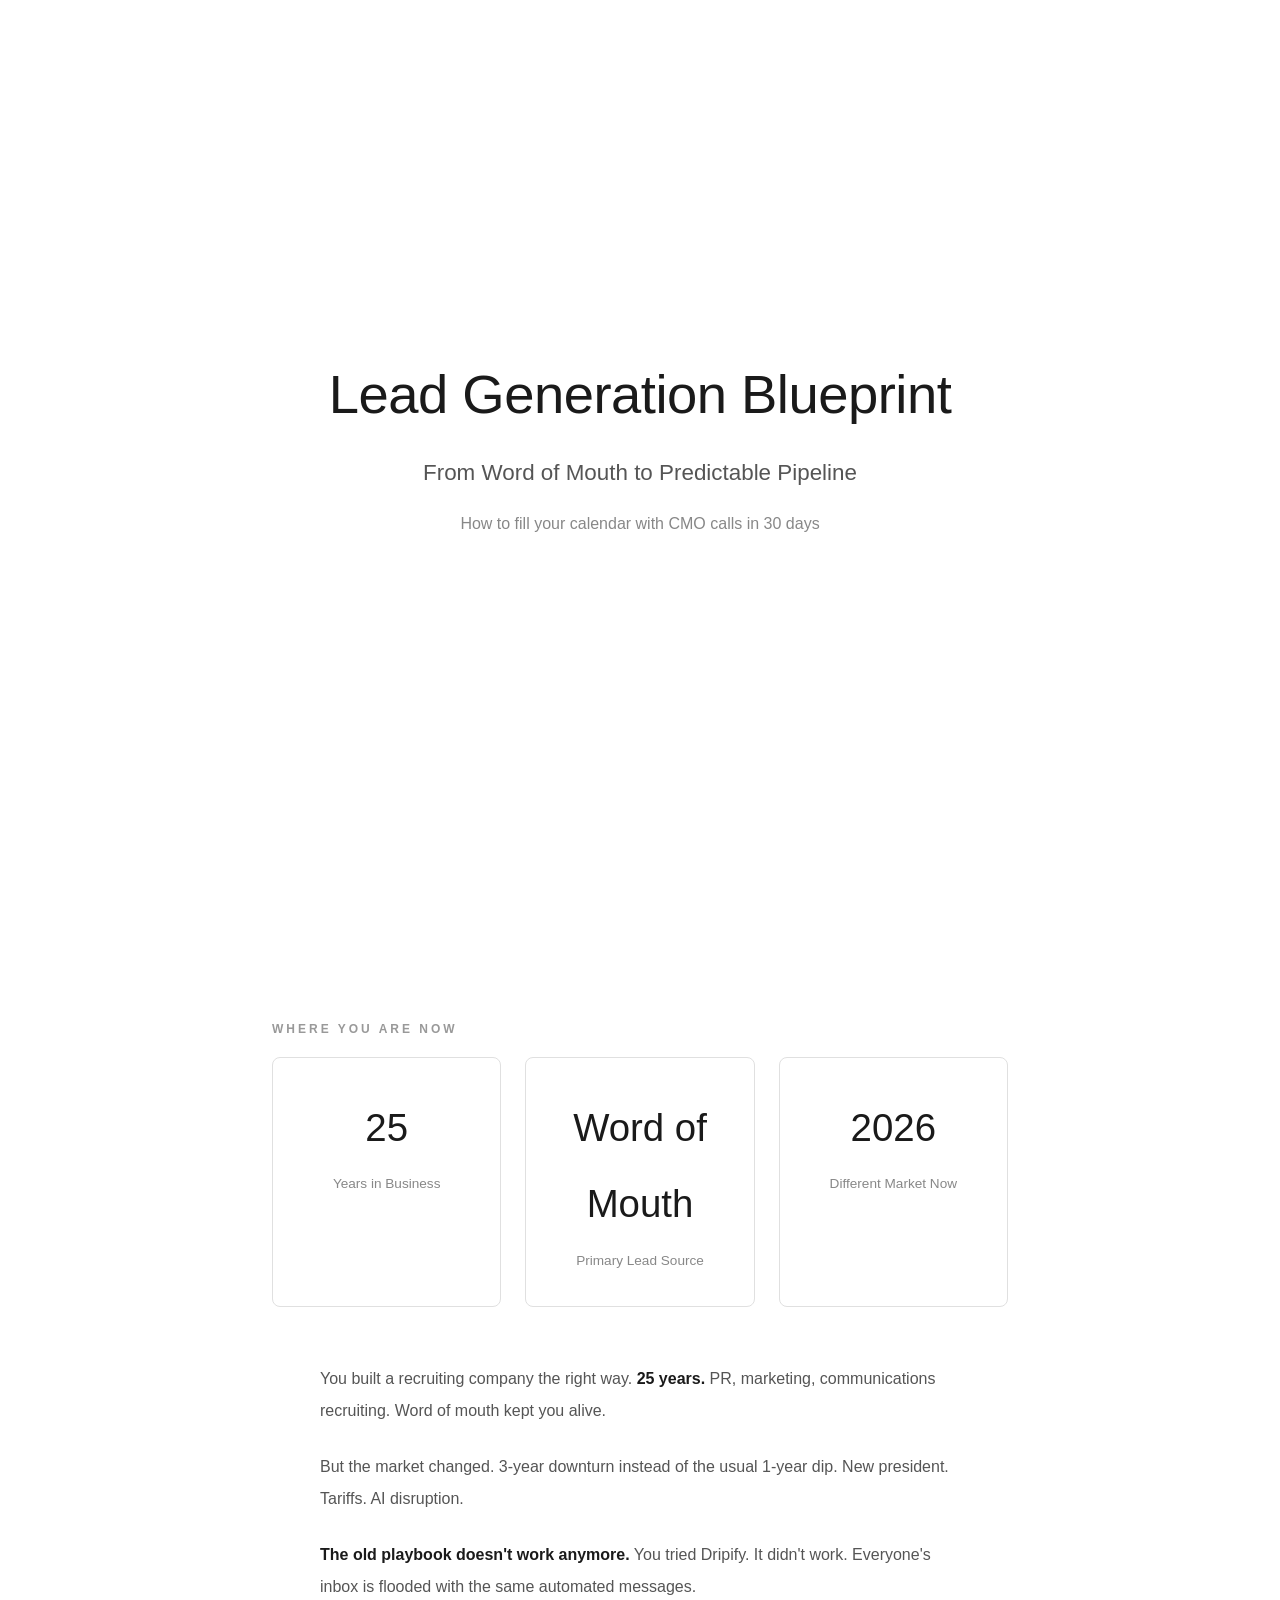
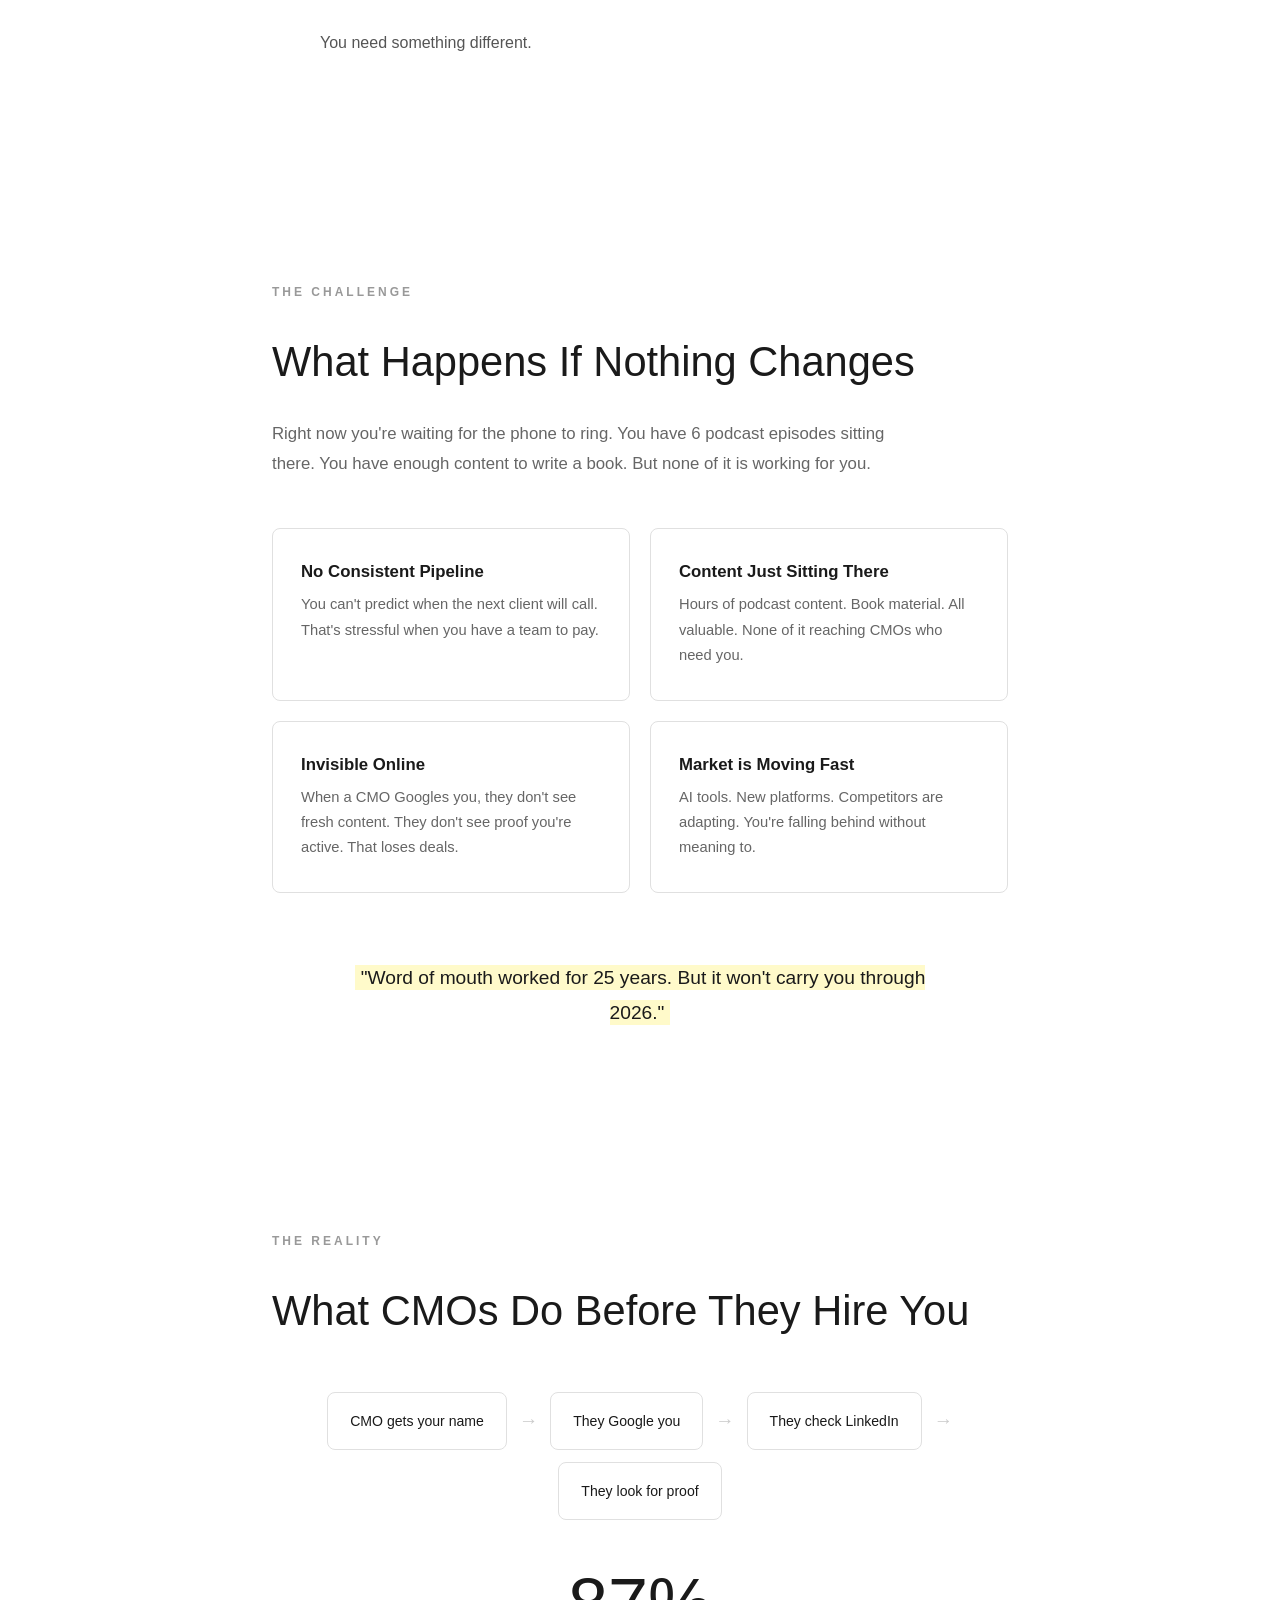
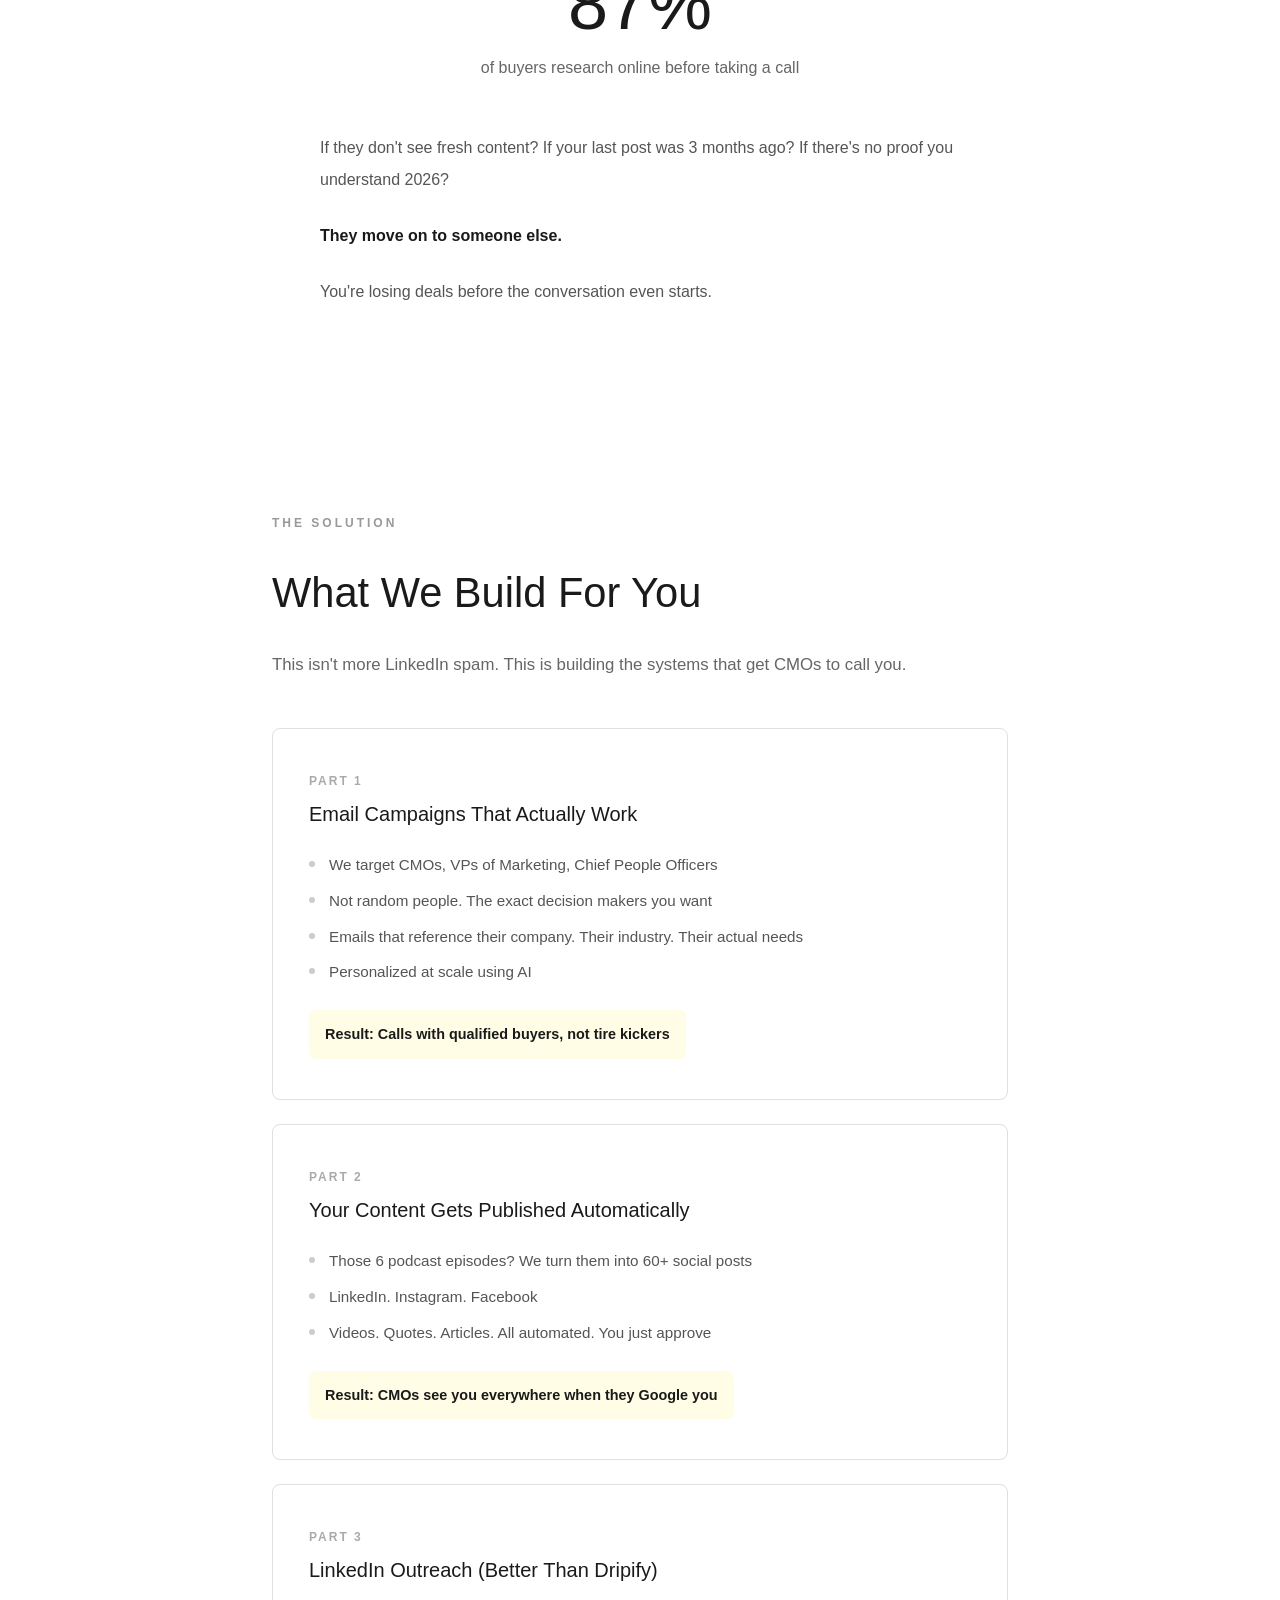
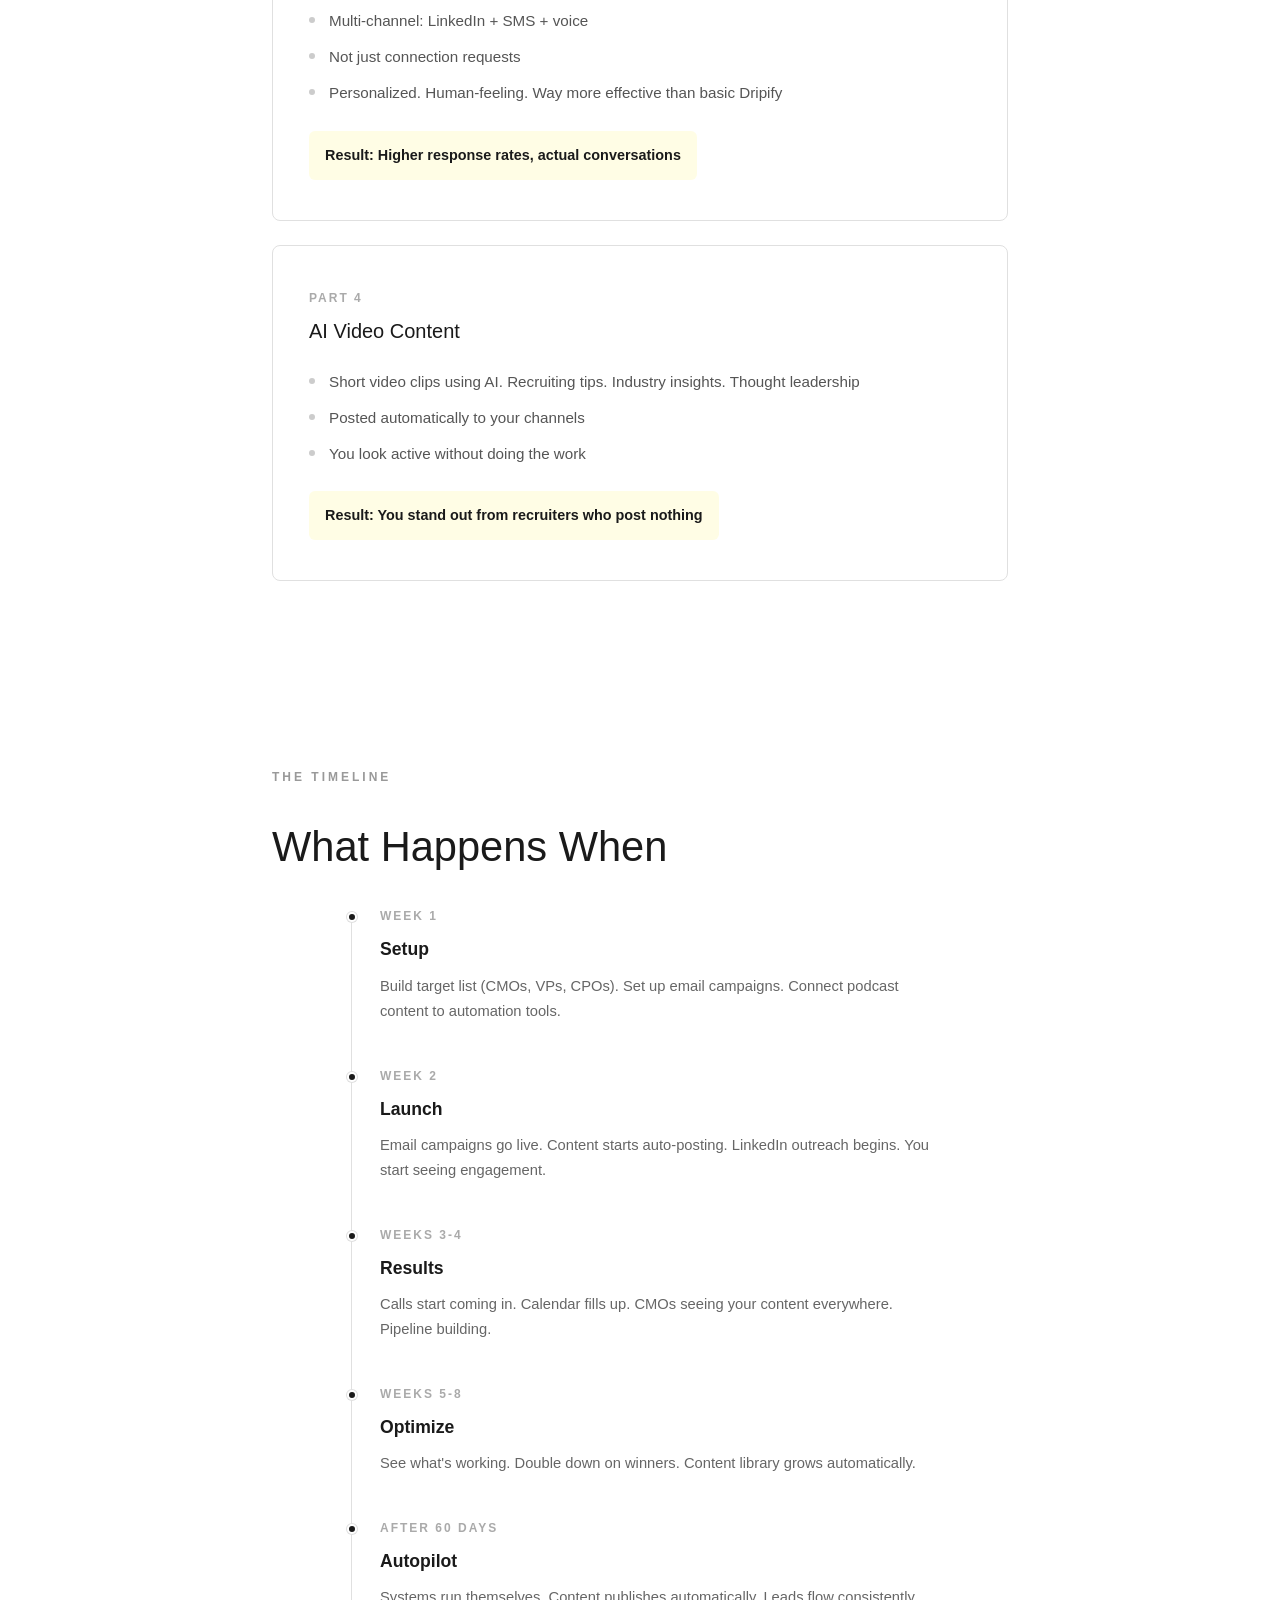
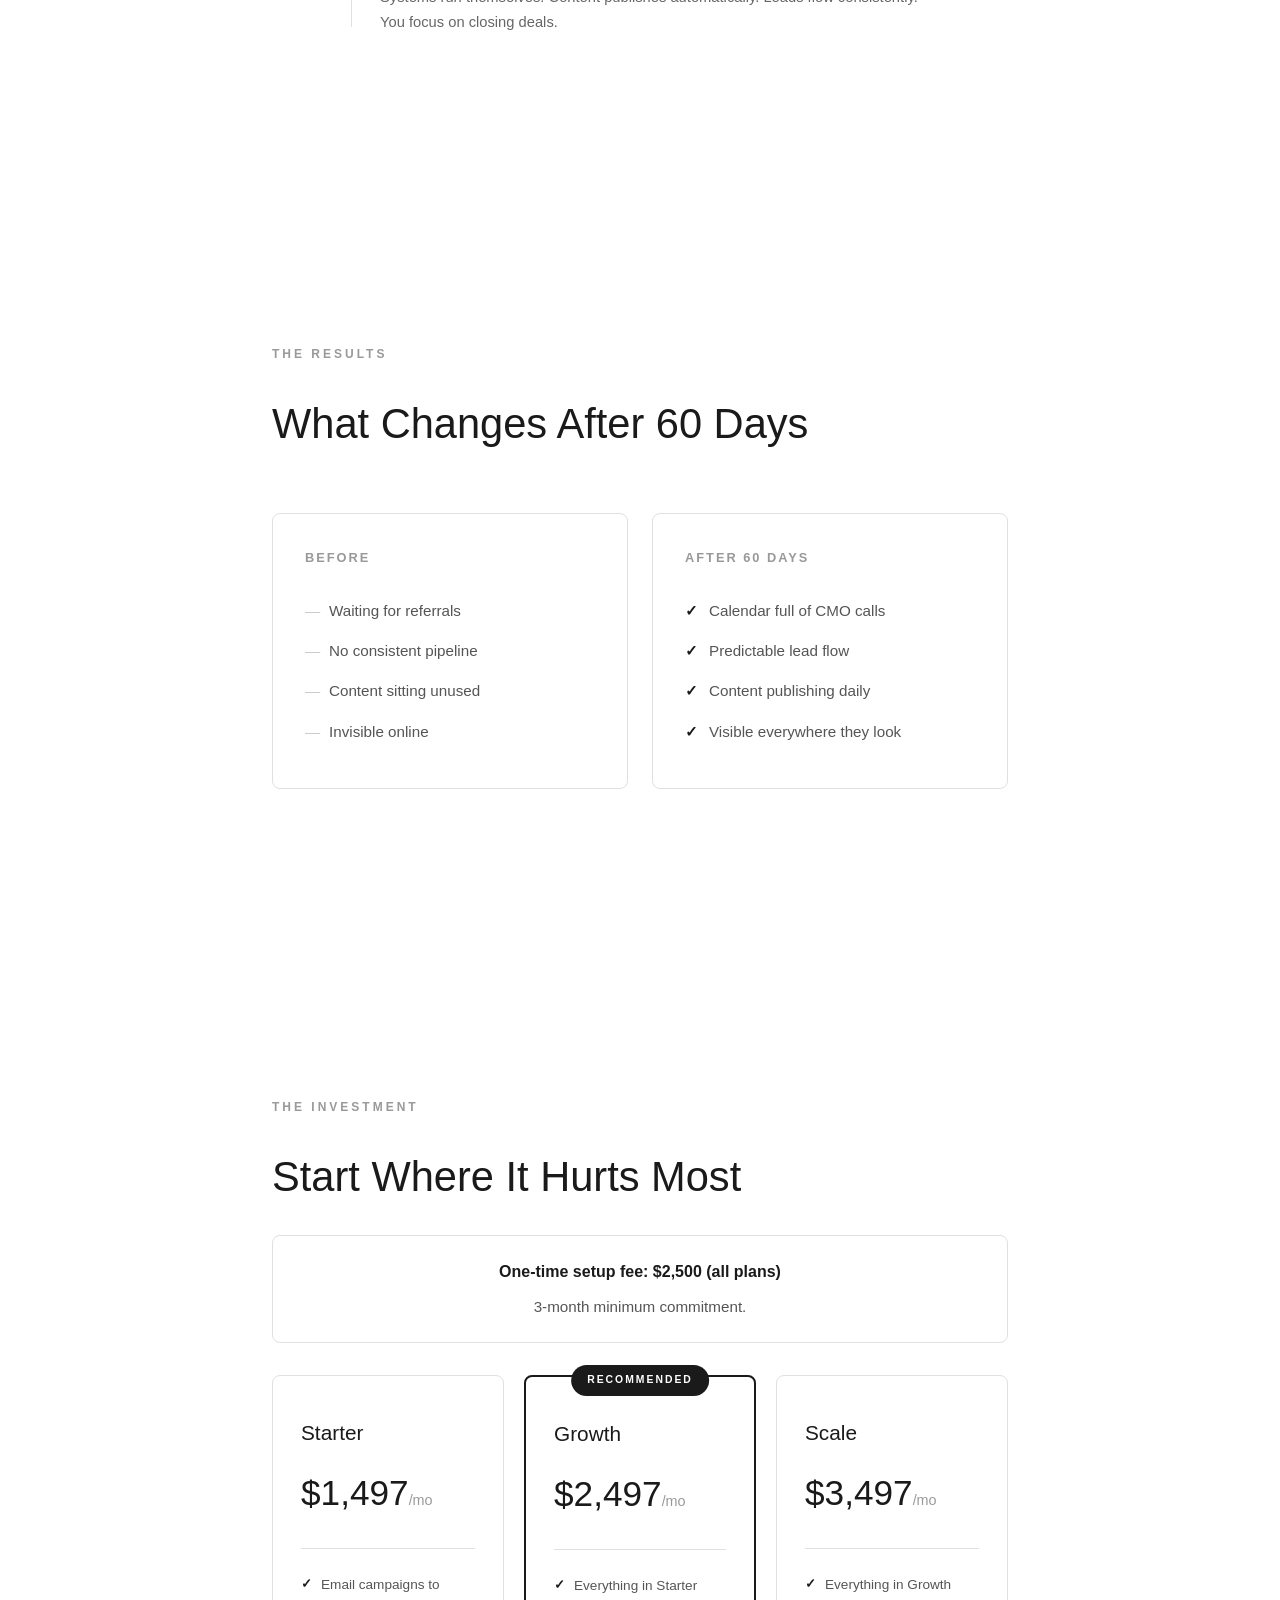
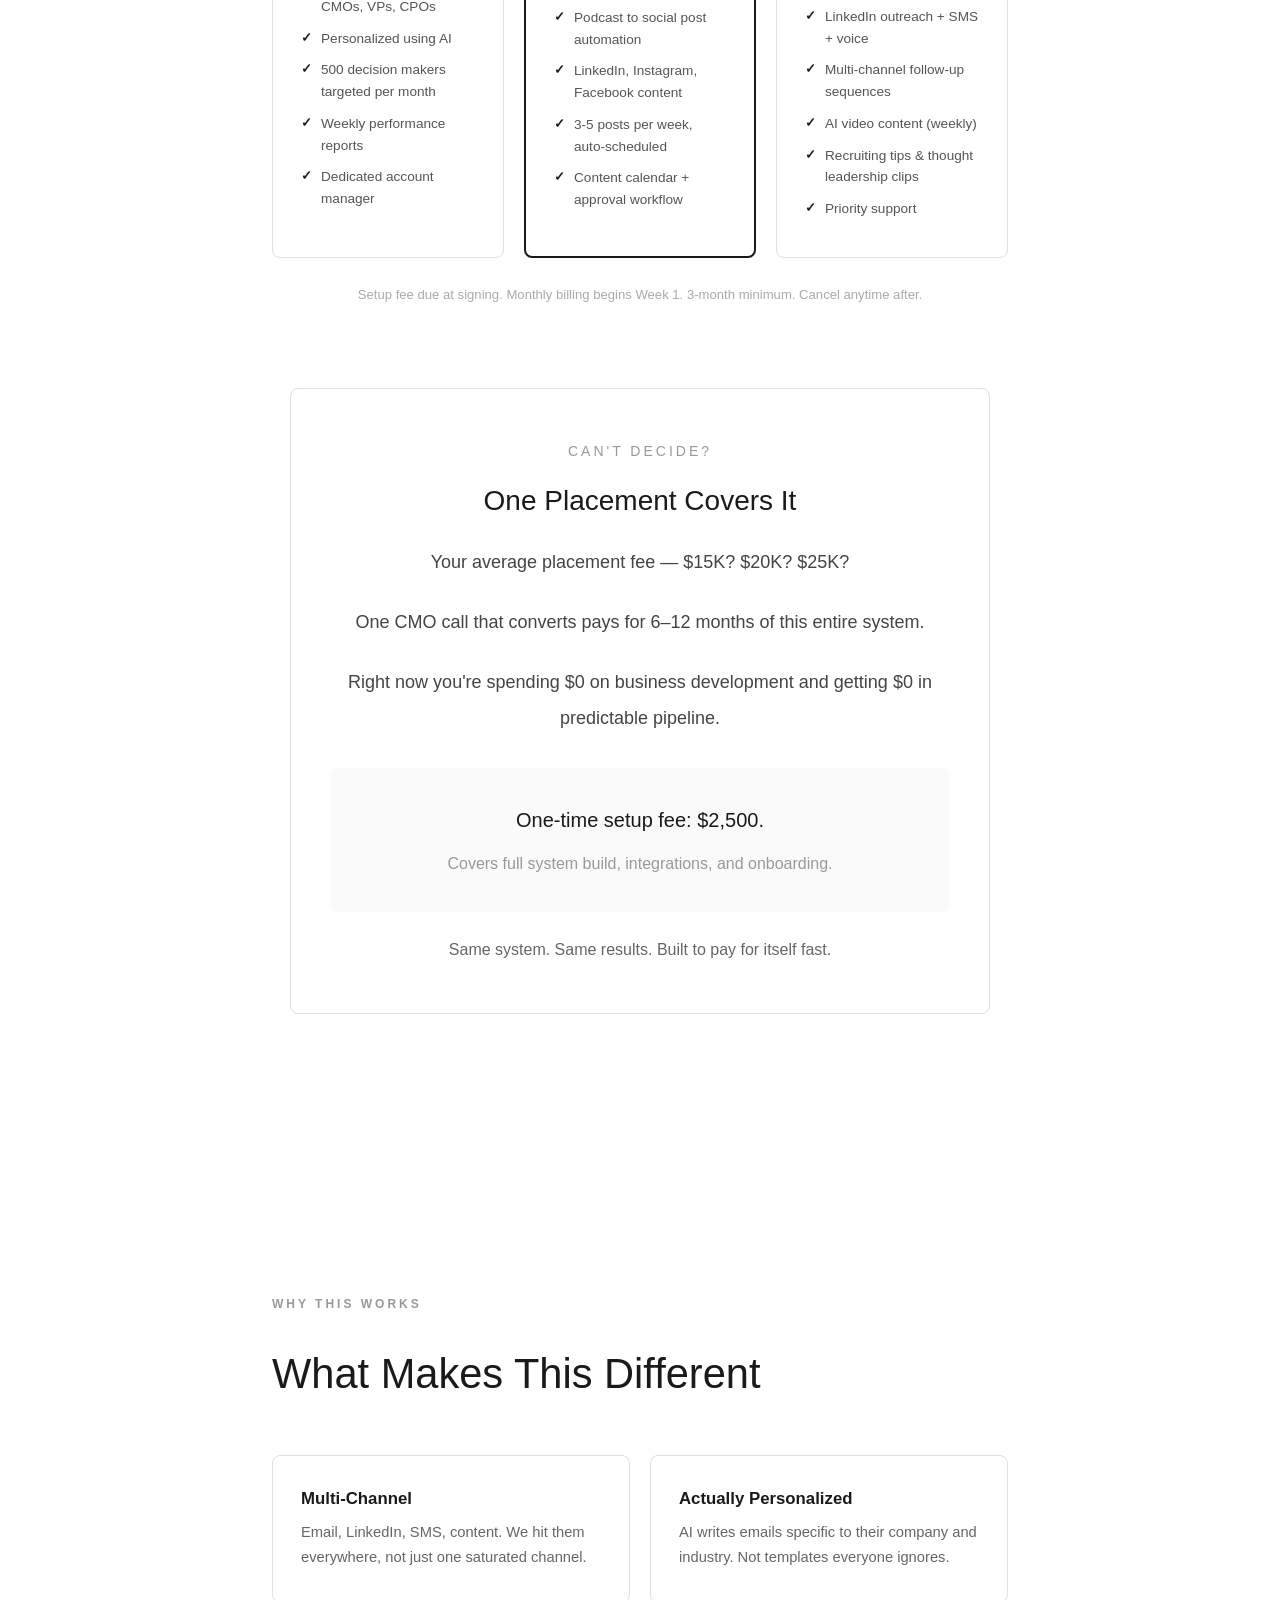
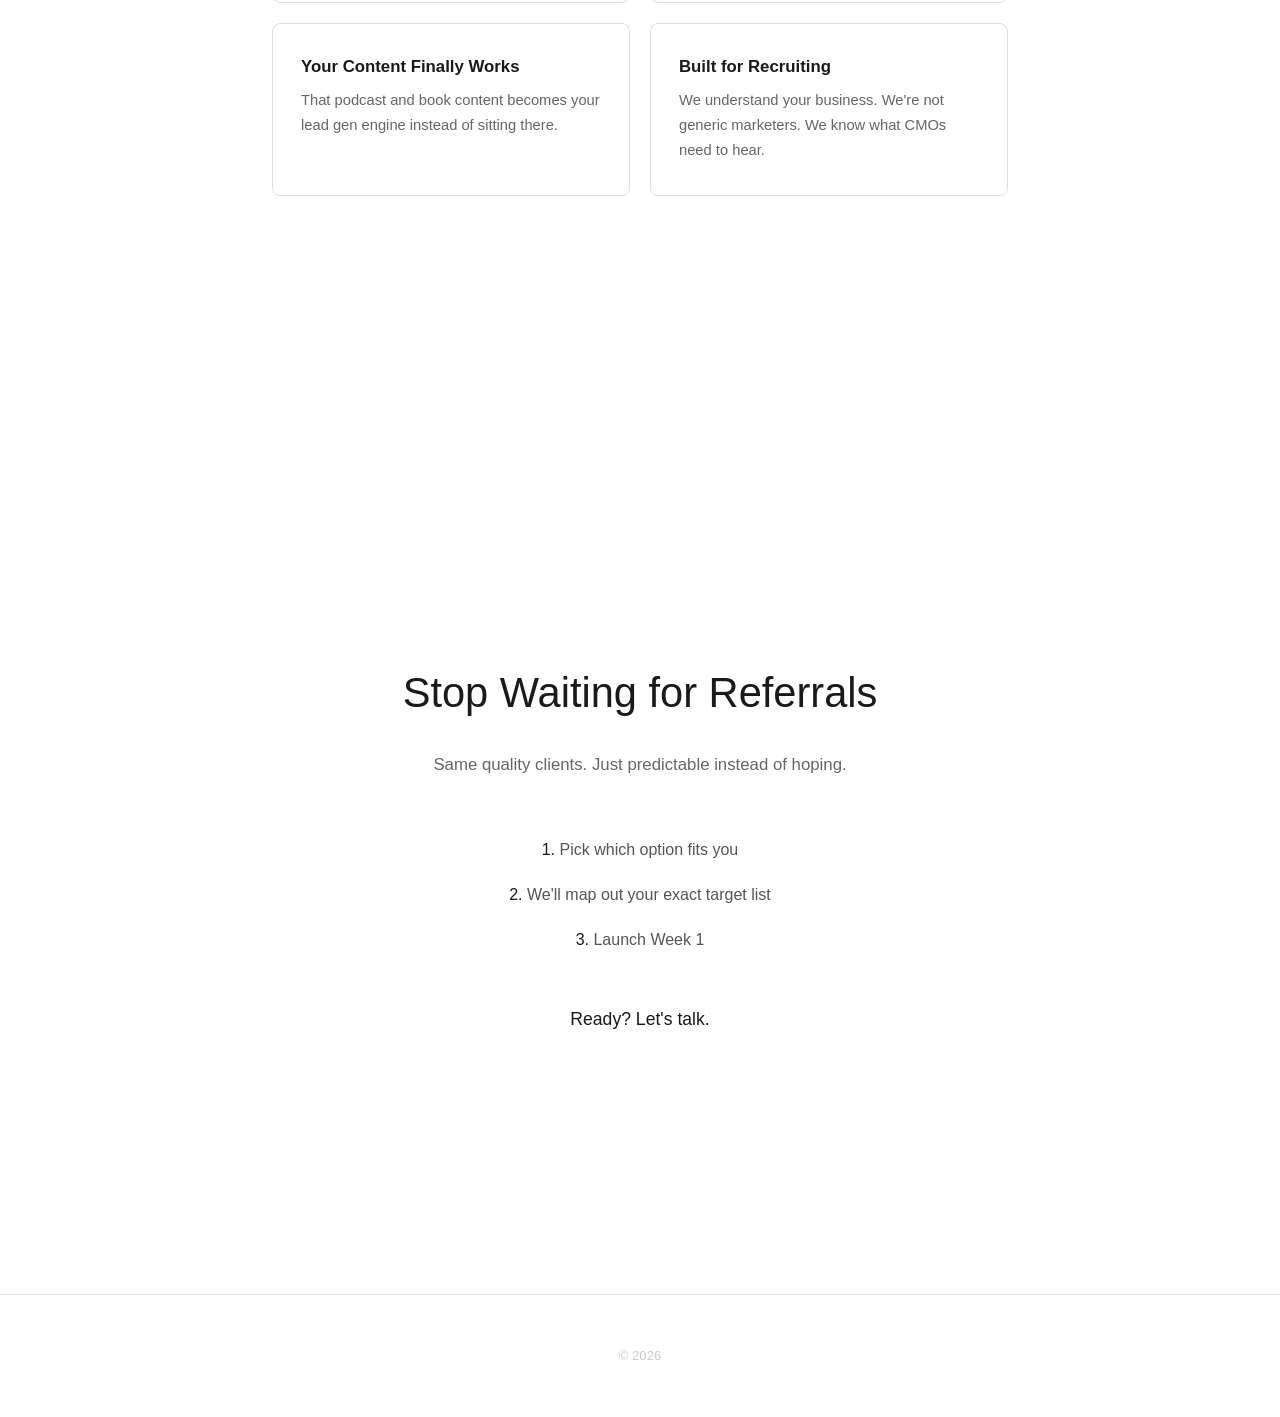
==== index.html @ 2bc0b0f0 "Conor lead gen blueprint page" ====
<!DOCTYPE html>
<html lang="en">
<head>
<meta charset="UTF-8">
<meta name="viewport" content="width=device-width, initial-scale=1.0">
<title>Lead Generation Blueprint — From Word of Mouth to Predictable Pipeline</title>
<style>
*, *::before, *::after { margin: 0; padding: 0; box-sizing: border-box; }

html { scroll-behavior: smooth; }

body {
  font-family: -apple-system, BlinkMacSystemFont, 'Segoe UI', 'Roboto', sans-serif;
  background: #ffffff;
  color: #1a1a1a;
  font-size: 19px;
  line-height: 2.0;
  -webkit-font-smoothing: antialiased;
}

h1, h2, h3, h4 { line-height: 1.3; }

.container {
  max-width: 800px;
  margin: 0 auto;
  padding: 0 32px;
}

/* Fade-in animation */
.fade-in {
  opacity: 0;
  transform: translateY(24px);
  transition: opacity 0.8s ease, transform 0.8s ease;
}
.fade-in.visible {
  opacity: 1;
  transform: translateY(0);
}
.fade-in.d1 { transition-delay: 0.1s; }
.fade-in.d2 { transition-delay: 0.2s; }
.fade-in.d3 { transition-delay: 0.3s; }
.fade-in.d4 { transition-delay: 0.4s; }

/* ─── HERO ─── */
.hero {
  min-height: 100vh;
  display: flex;
  align-items: center;
  justify-content: center;
  text-align: center;
  padding: 80px 32px;
}
.hero h1 {
  font-size: clamp(2.4rem, 5vw, 3.4rem);
  font-weight: 300;
  letter-spacing: -0.5px;
  margin-bottom: 20px;
  color: #1a1a1a;
}
.hero .subtitle {
  font-size: clamp(1.1rem, 2.5vw, 1.4rem);
  font-weight: 400;
  color: #555;
  margin-bottom: 12px;
}
.hero .sub-desc {
  font-size: 1rem;
  color: #888;
  max-width: 440px;
  margin: 0 auto;
}

/* ─── SECTIONS ─── */
section {
  min-height: 100vh;
  display: flex;
  align-items: center;
  padding: 80px 32px;
}
section .container {
  width: 100%;
}

.section-label {
  font-size: 12px;
  font-weight: 600;
  letter-spacing: 3px;
  text-transform: uppercase;
  color: #999;
  margin-bottom: 16px;
}
.section-title {
  font-size: clamp(2rem, 4vw, 2.6rem);
  font-weight: 300;
  margin-bottom: 16px;
  color: #1a1a1a;
}
.section-subtitle {
  font-size: 1.05rem;
  color: #666;
  max-width: 640px;
  margin-bottom: 48px;
  line-height: 1.8;
}

/* ─── STAT BLOCK ─── */
.stat-row {
  display: grid;
  grid-template-columns: repeat(3, 1fr);
  gap: 24px;
  margin-bottom: 56px;
}
.stat-item {
  text-align: center;
  padding: 32px 16px;
  border: 1px solid #e0e0e0;
  border-radius: 8px;
  transition: border-color 0.3s, transform 0.3s;
}
.stat-item:hover {
  border-color: #bbb;
  transform: translateY(-2px);
}
.stat-number {
  font-size: 2.4rem;
  font-weight: 300;
  color: #1a1a1a;
  margin-bottom: 4px;
}
.stat-label {
  font-size: 0.85rem;
  color: #888;
  font-weight: 500;
}

/* ─── COPY BLOCKS ─── */
.copy-block {
  max-width: 640px;
  margin: 0 auto;
}
.copy-block p {
  color: #555;
  margin-bottom: 24px;
  font-size: 1rem;
}
.copy-block p strong { color: #1a1a1a; }

/* ─── CARDS GRID ─── */
.cards-grid {
  display: grid;
  grid-template-columns: repeat(2, 1fr);
  gap: 20px;
  margin-top: 40px;
  margin-bottom: 48px;
}
.card {
  background: #ffffff;
  border: 1px solid #e0e0e0;
  border-radius: 8px;
  padding: 32px 28px;
  transition: transform 0.3s, border-color 0.3s;
}
.card:hover {
  transform: translateY(-3px);
  border-color: #bbb;
}
.card h3 {
  font-size: 1.05rem;
  font-weight: 600;
  margin-bottom: 10px;
  color: #1a1a1a;
}
.card p {
  color: #666;
  font-size: 0.92rem;
  line-height: 1.7;
}

/* ─── PULL QUOTE ─── */
.pull-quote {
  padding: 20px 0;
  margin: 0 auto;
  max-width: 600px;
  font-size: 1.2rem;
  font-weight: 400;
  color: #1a1a1a;
  text-align: center;
  line-height: 1.8;
}
.pull-quote .highlight {
  background: #ffeb3b44;
  padding: 2px 6px;
}

/* ─── BUYER JOURNEY ─── */
.journey-flow {
  display: flex;
  align-items: center;
  justify-content: center;
  gap: 12px;
  flex-wrap: wrap;
  margin: 40px 0;
}
.journey-step {
  border: 1px solid #e0e0e0;
  border-radius: 8px;
  padding: 14px 22px;
  font-size: 0.88rem;
  font-weight: 500;
  text-align: center;
  color: #1a1a1a;
}
.journey-arrow {
  color: #ccc;
  font-size: 1.2rem;
}
.big-stat {
  text-align: center;
  margin: 48px 0;
}
.big-stat-number {
  font-size: 4.5rem;
  font-weight: 300;
  color: #1a1a1a;
  line-height: 1;
}
.big-stat-label {
  font-size: 1rem;
  color: #666;
  margin-top: 12px;
  max-width: 380px;
  margin-left: auto;
  margin-right: auto;
}

/* ─── SOLUTION ─── */
.solution-block {
  border: 1px solid #e0e0e0;
  border-radius: 8px;
  padding: 40px 36px;
  margin-bottom: 24px;
  transition: border-color 0.3s;
}
.solution-block:hover {
  border-color: #bbb;
}
.solution-part-label {
  font-size: 0.75rem;
  font-weight: 600;
  letter-spacing: 2px;
  text-transform: uppercase;
  color: #aaa;
  margin-bottom: 8px;
}
.solution-block h3 {
  font-size: 1.25rem;
  font-weight: 500;
  margin-bottom: 20px;
  color: #1a1a1a;
}
.solution-block ul {
  list-style: none;
  margin-bottom: 20px;
}
.solution-block li {
  color: #555;
  font-size: 0.95rem;
  padding: 5px 0 5px 20px;
  position: relative;
  line-height: 1.7;
}
.solution-block li::before {
  content: '';
  position: absolute;
  left: 0; top: 14px;
  width: 6px; height: 6px;
  border-radius: 50%;
  background: #ccc;
}
.solution-result {
  font-size: 0.9rem;
  font-weight: 600;
  color: #1a1a1a;
  padding: 10px 16px;
  background: #ffeb3b22;
  border-radius: 6px;
  display: inline-block;
}

/* ─── TIMELINE ─── */
.timeline {
  max-width: 600px;
  margin: 0 auto;
  position: relative;
  padding-left: 40px;
}
.timeline::before {
  content: '';
  position: absolute;
  left: 11px; top: 8px; bottom: 8px;
  width: 1px;
  background: #e0e0e0;
}
.timeline-item {
  margin-bottom: 40px;
  position: relative;
}
.timeline-item:last-child { margin-bottom: 0; }
.timeline-dot {
  position: absolute;
  left: -33px; top: 8px;
  width: 10px; height: 10px;
  border-radius: 50%;
  background: #1a1a1a;
  border: 2px solid #fff;
  box-shadow: 0 0 0 1px #e0e0e0;
}
.timeline-label {
  font-size: 0.75rem;
  font-weight: 600;
  letter-spacing: 2px;
  text-transform: uppercase;
  color: #aaa;
  margin-bottom: 4px;
}
.timeline-title {
  font-size: 1.1rem;
  font-weight: 600;
  margin-bottom: 6px;
  color: #1a1a1a;
}
.timeline-desc {
  color: #666;
  font-size: 0.92rem;
  line-height: 1.7;
}

/* ─── BEFORE / AFTER ─── */
.ba-grid {
  display: grid;
  grid-template-columns: 1fr 1fr;
  gap: 24px;
  margin-top: 48px;
}
.ba-col {
  padding: 36px 32px;
  border-radius: 8px;
  border: 1px solid #e0e0e0;
}
.ba-col h3 {
  font-size: 0.8rem;
  font-weight: 600;
  letter-spacing: 2px;
  text-transform: uppercase;
  margin-bottom: 24px;
  color: #999;
}
.ba-col ul { list-style: none; }
.ba-col li {
  color: #555;
  font-size: 0.95rem;
  padding: 8px 0 8px 24px;
  position: relative;
  line-height: 1.6;
}
.ba-before li::before {
  content: '\2014';
  position: absolute;
  left: 0;
  color: #ccc;
  font-weight: 500;
}
.ba-after li::before {
  content: '\2713';
  position: absolute;
  left: 0;
  color: #1a1a1a;
  font-weight: 600;
}

/* ─── PRICING ─── */
.pricing-note {
  text-align: center;
  padding: 20px 24px;
  border: 1px solid #e0e0e0;
  border-radius: 8px;
  margin-bottom: 32px;
  font-size: 0.95rem;
  color: #555;
}
.pricing-note strong {
  color: #1a1a1a;
  display: block;
  margin-bottom: 4px;
  font-size: 1rem;
}
.pricing-grid {
  display: grid;
  grid-template-columns: repeat(3, 1fr);
  gap: 20px;
  margin-bottom: 24px;
}
.pricing-card {
  border: 1px solid #e0e0e0;
  border-radius: 8px;
  padding: 36px 28px 32px;
  position: relative;
  transition: transform 0.3s, border-color 0.3s;
}
.pricing-card:hover {
  transform: translateY(-3px);
  border-color: #bbb;
}
.pricing-card.recommended {
  border: 2px solid #1a1a1a;
}
.pricing-badge {
  position: absolute;
  top: -12px; left: 50%;
  transform: translateX(-50%);
  background: #1a1a1a;
  color: #fff;
  font-size: 0.65rem;
  font-weight: 700;
  letter-spacing: 2px;
  text-transform: uppercase;
  padding: 5px 16px;
  border-radius: 100px;
  white-space: nowrap;
}
.pricing-tier {
  font-size: 1.3rem;
  font-weight: 500;
  margin-bottom: 4px;
  color: #1a1a1a;
}
.pricing-price {
  font-size: 2.2rem;
  font-weight: 300;
  margin-bottom: 4px;
  color: #1a1a1a;
}
.pricing-price span {
  font-size: 0.9rem;
  font-weight: 400;
  color: #999;
}
.pricing-features {
  list-style: none;
  margin: 20px 0 0;
  padding-top: 20px;
  border-top: 1px solid #e0e0e0;
}
.pricing-features li {
  font-size: 0.85rem;
  color: #555;
  padding: 5px 0 5px 20px;
  position: relative;
  line-height: 1.6;
}
.pricing-features li::before {
  content: '\2713';
  position: absolute;
  left: 0;
  color: #1a1a1a;
  font-weight: 600;
  font-size: 0.8rem;
}
.pricing-fine {
  text-align: center;
  color: #aaa;
  font-size: 0.82rem;
}

/* ─── WHY THIS WORKS ─── */
.why-grid {
  display: grid;
  grid-template-columns: repeat(2, 1fr);
  gap: 20px;
  margin-top: 40px;
}
.why-card {
  border: 1px solid #e0e0e0;
  border-radius: 8px;
  padding: 32px 28px;
  transition: transform 0.3s, border-color 0.3s;
}
.why-card:hover {
  transform: translateY(-3px);
  border-color: #bbb;
}
.why-card h3 {
  font-size: 1.05rem;
  font-weight: 600;
  margin-bottom: 10px;
  color: #1a1a1a;
}
.why-card p {
  color: #666;
  font-size: 0.92rem;
  line-height: 1.7;
}

/* ─── NEXT STEPS ─── */
.next-steps {
  text-align: center;
}
.next-steps .steps-list {
  list-style: none;
  margin: 40px 0;
}
.next-steps .steps-list li {
  font-size: 1rem;
  color: #555;
  padding: 8px 0;
  line-height: 1.8;
}
.next-steps .steps-list li span {
  color: #1a1a1a;
  font-weight: 500;
}
.next-steps .ready {
  font-size: 1.1rem;
  color: #1a1a1a;
  margin-top: 32px;
  font-weight: 400;
}

/* ─── FOOTER ─── */
footer {
  text-align: center;
  padding: 48px 32px;
  border-top: 1px solid #e0e0e0;
  color: #ccc;
  font-size: 0.82rem;
}

/* ─── RESPONSIVE ─── */
@media (max-width: 768px) {
  section { padding: 60px 24px; min-height: auto; min-height: 100vh; }
  .stat-row { grid-template-columns: 1fr; gap: 16px; }
  .cards-grid { grid-template-columns: 1fr; }
  .ba-grid { grid-template-columns: 1fr; gap: 16px; }
  .pricing-grid { grid-template-columns: 1fr; max-width: 360px; margin-left: auto; margin-right: auto; }
  .why-grid { grid-template-columns: 1fr; }
  .journey-arrow { display: none; }
  .journey-flow { flex-direction: column; gap: 10px; }
  .journey-step { width: 100%; }
  .solution-block { padding: 28px 24px; }
}

@media (max-width: 480px) {
  body { font-size: 17px; }
  .hero { padding: 60px 20px; }
  .hero h1 { font-size: 2rem; }
  .pull-quote { font-size: 1.05rem; }
  .big-stat-number { font-size: 3.5rem; }
}
</style>
</head>
<body>

<!-- HERO -->
<section class="hero">
  <div class="container">
    <div class="fade-in">
      <h1>Lead Generation Blueprint</h1>
    </div>
    <div class="fade-in d1">
      <p class="subtitle">From Word of Mouth to Predictable Pipeline</p>
    </div>
    <div class="fade-in d2">
      <p class="sub-desc">How to fill your calendar with CMO calls in 30 days</p>
    </div>
  </div>
</section>

<!-- WHERE YOU ARE NOW -->
<section>
  <div class="container">
    <div class="fade-in">
      <div class="section-label">Where You Are Now</div>
    </div>

    <div class="stat-row fade-in d1">
      <div class="stat-item">
        <div class="stat-number">25</div>
        <div class="stat-label">Years in Business</div>
      </div>
      <div class="stat-item">
        <div class="stat-number">Word of Mouth</div>
        <div class="stat-label">Primary Lead Source</div>
      </div>
      <div class="stat-item">
        <div class="stat-number">2026</div>
        <div class="stat-label">Different Market Now</div>
      </div>
    </div>

    <div class="copy-block fade-in d2">
      <p>You built a recruiting company the right way. <strong>25 years.</strong> PR, marketing, communications recruiting. Word of mouth kept you alive.</p>

      <p>But the market changed. 3-year downturn instead of the usual 1-year dip. New president. Tariffs. AI disruption.</p>

      <p><strong>The old playbook doesn't work anymore.</strong> You tried Dripify. It didn't work. Everyone's inbox is flooded with the same automated messages.</p>

      <p>You need something different.</p>
    </div>
  </div>
</section>

<!-- THE CHALLENGE -->
<section>
  <div class="container">
    <div class="fade-in">
      <div class="section-label">The Challenge</div>
      <div class="section-title">What Happens If Nothing Changes</div>
    </div>
    <div class="fade-in d1">
      <div class="section-subtitle">Right now you're waiting for the phone to ring. You have 6 podcast episodes sitting there. You have enough content to write a book. But none of it is working for you.</div>
    </div>

    <div class="cards-grid fade-in d2">
      <div class="card">
        <h3>No Consistent Pipeline</h3>
        <p>You can't predict when the next client will call. That's stressful when you have a team to pay.</p>
      </div>
      <div class="card">
        <h3>Content Just Sitting There</h3>
        <p>Hours of podcast content. Book material. All valuable. None of it reaching CMOs who need you.</p>
      </div>
      <div class="card">
        <h3>Invisible Online</h3>
        <p>When a CMO Googles you, they don't see fresh content. They don't see proof you're active. That loses deals.</p>
      </div>
      <div class="card">
        <h3>Market is Moving Fast</h3>
        <p>AI tools. New platforms. Competitors are adapting. You're falling behind without meaning to.</p>
      </div>
    </div>

    <div class="pull-quote fade-in d3">
      <span class="highlight">"Word of mouth worked for 25 years. But it won't carry you through 2026."</span>
    </div>
  </div>
</section>

<!-- THE REALITY -->
<section>
  <div class="container">
    <div class="fade-in">
      <div class="section-label">The Reality</div>
      <div class="section-title">What CMOs Do Before They Hire You</div>
    </div>

    <div class="journey-flow fade-in d1">
      <div class="journey-step">CMO gets your name</div>
      <div class="journey-arrow">&rarr;</div>
      <div class="journey-step">They Google you</div>
      <div class="journey-arrow">&rarr;</div>
      <div class="journey-step">They check LinkedIn</div>
      <div class="journey-arrow">&rarr;</div>
      <div class="journey-step">They look for proof</div>
    </div>

    <div class="big-stat fade-in d2">
      <div class="big-stat-number">87%</div>
      <div class="big-stat-label">of buyers research online before taking a call</div>
    </div>

    <div class="copy-block fade-in d3">
      <p>If they don't see fresh content? If your last post was 3 months ago? If there's no proof you understand 2026?</p>

      <p><strong>They move on to someone else.</strong></p>

      <p>You're losing deals before the conversation even starts.</p>
    </div>
  </div>
</section>

<!-- THE SOLUTION -->
<section>
  <div class="container">
    <div class="fade-in">
      <div class="section-label">The Solution</div>
      <div class="section-title">What We Build For You</div>
      <div class="section-subtitle">This isn't more LinkedIn spam. This is building the systems that get CMOs to call you.</div>
    </div>

    <div class="solution-block fade-in d1">
      <div class="solution-part-label">Part 1</div>
      <h3>Email Campaigns That Actually Work</h3>
      <ul>
        <li>We target CMOs, VPs of Marketing, Chief People Officers</li>
        <li>Not random people. The exact decision makers you want</li>
        <li>Emails that reference their company. Their industry. Their actual needs</li>
        <li>Personalized at scale using AI</li>
      </ul>
      <div class="solution-result">Result: Calls with qualified buyers, not tire kickers</div>
    </div>

    <div class="solution-block fade-in d2">
      <div class="solution-part-label">Part 2</div>
      <h3>Your Content Gets Published Automatically</h3>
      <ul>
        <li>Those 6 podcast episodes? We turn them into 60+ social posts</li>
        <li>LinkedIn. Instagram. Facebook</li>
        <li>Videos. Quotes. Articles. All automated. You just approve</li>
      </ul>
      <div class="solution-result">Result: CMOs see you everywhere when they Google you</div>
    </div>

    <div class="solution-block fade-in d3">
      <div class="solution-part-label">Part 3</div>
      <h3>LinkedIn Outreach (Better Than Dripify)</h3>
      <ul>
        <li>Multi-channel: LinkedIn + SMS + voice</li>
        <li>Not just connection requests</li>
        <li>Personalized. Human-feeling. Way more effective than basic Dripify</li>
      </ul>
      <div class="solution-result">Result: Higher response rates, actual conversations</div>
    </div>

    <div class="solution-block fade-in d4">
      <div class="solution-part-label">Part 4</div>
      <h3>AI Video Content</h3>
      <ul>
        <li>Short video clips using AI. Recruiting tips. Industry insights. Thought leadership</li>
        <li>Posted automatically to your channels</li>
        <li>You look active without doing the work</li>
      </ul>
      <div class="solution-result">Result: You stand out from recruiters who post nothing</div>
    </div>
  </div>
</section>

<!-- TIMELINE -->
<section>
  <div class="container">
    <div class="fade-in">
      <div class="section-label">The Timeline</div>
      <div class="section-title">What Happens When</div>
    </div>

    <div class="timeline fade-in d1">
      <div class="timeline-item">
        <div class="timeline-dot"></div>
        <div class="timeline-label">Week 1</div>
        <div class="timeline-title">Setup</div>
        <div class="timeline-desc">Build target list (CMOs, VPs, CPOs). Set up email campaigns. Connect podcast content to automation tools.</div>
      </div>
      <div class="timeline-item">
        <div class="timeline-dot"></div>
        <div class="timeline-label">Week 2</div>
        <div class="timeline-title">Launch</div>
        <div class="timeline-desc">Email campaigns go live. Content starts auto-posting. LinkedIn outreach begins. You start seeing engagement.</div>
      </div>
      <div class="timeline-item">
        <div class="timeline-dot"></div>
        <div class="timeline-label">Weeks 3-4</div>
        <div class="timeline-title">Results</div>
        <div class="timeline-desc">Calls start coming in. Calendar fills up. CMOs seeing your content everywhere. Pipeline building.</div>
      </div>
      <div class="timeline-item">
        <div class="timeline-dot"></div>
        <div class="timeline-label">Weeks 5-8</div>
        <div class="timeline-title">Optimize</div>
        <div class="timeline-desc">See what's working. Double down on winners. Content library grows automatically.</div>
      </div>
      <div class="timeline-item">
        <div class="timeline-dot"></div>
        <div class="timeline-label">After 60 Days</div>
        <div class="timeline-title">Autopilot</div>
        <div class="timeline-desc">Systems run themselves. Content publishes automatically. Leads flow consistently. You focus on closing deals.</div>
      </div>
    </div>
  </div>
</section>

<!-- RESULTS: BEFORE / AFTER -->
<section>
  <div class="container">
    <div class="fade-in">
      <div class="section-label">The Results</div>
      <div class="section-title">What Changes After 60 Days</div>
    </div>

    <div class="ba-grid fade-in d1">
      <div class="ba-col ba-before">
        <h3>Before</h3>
        <ul>
          <li>Waiting for referrals</li>
          <li>No consistent pipeline</li>
          <li>Content sitting unused</li>
          <li>Invisible online</li>
        </ul>
      </div>
      <div class="ba-col ba-after">
        <h3>After 60 Days</h3>
        <ul>
          <li>Calendar full of CMO calls</li>
          <li>Predictable lead flow</li>
          <li>Content publishing daily</li>
          <li>Visible everywhere they look</li>
        </ul>
      </div>
    </div>
  </div>
</section>

<!-- PRICING -->
<section>
  <div class="container">
    <div class="fade-in">
      <div class="section-label">The Investment</div>
      <div class="section-title">Start Where It Hurts Most</div>
    </div>

    <div class="pricing-note fade-in d1">
      <strong>One-time setup fee: $2,500 (all plans)</strong>
      <span>3-month minimum commitment.</span>
    </div>

    <div class="pricing-grid fade-in d2">
      <div class="pricing-card">
        <div class="pricing-tier">Starter</div>
        <div class="pricing-price">$1,497<span>/mo</span></div>
        <ul class="pricing-features">
          <li>Email campaigns to CMOs, VPs, CPOs</li>
          <li>Personalized using AI</li>
          <li>500 decision makers targeted per month</li>
          <li>Weekly performance reports</li>
          <li>Dedicated account manager</li>
        </ul>
      </div>

      <div class="pricing-card recommended">
        <div class="pricing-badge">Recommended</div>
        <div class="pricing-tier">Growth</div>
        <div class="pricing-price">$2,497<span>/mo</span></div>
        <ul class="pricing-features">
          <li>Everything in Starter</li>
          <li>Podcast to social post automation</li>
          <li>LinkedIn, Instagram, Facebook content</li>
          <li>3-5 posts per week, auto-scheduled</li>
          <li>Content calendar + approval workflow</li>
        </ul>
      </div>

      <div class="pricing-card">
        <div class="pricing-tier">Scale</div>
        <div class="pricing-price">$3,497<span>/mo</span></div>
        <ul class="pricing-features">
          <li>Everything in Growth</li>
          <li>LinkedIn outreach + SMS + voice</li>
          <li>Multi-channel follow-up sequences</li>
          <li>AI video content (weekly)</li>
          <li>Recruiting tips &amp; thought leadership clips</li>
          <li>Priority support</li>
        </ul>
      </div>
    </div>

    <p class="pricing-fine fade-in d3">Setup fee due at signing. Monthly billing begins Week 1. 3-month minimum. Cancel anytime after.</p>

    <!-- HORMOZI OFFER -->
    <div class="fade-in d4" style="margin-top: 80px; max-width: 700px; margin-left: auto; margin-right: auto; padding: 48px 40px; border: 1px solid #e0e0e0; border-radius: 8px; text-align: center;">
      <div style="font-size: 14px; text-transform: uppercase; letter-spacing: 3px; color: #999; margin-bottom: 16px;">Can't Decide?</div>
      <h3 style="font-size: 28px; font-weight: 300; margin-bottom: 24px; line-height: 1.4;">One Placement Covers It</h3>
      <p style="font-size: 18px; line-height: 2.0; color: #444; margin-bottom: 24px;">Your average placement fee — $15K? $20K? $25K?</p>
      <p style="font-size: 18px; line-height: 2.0; color: #444; margin-bottom: 24px;">One CMO call that converts pays for 6–12 months of this entire system.</p>
      <p style="font-size: 18px; line-height: 2.0; color: #444; margin-bottom: 32px;">Right now you're spending $0 on business development and getting $0 in predictable pipeline.</p>
      <div style="padding: 32px; background: #fafafa; border-radius: 8px; margin-bottom: 24px;">
        <p style="font-size: 20px; font-weight: 500; color: #1a1a1a; margin-bottom: 8px;">One-time setup fee: $2,500.</p>
        <p style="font-size: 16px; color: #999;">Covers full system build, integrations, and onboarding.</p>
      </div>
      <p style="font-size: 16px; color: #666; line-height: 1.8;">Same system. Same results. Built to pay for itself fast.</p>
    </div>
  </div>
</section>

<!-- WHY THIS WORKS -->
<section>
  <div class="container">
    <div class="fade-in">
      <div class="section-label">Why This Works</div>
      <div class="section-title">What Makes This Different</div>
    </div>

    <div class="why-grid fade-in d1">
      <div class="why-card">
        <h3>Multi-Channel</h3>
        <p>Email, LinkedIn, SMS, content. We hit them everywhere, not just one saturated channel.</p>
      </div>
      <div class="why-card">
        <h3>Actually Personalized</h3>
        <p>AI writes emails specific to their company and industry. Not templates everyone ignores.</p>
      </div>
      <div class="why-card">
        <h3>Your Content Finally Works</h3>
        <p>That podcast and book content becomes your lead gen engine instead of sitting there.</p>
      </div>
      <div class="why-card">
        <h3>Built for Recruiting</h3>
        <p>We understand your business. We're not generic marketers. We know what CMOs need to hear.</p>
      </div>
    </div>
  </div>
</section>

<!-- NEXT STEPS -->
<section>
  <div class="container">
    <div class="next-steps fade-in">
      <div class="section-title">Stop Waiting for Referrals</div>
      <p class="section-subtitle" style="text-align:center; margin-left:auto; margin-right:auto;">Same quality clients. Just predictable instead of hoping.</p>

      <ul class="steps-list">
        <li><span>1.</span> Pick which option fits you</li>
        <li><span>2.</span> We'll map out your exact target list</li>
        <li><span>3.</span> Launch Week 1</li>
      </ul>

      <p class="ready">Ready? Let's talk.</p>
    </div>
  </div>
</section>

<!-- FOOTER -->
<footer>
  <div class="container">
    <p>&copy; 2026</p>
  </div>
</footer>

<script>
document.addEventListener('DOMContentLoaded', function() {
  var observer = new IntersectionObserver(function(entries) {
    entries.forEach(function(entry) {
      if (entry.isIntersecting) {
        entry.target.classList.add('visible');
      }
    });
  }, { threshold: 0.1, rootMargin: '0px 0px -60px 0px' });

  document.querySelectorAll('.fade-in').forEach(function(el) {
    observer.observe(el);
  });
});
</script>

</body>
</html>
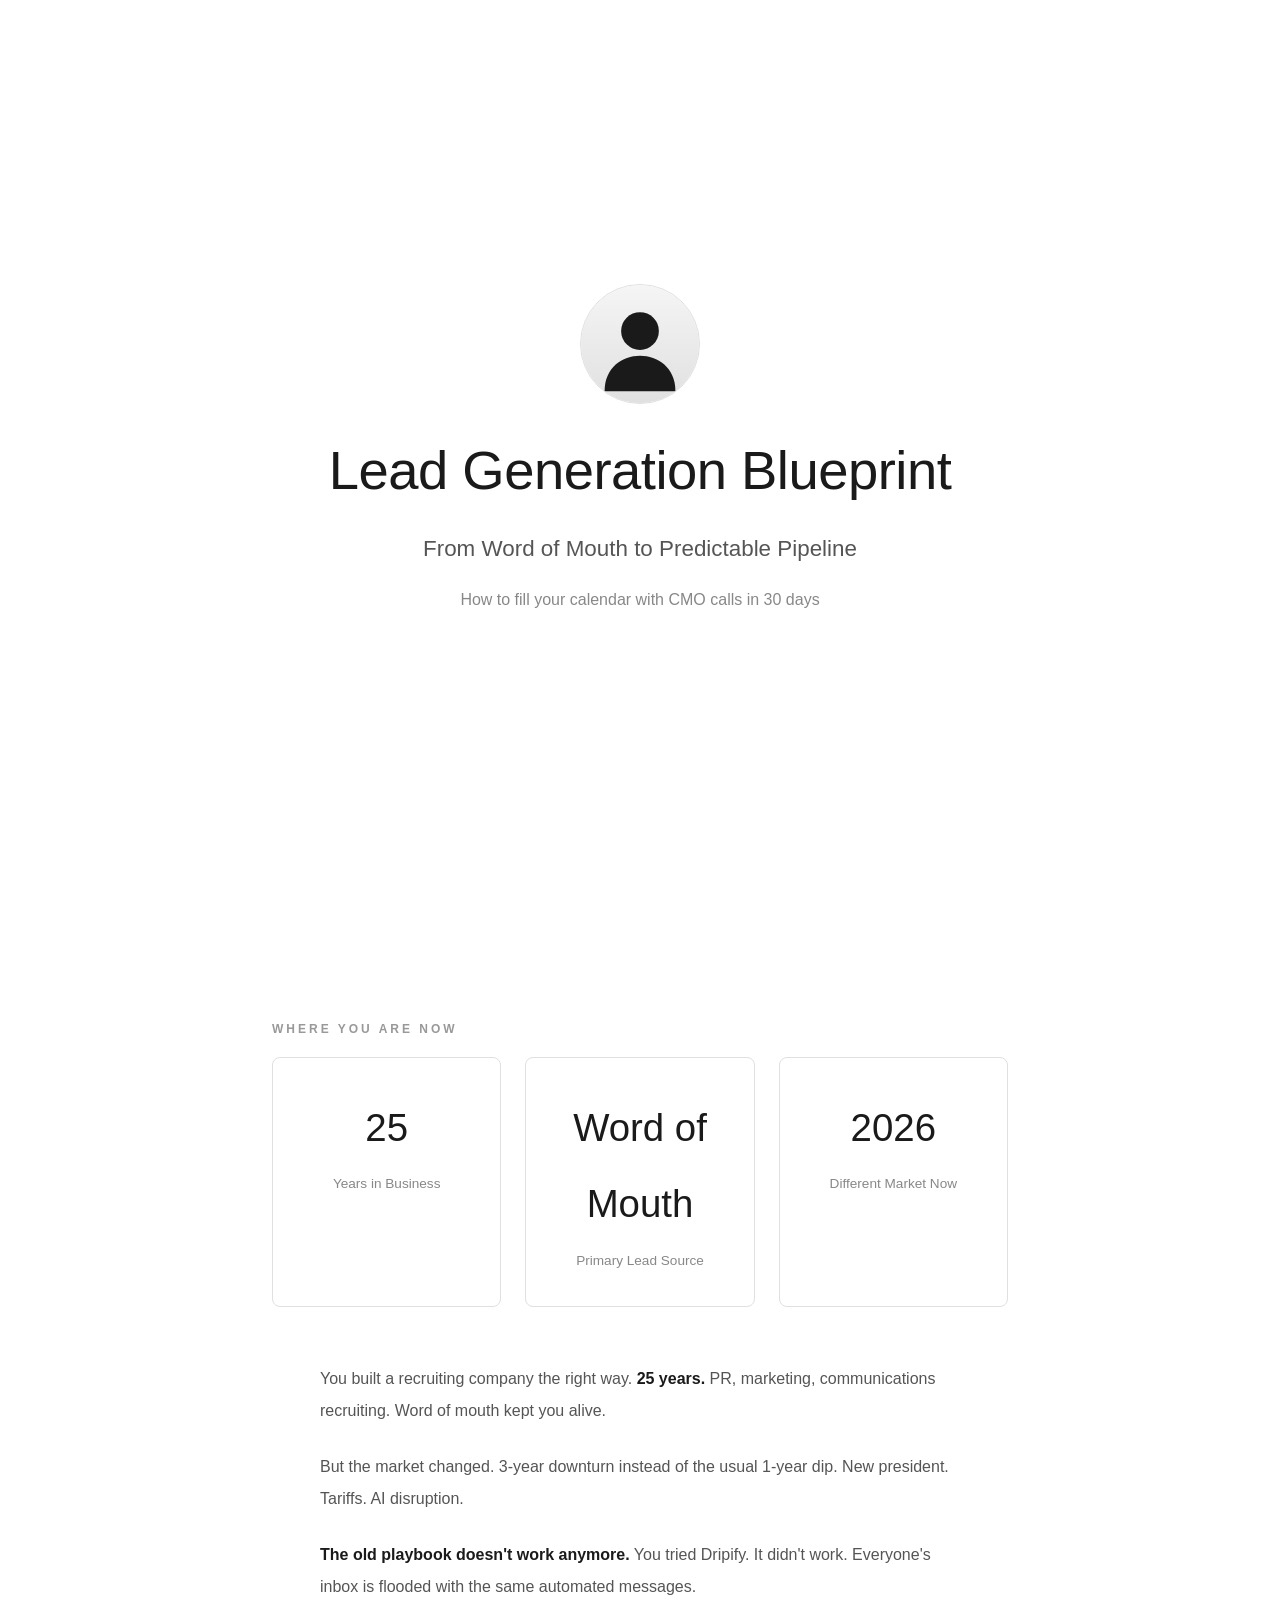
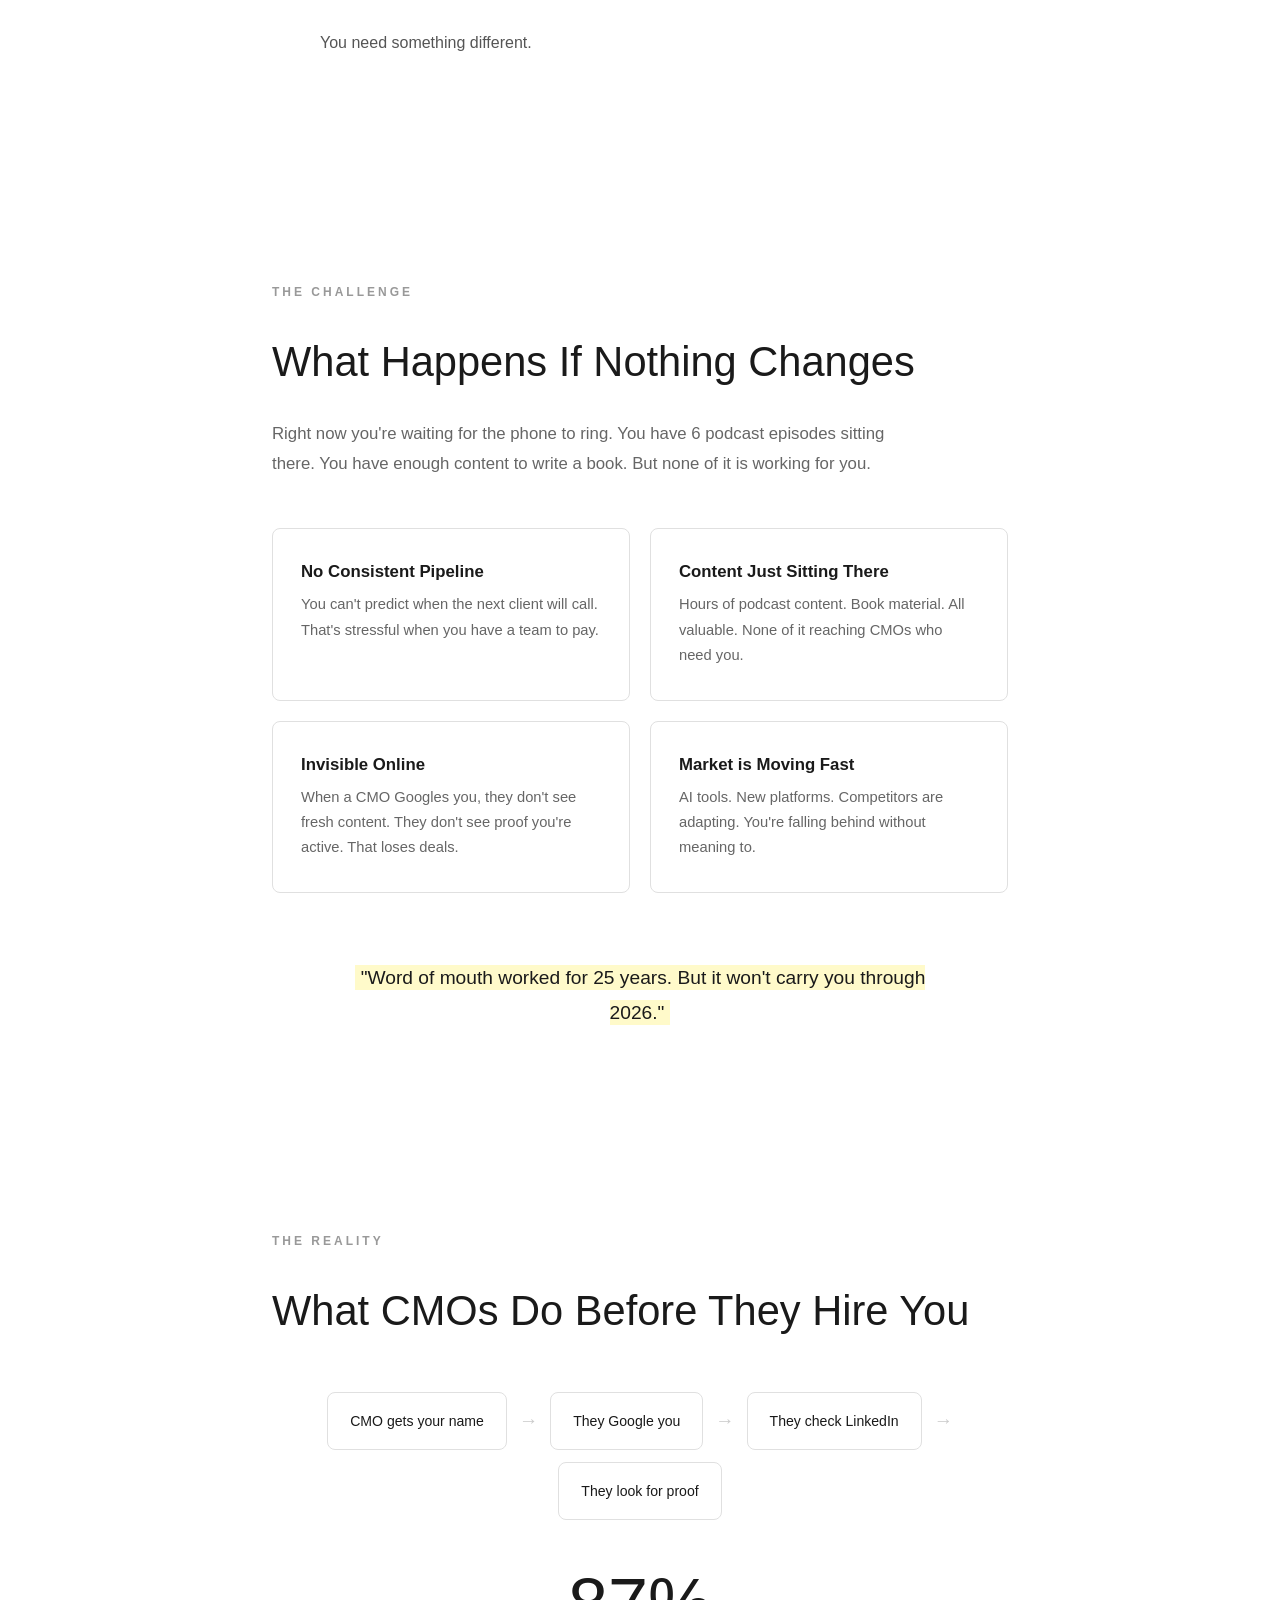
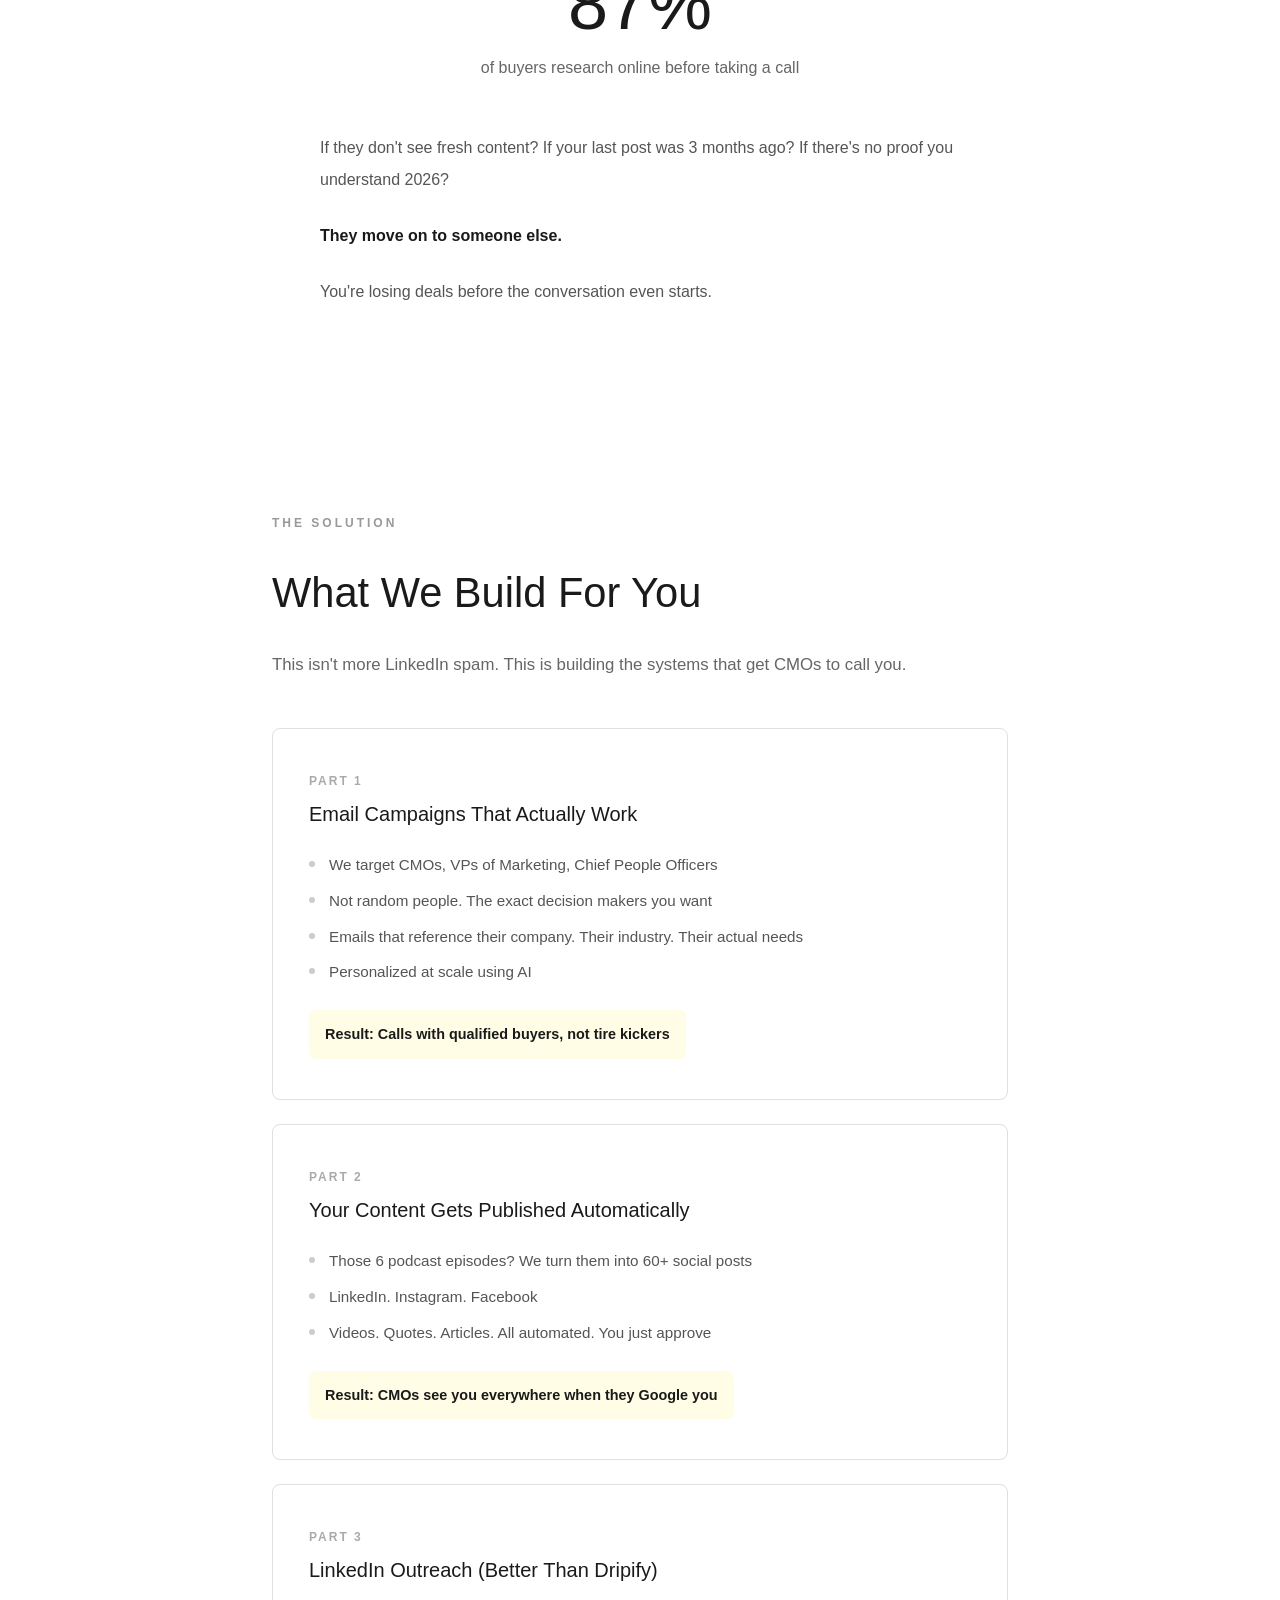
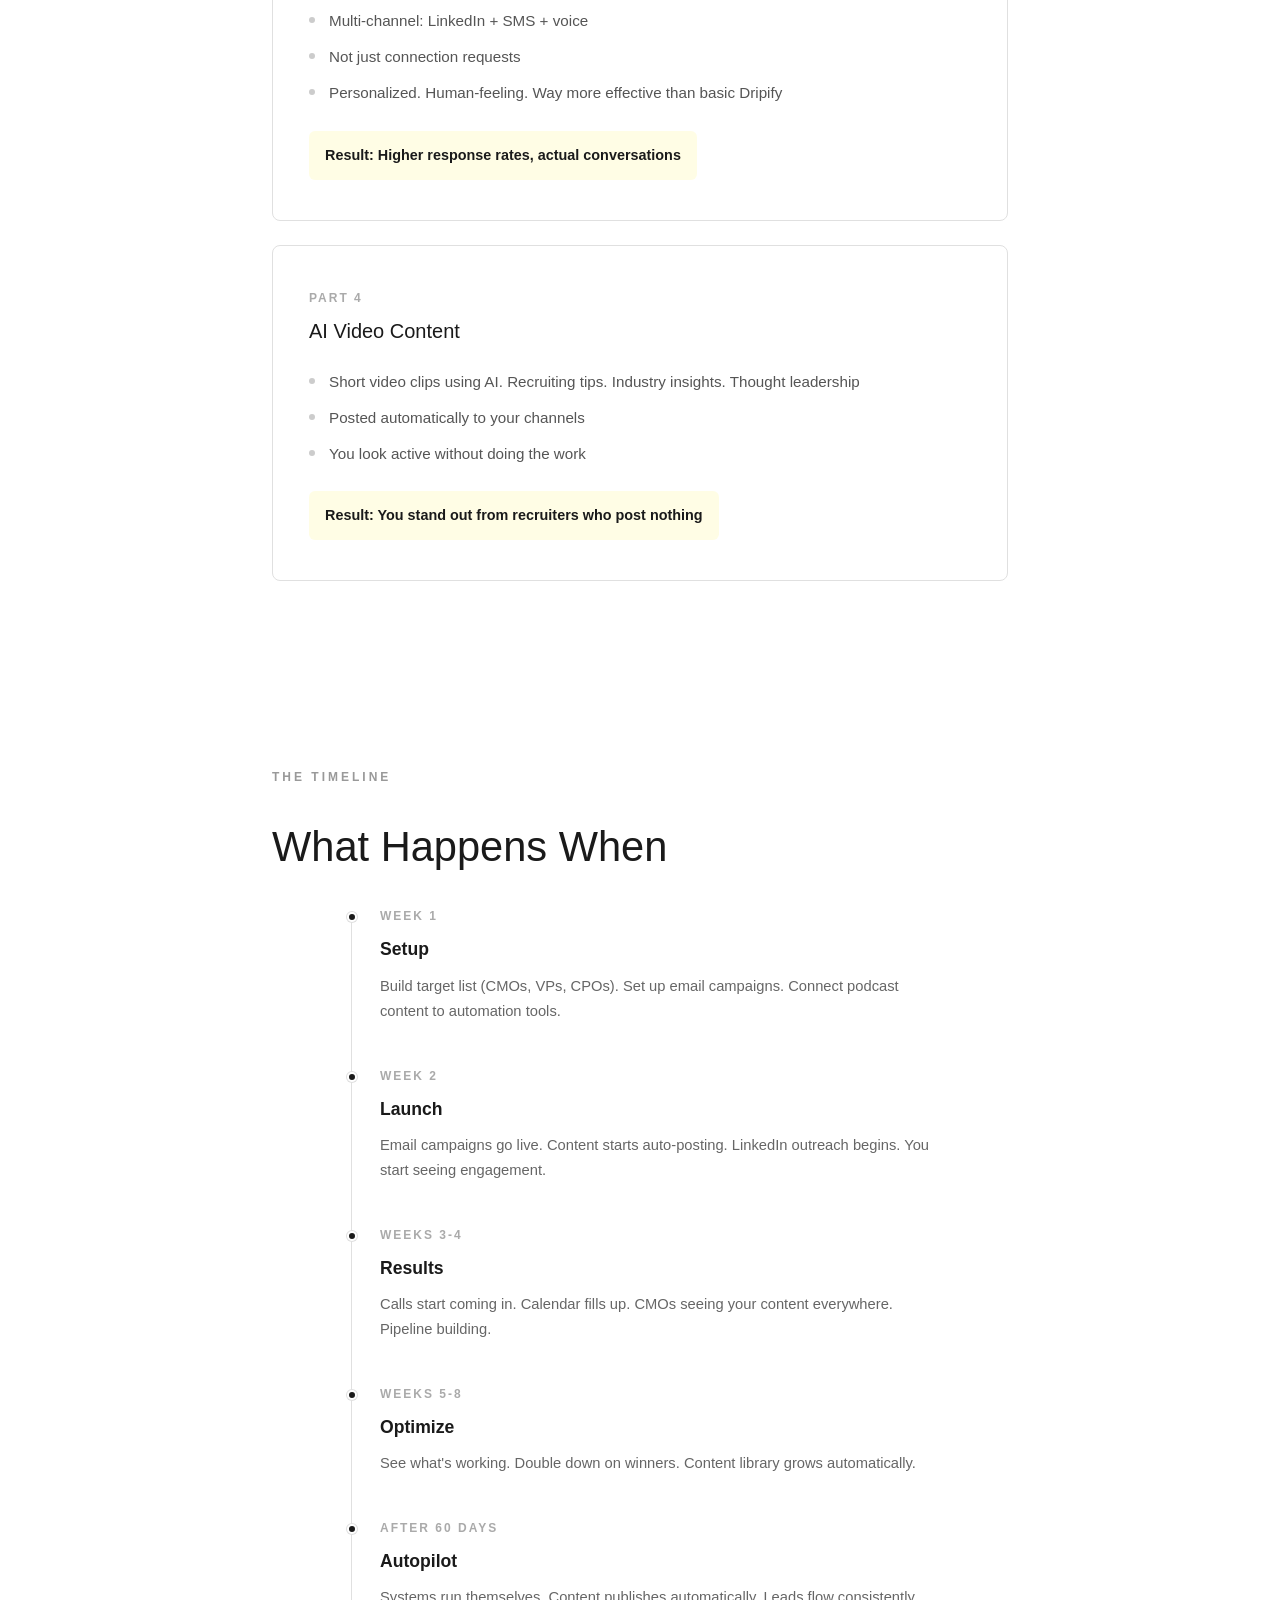
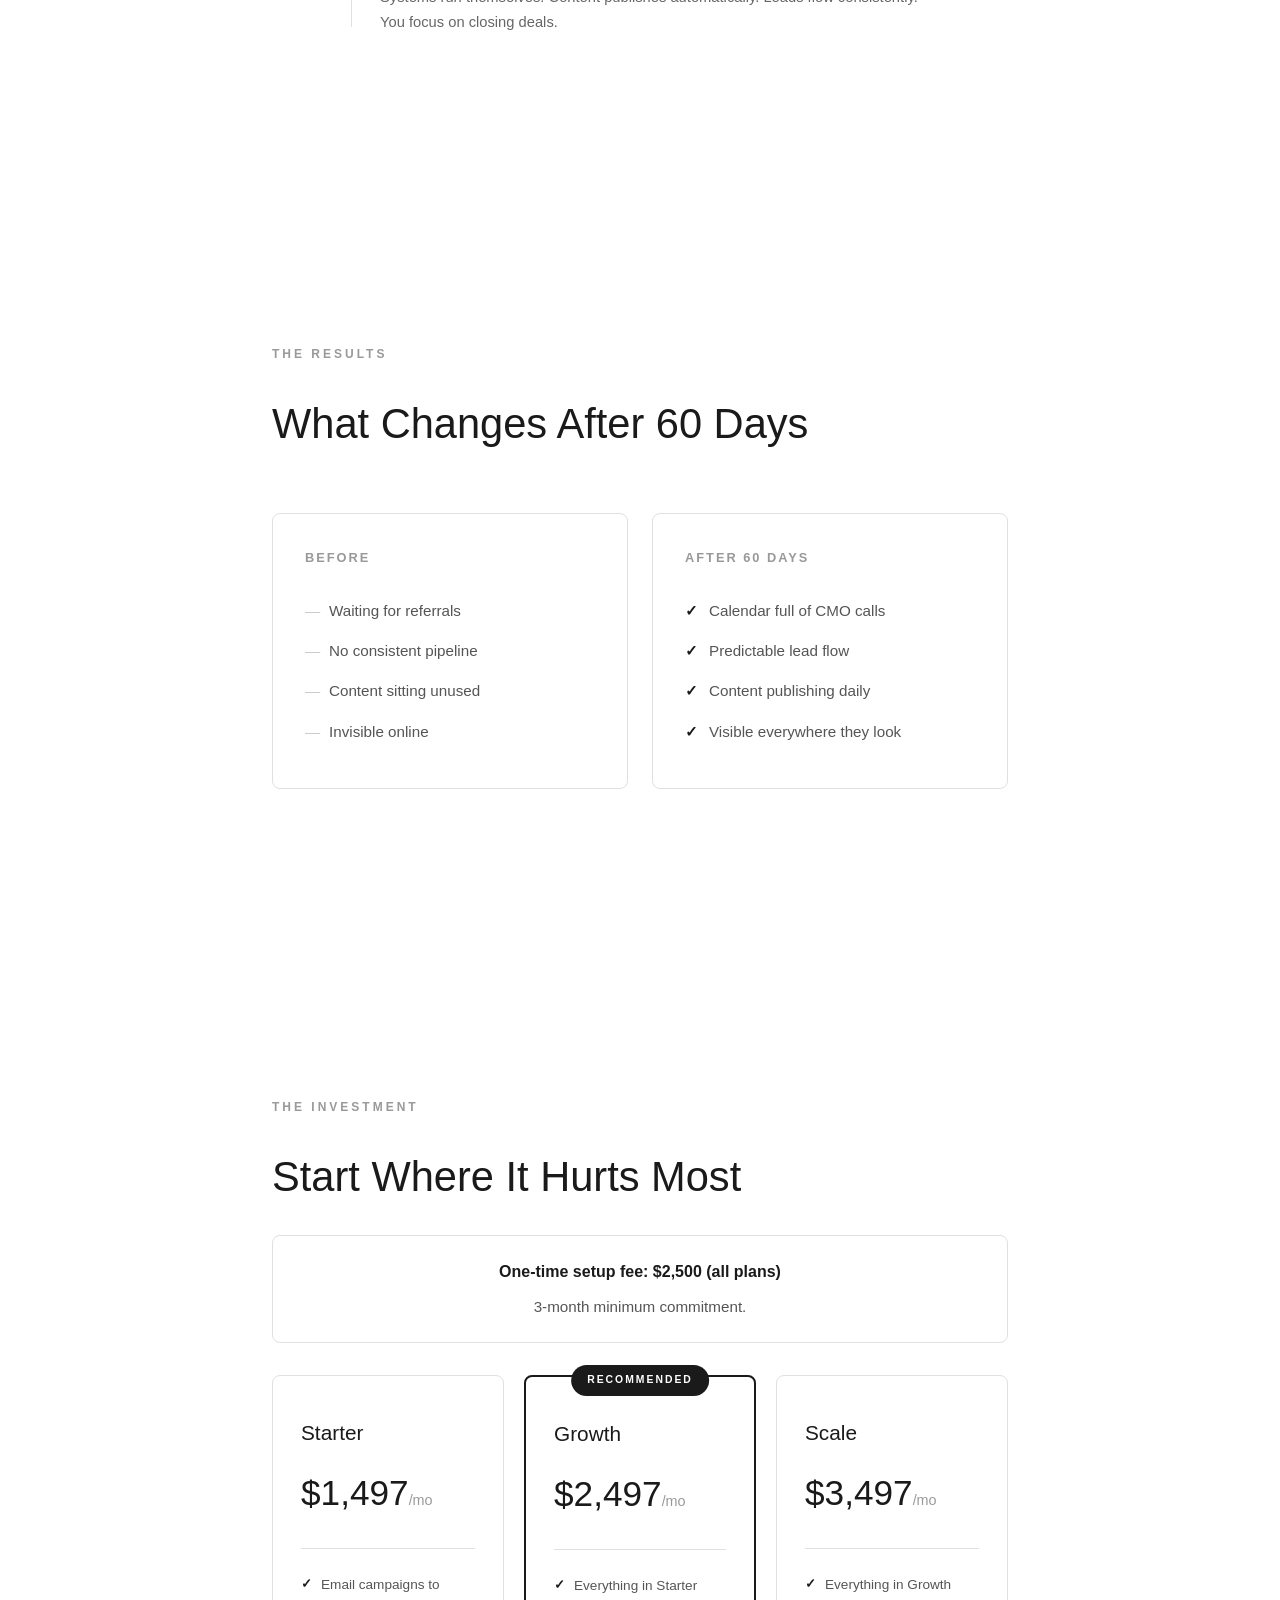
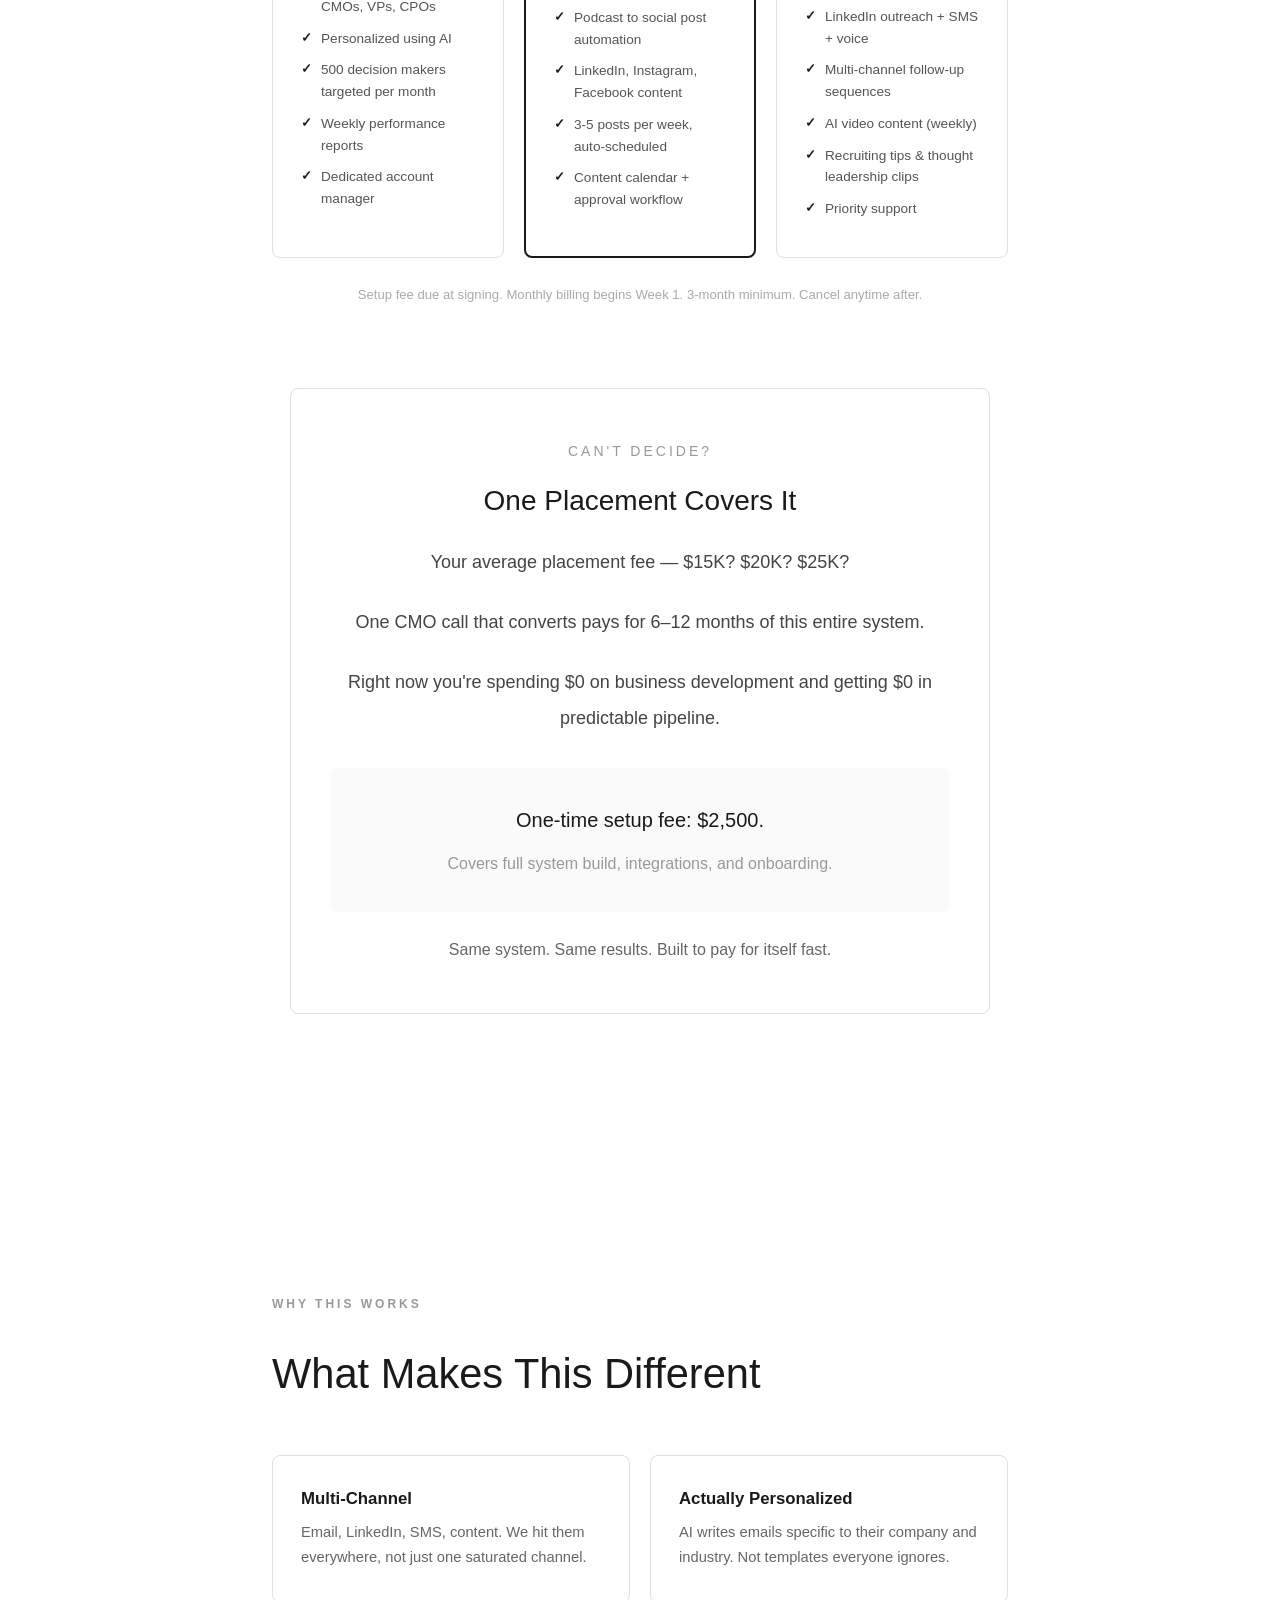
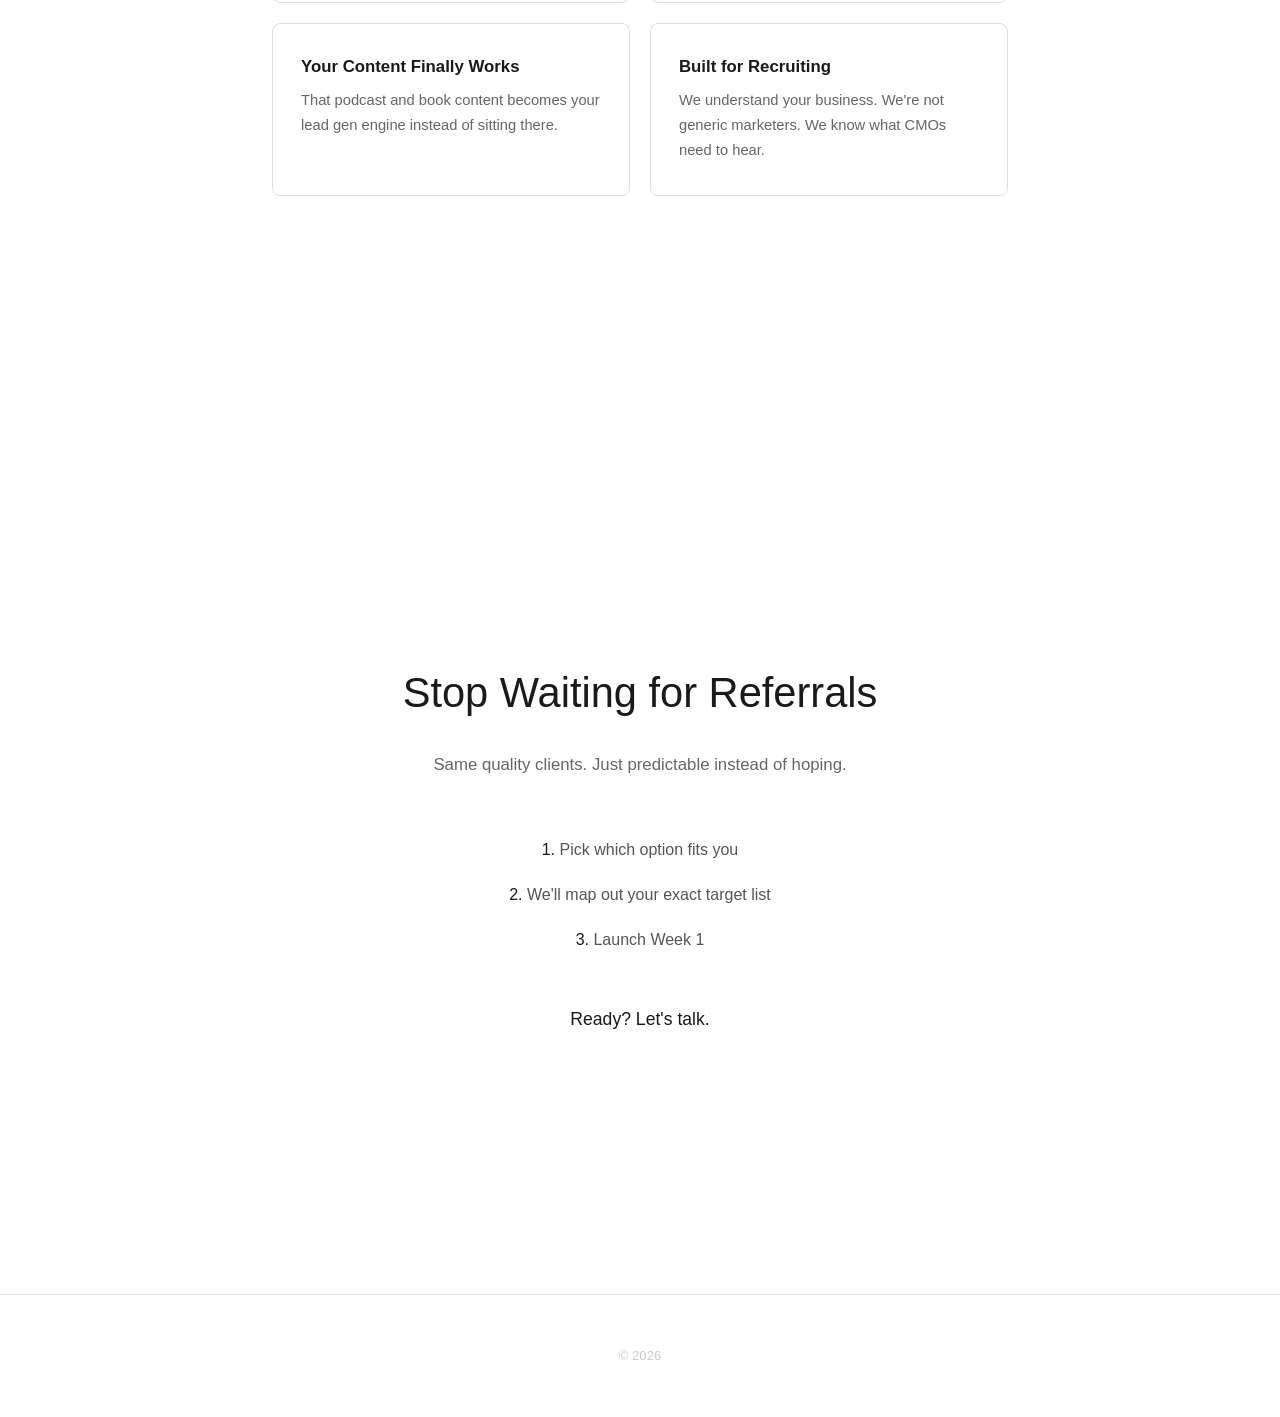
==== commit 68fa9822: "Add avatar image to hero section Adds a circular SVG avatar placeholder above the H1 in the hero, wi" ====
--- a/index.html
+++ b/index.html
@@ -49,6 +49,16 @@
   justify-content: center;
   text-align: center;
   padding: 80px 32px;
+}
+.hero .avatar {
+  width: 120px;
+  height: 120px;
+  border-radius: 50%;
+  margin: 0 auto 32px;
+  object-fit: cover;
+  border: 1px solid #e0e0e0;
+  background: #fafafa;
+  display: block;
 }
 .hero h1 {
   font-size: clamp(2.4rem, 5vw, 3.4rem);
@@ -564,6 +574,7 @@
 <section class="hero">
   <div class="container">
     <div class="fade-in">
+      <img src="avatar.svg" alt="Avatar" class="avatar">
       <h1>Lead Generation Blueprint</h1>
     </div>
     <div class="fade-in d1">
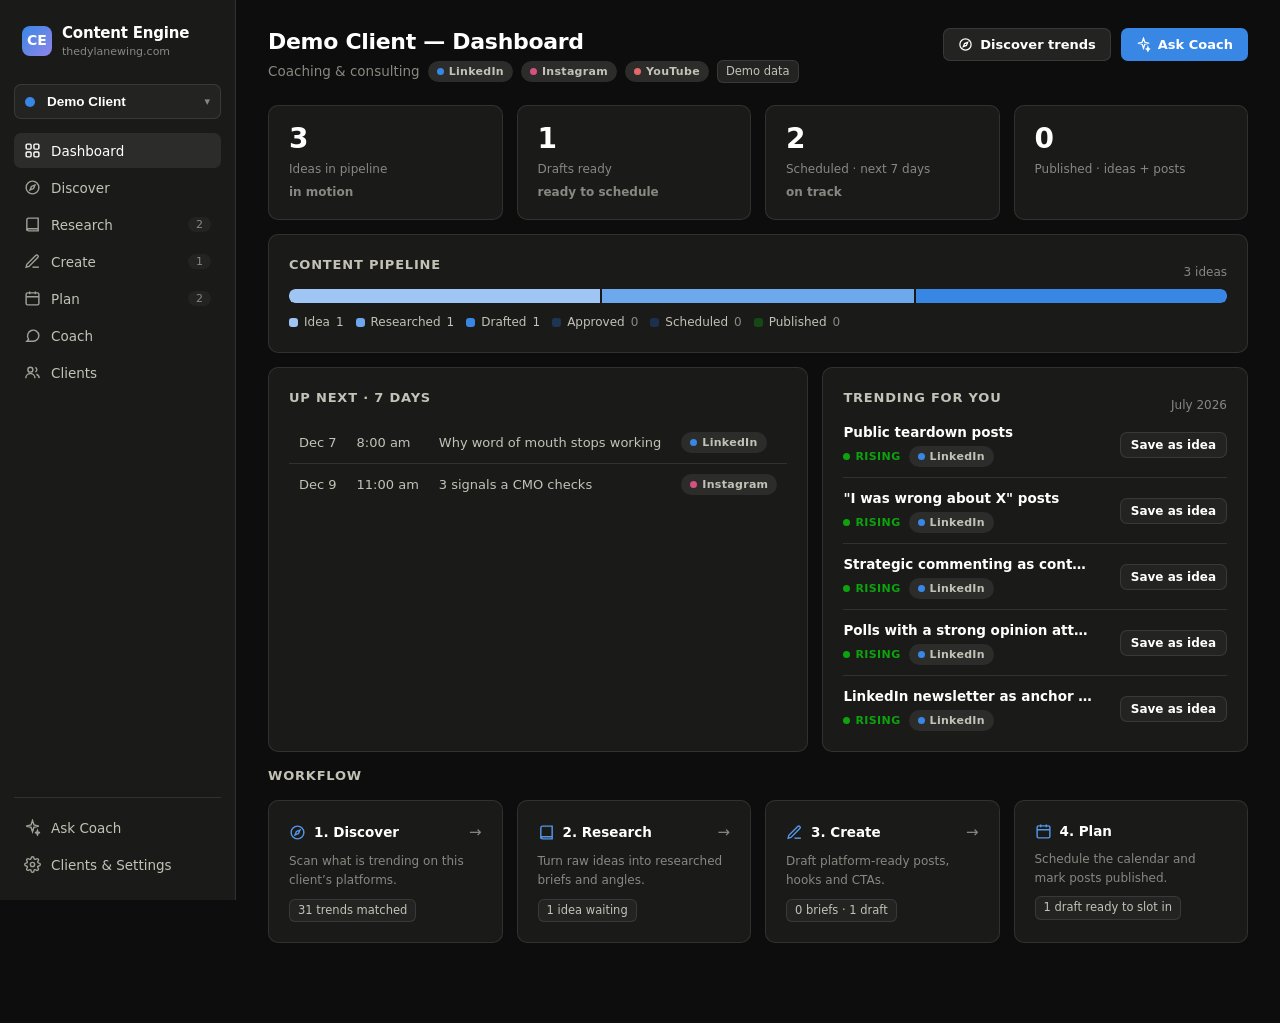
==== commit 9937f232: "Build Content Engine: multi-client content platform for content.thedylanewing.com - Static no-build " ====
--- a/index.html
+++ b/index.html
@@ -3,962 +3,31 @@
 <head>
 <meta charset="UTF-8">
 <meta name="viewport" content="width=device-width, initial-scale=1.0">
-<title>Lead Generation Blueprint — From Word of Mouth to Predictable Pipeline</title>
-<style>
-*, *::before, *::after { margin: 0; padding: 0; box-sizing: border-box; }
-
-html { scroll-behavior: smooth; }
-
-body {
-  font-family: -apple-system, BlinkMacSystemFont, 'Segoe UI', 'Roboto', sans-serif;
-  background: #ffffff;
-  color: #1a1a1a;
-  font-size: 19px;
-  line-height: 2.0;
-  -webkit-font-smoothing: antialiased;
-}
-
-h1, h2, h3, h4 { line-height: 1.3; }
-
-.container {
-  max-width: 800px;
-  margin: 0 auto;
-  padding: 0 32px;
-}
-
-/* Fade-in animation */
-.fade-in {
-  opacity: 0;
-  transform: translateY(24px);
-  transition: opacity 0.8s ease, transform 0.8s ease;
-}
-.fade-in.visible {
-  opacity: 1;
-  transform: translateY(0);
-}
-.fade-in.d1 { transition-delay: 0.1s; }
-.fade-in.d2 { transition-delay: 0.2s; }
-.fade-in.d3 { transition-delay: 0.3s; }
-.fade-in.d4 { transition-delay: 0.4s; }
-
-/* ─── HERO ─── */
-.hero {
-  min-height: 100vh;
-  display: flex;
-  align-items: center;
-  justify-content: center;
-  text-align: center;
-  padding: 80px 32px;
-}
-.hero .avatar {
-  width: 120px;
-  height: 120px;
-  border-radius: 50%;
-  margin: 0 auto 32px;
-  object-fit: cover;
-  border: 1px solid #e0e0e0;
-  background: #fafafa;
-  display: block;
-}
-.hero h1 {
-  font-size: clamp(2.4rem, 5vw, 3.4rem);
-  font-weight: 300;
-  letter-spacing: -0.5px;
-  margin-bottom: 20px;
-  color: #1a1a1a;
-}
-.hero .subtitle {
-  font-size: clamp(1.1rem, 2.5vw, 1.4rem);
-  font-weight: 400;
-  color: #555;
-  margin-bottom: 12px;
-}
-.hero .sub-desc {
-  font-size: 1rem;
-  color: #888;
-  max-width: 440px;
-  margin: 0 auto;
-}
-
-/* ─── SECTIONS ─── */
-section {
-  min-height: 100vh;
-  display: flex;
-  align-items: center;
-  padding: 80px 32px;
-}
-section .container {
-  width: 100%;
-}
-
-.section-label {
-  font-size: 12px;
-  font-weight: 600;
-  letter-spacing: 3px;
-  text-transform: uppercase;
-  color: #999;
-  margin-bottom: 16px;
-}
-.section-title {
-  font-size: clamp(2rem, 4vw, 2.6rem);
-  font-weight: 300;
-  margin-bottom: 16px;
-  color: #1a1a1a;
-}
-.section-subtitle {
-  font-size: 1.05rem;
-  color: #666;
-  max-width: 640px;
-  margin-bottom: 48px;
-  line-height: 1.8;
-}
-
-/* ─── STAT BLOCK ─── */
-.stat-row {
-  display: grid;
-  grid-template-columns: repeat(3, 1fr);
-  gap: 24px;
-  margin-bottom: 56px;
-}
-.stat-item {
-  text-align: center;
-  padding: 32px 16px;
-  border: 1px solid #e0e0e0;
-  border-radius: 8px;
-  transition: border-color 0.3s, transform 0.3s;
-}
-.stat-item:hover {
-  border-color: #bbb;
-  transform: translateY(-2px);
-}
-.stat-number {
-  font-size: 2.4rem;
-  font-weight: 300;
-  color: #1a1a1a;
-  margin-bottom: 4px;
-}
-.stat-label {
-  font-size: 0.85rem;
-  color: #888;
-  font-weight: 500;
-}
-
-/* ─── COPY BLOCKS ─── */
-.copy-block {
-  max-width: 640px;
-  margin: 0 auto;
-}
-.copy-block p {
-  color: #555;
-  margin-bottom: 24px;
-  font-size: 1rem;
-}
-.copy-block p strong { color: #1a1a1a; }
-
-/* ─── CARDS GRID ─── */
-.cards-grid {
-  display: grid;
-  grid-template-columns: repeat(2, 1fr);
-  gap: 20px;
-  margin-top: 40px;
-  margin-bottom: 48px;
-}
-.card {
-  background: #ffffff;
-  border: 1px solid #e0e0e0;
-  border-radius: 8px;
-  padding: 32px 28px;
-  transition: transform 0.3s, border-color 0.3s;
-}
-.card:hover {
-  transform: translateY(-3px);
-  border-color: #bbb;
-}
-.card h3 {
-  font-size: 1.05rem;
-  font-weight: 600;
-  margin-bottom: 10px;
-  color: #1a1a1a;
-}
-.card p {
-  color: #666;
-  font-size: 0.92rem;
-  line-height: 1.7;
-}
-
-/* ─── PULL QUOTE ─── */
-.pull-quote {
-  padding: 20px 0;
-  margin: 0 auto;
-  max-width: 600px;
-  font-size: 1.2rem;
-  font-weight: 400;
-  color: #1a1a1a;
-  text-align: center;
-  line-height: 1.8;
-}
-.pull-quote .highlight {
-  background: #ffeb3b44;
-  padding: 2px 6px;
-}
-
-/* ─── BUYER JOURNEY ─── */
-.journey-flow {
-  display: flex;
-  align-items: center;
-  justify-content: center;
-  gap: 12px;
-  flex-wrap: wrap;
-  margin: 40px 0;
-}
-.journey-step {
-  border: 1px solid #e0e0e0;
-  border-radius: 8px;
-  padding: 14px 22px;
-  font-size: 0.88rem;
-  font-weight: 500;
-  text-align: center;
-  color: #1a1a1a;
-}
-.journey-arrow {
-  color: #ccc;
-  font-size: 1.2rem;
-}
-.big-stat {
-  text-align: center;
-  margin: 48px 0;
-}
-.big-stat-number {
-  font-size: 4.5rem;
-  font-weight: 300;
-  color: #1a1a1a;
-  line-height: 1;
-}
-.big-stat-label {
-  font-size: 1rem;
-  color: #666;
-  margin-top: 12px;
-  max-width: 380px;
-  margin-left: auto;
-  margin-right: auto;
-}
-
-/* ─── SOLUTION ─── */
-.solution-block {
-  border: 1px solid #e0e0e0;
-  border-radius: 8px;
-  padding: 40px 36px;
-  margin-bottom: 24px;
-  transition: border-color 0.3s;
-}
-.solution-block:hover {
-  border-color: #bbb;
-}
-.solution-part-label {
-  font-size: 0.75rem;
-  font-weight: 600;
-  letter-spacing: 2px;
-  text-transform: uppercase;
-  color: #aaa;
-  margin-bottom: 8px;
-}
-.solution-block h3 {
-  font-size: 1.25rem;
-  font-weight: 500;
-  margin-bottom: 20px;
-  color: #1a1a1a;
-}
-.solution-block ul {
-  list-style: none;
-  margin-bottom: 20px;
-}
-.solution-block li {
-  color: #555;
-  font-size: 0.95rem;
-  padding: 5px 0 5px 20px;
-  position: relative;
-  line-height: 1.7;
-}
-.solution-block li::before {
-  content: '';
-  position: absolute;
-  left: 0; top: 14px;
-  width: 6px; height: 6px;
-  border-radius: 50%;
-  background: #ccc;
-}
-.solution-result {
-  font-size: 0.9rem;
-  font-weight: 600;
-  color: #1a1a1a;
-  padding: 10px 16px;
-  background: #ffeb3b22;
-  border-radius: 6px;
-  display: inline-block;
-}
-
-/* ─── TIMELINE ─── */
-.timeline {
-  max-width: 600px;
-  margin: 0 auto;
-  position: relative;
-  padding-left: 40px;
-}
-.timeline::before {
-  content: '';
-  position: absolute;
-  left: 11px; top: 8px; bottom: 8px;
-  width: 1px;
-  background: #e0e0e0;
-}
-.timeline-item {
-  margin-bottom: 40px;
-  position: relative;
-}
-.timeline-item:last-child { margin-bottom: 0; }
-.timeline-dot {
-  position: absolute;
-  left: -33px; top: 8px;
-  width: 10px; height: 10px;
-  border-radius: 50%;
-  background: #1a1a1a;
-  border: 2px solid #fff;
-  box-shadow: 0 0 0 1px #e0e0e0;
-}
-.timeline-label {
-  font-size: 0.75rem;
-  font-weight: 600;
-  letter-spacing: 2px;
-  text-transform: uppercase;
-  color: #aaa;
-  margin-bottom: 4px;
-}
-.timeline-title {
-  font-size: 1.1rem;
-  font-weight: 600;
-  margin-bottom: 6px;
-  color: #1a1a1a;
-}
-.timeline-desc {
-  color: #666;
-  font-size: 0.92rem;
-  line-height: 1.7;
-}
-
-/* ─── BEFORE / AFTER ─── */
-.ba-grid {
-  display: grid;
-  grid-template-columns: 1fr 1fr;
-  gap: 24px;
-  margin-top: 48px;
-}
-.ba-col {
-  padding: 36px 32px;
-  border-radius: 8px;
-  border: 1px solid #e0e0e0;
-}
-.ba-col h3 {
-  font-size: 0.8rem;
-  font-weight: 600;
-  letter-spacing: 2px;
-  text-transform: uppercase;
-  margin-bottom: 24px;
-  color: #999;
-}
-.ba-col ul { list-style: none; }
-.ba-col li {
-  color: #555;
-  font-size: 0.95rem;
-  padding: 8px 0 8px 24px;
-  position: relative;
-  line-height: 1.6;
-}
-.ba-before li::before {
-  content: '\2014';
-  position: absolute;
-  left: 0;
-  color: #ccc;
-  font-weight: 500;
-}
-.ba-after li::before {
-  content: '\2713';
-  position: absolute;
-  left: 0;
-  color: #1a1a1a;
-  font-weight: 600;
-}
-
-/* ─── PRICING ─── */
-.pricing-note {
-  text-align: center;
-  padding: 20px 24px;
-  border: 1px solid #e0e0e0;
-  border-radius: 8px;
-  margin-bottom: 32px;
-  font-size: 0.95rem;
-  color: #555;
-}
-.pricing-note strong {
-  color: #1a1a1a;
-  display: block;
-  margin-bottom: 4px;
-  font-size: 1rem;
-}
-.pricing-grid {
-  display: grid;
-  grid-template-columns: repeat(3, 1fr);
-  gap: 20px;
-  margin-bottom: 24px;
-}
-.pricing-card {
-  border: 1px solid #e0e0e0;
-  border-radius: 8px;
-  padding: 36px 28px 32px;
-  position: relative;
-  transition: transform 0.3s, border-color 0.3s;
-}
-.pricing-card:hover {
-  transform: translateY(-3px);
-  border-color: #bbb;
-}
-.pricing-card.recommended {
-  border: 2px solid #1a1a1a;
-}
-.pricing-badge {
-  position: absolute;
-  top: -12px; left: 50%;
-  transform: translateX(-50%);
-  background: #1a1a1a;
-  color: #fff;
-  font-size: 0.65rem;
-  font-weight: 700;
-  letter-spacing: 2px;
-  text-transform: uppercase;
-  padding: 5px 16px;
-  border-radius: 100px;
-  white-space: nowrap;
-}
-.pricing-tier {
-  font-size: 1.3rem;
-  font-weight: 500;
-  margin-bottom: 4px;
-  color: #1a1a1a;
-}
-.pricing-price {
-  font-size: 2.2rem;
-  font-weight: 300;
-  margin-bottom: 4px;
-  color: #1a1a1a;
-}
-.pricing-price span {
-  font-size: 0.9rem;
-  font-weight: 400;
-  color: #999;
-}
-.pricing-features {
-  list-style: none;
-  margin: 20px 0 0;
-  padding-top: 20px;
-  border-top: 1px solid #e0e0e0;
-}
-.pricing-features li {
-  font-size: 0.85rem;
-  color: #555;
-  padding: 5px 0 5px 20px;
-  position: relative;
-  line-height: 1.6;
-}
-.pricing-features li::before {
-  content: '\2713';
-  position: absolute;
-  left: 0;
-  color: #1a1a1a;
-  font-weight: 600;
-  font-size: 0.8rem;
-}
-.pricing-fine {
-  text-align: center;
-  color: #aaa;
-  font-size: 0.82rem;
-}
-
-/* ─── WHY THIS WORKS ─── */
-.why-grid {
-  display: grid;
-  grid-template-columns: repeat(2, 1fr);
-  gap: 20px;
-  margin-top: 40px;
-}
-.why-card {
-  border: 1px solid #e0e0e0;
-  border-radius: 8px;
-  padding: 32px 28px;
-  transition: transform 0.3s, border-color 0.3s;
-}
-.why-card:hover {
-  transform: translateY(-3px);
-  border-color: #bbb;
-}
-.why-card h3 {
-  font-size: 1.05rem;
-  font-weight: 600;
-  margin-bottom: 10px;
-  color: #1a1a1a;
-}
-.why-card p {
-  color: #666;
-  font-size: 0.92rem;
-  line-height: 1.7;
-}
-
-/* ─── NEXT STEPS ─── */
-.next-steps {
-  text-align: center;
-}
-.next-steps .steps-list {
-  list-style: none;
-  margin: 40px 0;
-}
-.next-steps .steps-list li {
-  font-size: 1rem;
-  color: #555;
-  padding: 8px 0;
-  line-height: 1.8;
-}
-.next-steps .steps-list li span {
-  color: #1a1a1a;
-  font-weight: 500;
-}
-.next-steps .ready {
-  font-size: 1.1rem;
-  color: #1a1a1a;
-  margin-top: 32px;
-  font-weight: 400;
-}
-
-/* ─── FOOTER ─── */
-footer {
-  text-align: center;
-  padding: 48px 32px;
-  border-top: 1px solid #e0e0e0;
-  color: #ccc;
-  font-size: 0.82rem;
-}
-
-/* ─── RESPONSIVE ─── */
-@media (max-width: 768px) {
-  section { padding: 60px 24px; min-height: auto; min-height: 100vh; }
-  .stat-row { grid-template-columns: 1fr; gap: 16px; }
-  .cards-grid { grid-template-columns: 1fr; }
-  .ba-grid { grid-template-columns: 1fr; gap: 16px; }
-  .pricing-grid { grid-template-columns: 1fr; max-width: 360px; margin-left: auto; margin-right: auto; }
-  .why-grid { grid-template-columns: 1fr; }
-  .journey-arrow { display: none; }
-  .journey-flow { flex-direction: column; gap: 10px; }
-  .journey-step { width: 100%; }
-  .solution-block { padding: 28px 24px; }
-}
-
-@media (max-width: 480px) {
-  body { font-size: 17px; }
-  .hero { padding: 60px 20px; }
-  .hero h1 { font-size: 2rem; }
-  .pull-quote { font-size: 1.05rem; }
-  .big-stat-number { font-size: 3.5rem; }
-}
-</style>
+<title>Content Engine — Discover, Research, Create & Plan</title>
+<meta name="description" content="Multi-client content command center: discover trends, research angles, create platform-native content, and plan your calendar — with an AI coach built in.">
+<link rel="icon" href="data:image/svg+xml,%3Csvg xmlns='http://www.w3.org/2000/svg' viewBox='0 0 32 32'%3E%3Crect width='32' height='32' rx='8' fill='%233987e5'/%3E%3Ctext x='16' y='22' font-size='15' font-weight='700' font-family='system-ui' fill='white' text-anchor='middle'%3ECE%3C/text%3E%3C/svg%3E">
+<link rel="stylesheet" href="assets/css/app.css">
 </head>
 <body>
+<div id="app"></div>
 
-<!-- HERO -->
-<section class="hero">
-  <div class="container">
-    <div class="fade-in">
-      <img src="avatar.svg" alt="Avatar" class="avatar">
-      <h1>Lead Generation Blueprint</h1>
-    </div>
-    <div class="fade-in d1">
-      <p class="subtitle">From Word of Mouth to Predictable Pipeline</p>
-    </div>
-    <div class="fade-in d2">
-      <p class="sub-desc">How to fill your calendar with CMO calls in 30 days</p>
-    </div>
+<noscript>
+  <div style="max-width:520px;margin:80px auto;text-align:center;font-family:system-ui;color:#c3c2b7;">
+    <h1 style="color:#fff;">Content Engine</h1>
+    <p>This app requires JavaScript. Please enable it and reload.</p>
   </div>
-</section>
+</noscript>
 
-<!-- WHERE YOU ARE NOW -->
-<section>
-  <div class="container">
-    <div class="fade-in">
-      <div class="section-label">Where You Are Now</div>
-    </div>
-
-    <div class="stat-row fade-in d1">
-      <div class="stat-item">
-        <div class="stat-number">25</div>
-        <div class="stat-label">Years in Business</div>
-      </div>
-      <div class="stat-item">
-        <div class="stat-number">Word of Mouth</div>
-        <div class="stat-label">Primary Lead Source</div>
-      </div>
-      <div class="stat-item">
-        <div class="stat-number">2026</div>
-        <div class="stat-label">Different Market Now</div>
-      </div>
-    </div>
-
-    <div class="copy-block fade-in d2">
-      <p>You built a recruiting company the right way. <strong>25 years.</strong> PR, marketing, communications recruiting. Word of mouth kept you alive.</p>
-
-      <p>But the market changed. 3-year downturn instead of the usual 1-year dip. New president. Tariffs. AI disruption.</p>
-
-      <p><strong>The old playbook doesn't work anymore.</strong> You tried Dripify. It didn't work. Everyone's inbox is flooded with the same automated messages.</p>
-
-      <p>You need something different.</p>
-    </div>
-  </div>
-</section>
-
-<!-- THE CHALLENGE -->
-<section>
-  <div class="container">
-    <div class="fade-in">
-      <div class="section-label">The Challenge</div>
-      <div class="section-title">What Happens If Nothing Changes</div>
-    </div>
-    <div class="fade-in d1">
-      <div class="section-subtitle">Right now you're waiting for the phone to ring. You have 6 podcast episodes sitting there. You have enough content to write a book. But none of it is working for you.</div>
-    </div>
-
-    <div class="cards-grid fade-in d2">
-      <div class="card">
-        <h3>No Consistent Pipeline</h3>
-        <p>You can't predict when the next client will call. That's stressful when you have a team to pay.</p>
-      </div>
-      <div class="card">
-        <h3>Content Just Sitting There</h3>
-        <p>Hours of podcast content. Book material. All valuable. None of it reaching CMOs who need you.</p>
-      </div>
-      <div class="card">
-        <h3>Invisible Online</h3>
-        <p>When a CMO Googles you, they don't see fresh content. They don't see proof you're active. That loses deals.</p>
-      </div>
-      <div class="card">
-        <h3>Market is Moving Fast</h3>
-        <p>AI tools. New platforms. Competitors are adapting. You're falling behind without meaning to.</p>
-      </div>
-    </div>
-
-    <div class="pull-quote fade-in d3">
-      <span class="highlight">"Word of mouth worked for 25 years. But it won't carry you through 2026."</span>
-    </div>
-  </div>
-</section>
-
-<!-- THE REALITY -->
-<section>
-  <div class="container">
-    <div class="fade-in">
-      <div class="section-label">The Reality</div>
-      <div class="section-title">What CMOs Do Before They Hire You</div>
-    </div>
-
-    <div class="journey-flow fade-in d1">
-      <div class="journey-step">CMO gets your name</div>
-      <div class="journey-arrow">&rarr;</div>
-      <div class="journey-step">They Google you</div>
-      <div class="journey-arrow">&rarr;</div>
-      <div class="journey-step">They check LinkedIn</div>
-      <div class="journey-arrow">&rarr;</div>
-      <div class="journey-step">They look for proof</div>
-    </div>
-
-    <div class="big-stat fade-in d2">
-      <div class="big-stat-number">87%</div>
-      <div class="big-stat-label">of buyers research online before taking a call</div>
-    </div>
-
-    <div class="copy-block fade-in d3">
-      <p>If they don't see fresh content? If your last post was 3 months ago? If there's no proof you understand 2026?</p>
-
-      <p><strong>They move on to someone else.</strong></p>
-
-      <p>You're losing deals before the conversation even starts.</p>
-    </div>
-  </div>
-</section>
-
-<!-- THE SOLUTION -->
-<section>
-  <div class="container">
-    <div class="fade-in">
-      <div class="section-label">The Solution</div>
-      <div class="section-title">What We Build For You</div>
-      <div class="section-subtitle">This isn't more LinkedIn spam. This is building the systems that get CMOs to call you.</div>
-    </div>
-
-    <div class="solution-block fade-in d1">
-      <div class="solution-part-label">Part 1</div>
-      <h3>Email Campaigns That Actually Work</h3>
-      <ul>
-        <li>We target CMOs, VPs of Marketing, Chief People Officers</li>
-        <li>Not random people. The exact decision makers you want</li>
-        <li>Emails that reference their company. Their industry. Their actual needs</li>
-        <li>Personalized at scale using AI</li>
-      </ul>
-      <div class="solution-result">Result: Calls with qualified buyers, not tire kickers</div>
-    </div>
-
-    <div class="solution-block fade-in d2">
-      <div class="solution-part-label">Part 2</div>
-      <h3>Your Content Gets Published Automatically</h3>
-      <ul>
-        <li>Those 6 podcast episodes? We turn them into 60+ social posts</li>
-        <li>LinkedIn. Instagram. Facebook</li>
-        <li>Videos. Quotes. Articles. All automated. You just approve</li>
-      </ul>
-      <div class="solution-result">Result: CMOs see you everywhere when they Google you</div>
-    </div>
-
-    <div class="solution-block fade-in d3">
-      <div class="solution-part-label">Part 3</div>
-      <h3>LinkedIn Outreach (Better Than Dripify)</h3>
-      <ul>
-        <li>Multi-channel: LinkedIn + SMS + voice</li>
-        <li>Not just connection requests</li>
-        <li>Personalized. Human-feeling. Way more effective than basic Dripify</li>
-      </ul>
-      <div class="solution-result">Result: Higher response rates, actual conversations</div>
-    </div>
-
-    <div class="solution-block fade-in d4">
-      <div class="solution-part-label">Part 4</div>
-      <h3>AI Video Content</h3>
-      <ul>
-        <li>Short video clips using AI. Recruiting tips. Industry insights. Thought leadership</li>
-        <li>Posted automatically to your channels</li>
-        <li>You look active without doing the work</li>
-      </ul>
-      <div class="solution-result">Result: You stand out from recruiters who post nothing</div>
-    </div>
-  </div>
-</section>
-
-<!-- TIMELINE -->
-<section>
-  <div class="container">
-    <div class="fade-in">
-      <div class="section-label">The Timeline</div>
-      <div class="section-title">What Happens When</div>
-    </div>
-
-    <div class="timeline fade-in d1">
-      <div class="timeline-item">
-        <div class="timeline-dot"></div>
-        <div class="timeline-label">Week 1</div>
-        <div class="timeline-title">Setup</div>
-        <div class="timeline-desc">Build target list (CMOs, VPs, CPOs). Set up email campaigns. Connect podcast content to automation tools.</div>
-      </div>
-      <div class="timeline-item">
-        <div class="timeline-dot"></div>
-        <div class="timeline-label">Week 2</div>
-        <div class="timeline-title">Launch</div>
-        <div class="timeline-desc">Email campaigns go live. Content starts auto-posting. LinkedIn outreach begins. You start seeing engagement.</div>
-      </div>
-      <div class="timeline-item">
-        <div class="timeline-dot"></div>
-        <div class="timeline-label">Weeks 3-4</div>
-        <div class="timeline-title">Results</div>
-        <div class="timeline-desc">Calls start coming in. Calendar fills up. CMOs seeing your content everywhere. Pipeline building.</div>
-      </div>
-      <div class="timeline-item">
-        <div class="timeline-dot"></div>
-        <div class="timeline-label">Weeks 5-8</div>
-        <div class="timeline-title">Optimize</div>
-        <div class="timeline-desc">See what's working. Double down on winners. Content library grows automatically.</div>
-      </div>
-      <div class="timeline-item">
-        <div class="timeline-dot"></div>
-        <div class="timeline-label">After 60 Days</div>
-        <div class="timeline-title">Autopilot</div>
-        <div class="timeline-desc">Systems run themselves. Content publishes automatically. Leads flow consistently. You focus on closing deals.</div>
-      </div>
-    </div>
-  </div>
-</section>
-
-<!-- RESULTS: BEFORE / AFTER -->
-<section>
-  <div class="container">
-    <div class="fade-in">
-      <div class="section-label">The Results</div>
-      <div class="section-title">What Changes After 60 Days</div>
-    </div>
-
-    <div class="ba-grid fade-in d1">
-      <div class="ba-col ba-before">
-        <h3>Before</h3>
-        <ul>
-          <li>Waiting for referrals</li>
-          <li>No consistent pipeline</li>
-          <li>Content sitting unused</li>
-          <li>Invisible online</li>
-        </ul>
-      </div>
-      <div class="ba-col ba-after">
-        <h3>After 60 Days</h3>
-        <ul>
-          <li>Calendar full of CMO calls</li>
-          <li>Predictable lead flow</li>
-          <li>Content publishing daily</li>
-          <li>Visible everywhere they look</li>
-        </ul>
-      </div>
-    </div>
-  </div>
-</section>
-
-<!-- PRICING -->
-<section>
-  <div class="container">
-    <div class="fade-in">
-      <div class="section-label">The Investment</div>
-      <div class="section-title">Start Where It Hurts Most</div>
-    </div>
-
-    <div class="pricing-note fade-in d1">
-      <strong>One-time setup fee: $2,500 (all plans)</strong>
-      <span>3-month minimum commitment.</span>
-    </div>
-
-    <div class="pricing-grid fade-in d2">
-      <div class="pricing-card">
-        <div class="pricing-tier">Starter</div>
-        <div class="pricing-price">$1,497<span>/mo</span></div>
-        <ul class="pricing-features">
-          <li>Email campaigns to CMOs, VPs, CPOs</li>
-          <li>Personalized using AI</li>
-          <li>500 decision makers targeted per month</li>
-          <li>Weekly performance reports</li>
-          <li>Dedicated account manager</li>
-        </ul>
-      </div>
-
-      <div class="pricing-card recommended">
-        <div class="pricing-badge">Recommended</div>
-        <div class="pricing-tier">Growth</div>
-        <div class="pricing-price">$2,497<span>/mo</span></div>
-        <ul class="pricing-features">
-          <li>Everything in Starter</li>
-          <li>Podcast to social post automation</li>
-          <li>LinkedIn, Instagram, Facebook content</li>
-          <li>3-5 posts per week, auto-scheduled</li>
-          <li>Content calendar + approval workflow</li>
-        </ul>
-      </div>
-
-      <div class="pricing-card">
-        <div class="pricing-tier">Scale</div>
-        <div class="pricing-price">$3,497<span>/mo</span></div>
-        <ul class="pricing-features">
-          <li>Everything in Growth</li>
-          <li>LinkedIn outreach + SMS + voice</li>
-          <li>Multi-channel follow-up sequences</li>
-          <li>AI video content (weekly)</li>
-          <li>Recruiting tips &amp; thought leadership clips</li>
-          <li>Priority support</li>
-        </ul>
-      </div>
-    </div>
-
-    <p class="pricing-fine fade-in d3">Setup fee due at signing. Monthly billing begins Week 1. 3-month minimum. Cancel anytime after.</p>
-
-    <!-- HORMOZI OFFER -->
-    <div class="fade-in d4" style="margin-top: 80px; max-width: 700px; margin-left: auto; margin-right: auto; padding: 48px 40px; border: 1px solid #e0e0e0; border-radius: 8px; text-align: center;">
-      <div style="font-size: 14px; text-transform: uppercase; letter-spacing: 3px; color: #999; margin-bottom: 16px;">Can't Decide?</div>
-      <h3 style="font-size: 28px; font-weight: 300; margin-bottom: 24px; line-height: 1.4;">One Placement Covers It</h3>
-      <p style="font-size: 18px; line-height: 2.0; color: #444; margin-bottom: 24px;">Your average placement fee — $15K? $20K? $25K?</p>
-      <p style="font-size: 18px; line-height: 2.0; color: #444; margin-bottom: 24px;">One CMO call that converts pays for 6–12 months of this entire system.</p>
-      <p style="font-size: 18px; line-height: 2.0; color: #444; margin-bottom: 32px;">Right now you're spending $0 on business development and getting $0 in predictable pipeline.</p>
-      <div style="padding: 32px; background: #fafafa; border-radius: 8px; margin-bottom: 24px;">
-        <p style="font-size: 20px; font-weight: 500; color: #1a1a1a; margin-bottom: 8px;">One-time setup fee: $2,500.</p>
-        <p style="font-size: 16px; color: #999;">Covers full system build, integrations, and onboarding.</p>
-      </div>
-      <p style="font-size: 16px; color: #666; line-height: 1.8;">Same system. Same results. Built to pay for itself fast.</p>
-    </div>
-  </div>
-</section>
-
-<!-- WHY THIS WORKS -->
-<section>
-  <div class="container">
-    <div class="fade-in">
-      <div class="section-label">Why This Works</div>
-      <div class="section-title">What Makes This Different</div>
-    </div>
-
-    <div class="why-grid fade-in d1">
-      <div class="why-card">
-        <h3>Multi-Channel</h3>
-        <p>Email, LinkedIn, SMS, content. We hit them everywhere, not just one saturated channel.</p>
-      </div>
-      <div class="why-card">
-        <h3>Actually Personalized</h3>
-        <p>AI writes emails specific to their company and industry. Not templates everyone ignores.</p>
-      </div>
-      <div class="why-card">
-        <h3>Your Content Finally Works</h3>
-        <p>That podcast and book content becomes your lead gen engine instead of sitting there.</p>
-      </div>
-      <div class="why-card">
-        <h3>Built for Recruiting</h3>
-        <p>We understand your business. We're not generic marketers. We know what CMOs need to hear.</p>
-      </div>
-    </div>
-  </div>
-</section>
-
-<!-- NEXT STEPS -->
-<section>
-  <div class="container">
-    <div class="next-steps fade-in">
-      <div class="section-title">Stop Waiting for Referrals</div>
-      <p class="section-subtitle" style="text-align:center; margin-left:auto; margin-right:auto;">Same quality clients. Just predictable instead of hoping.</p>
-
-      <ul class="steps-list">
-        <li><span>1.</span> Pick which option fits you</li>
-        <li><span>2.</span> We'll map out your exact target list</li>
-        <li><span>3.</span> Launch Week 1</li>
-      </ul>
-
-      <p class="ready">Ready? Let's talk.</p>
-    </div>
-  </div>
-</section>
-
-<!-- FOOTER -->
-<footer>
-  <div class="container">
-    <p>&copy; 2026</p>
-  </div>
-</footer>
-
-<script>
-document.addEventListener('DOMContentLoaded', function() {
-  var observer = new IntersectionObserver(function(entries) {
-    entries.forEach(function(entry) {
-      if (entry.isIntersecting) {
-        entry.target.classList.add('visible');
-      }
-    });
-  }, { threshold: 0.1, rootMargin: '0px 0px -60px 0px' });
-
-  document.querySelectorAll('.fade-in').forEach(function(el) {
-    observer.observe(el);
-  });
-});
-</script>
-
+<script src="assets/js/store.js"></script>
+<script src="assets/js/ui.js"></script>
+<script src="assets/js/data/trends.js"></script>
+<script src="assets/js/views/dashboard.js"></script>
+<script src="assets/js/views/discover.js"></script>
+<script src="assets/js/views/research.js"></script>
+<script src="assets/js/views/create.js"></script>
+<script src="assets/js/views/plan.js"></script>
+<script src="assets/js/views/coach.js"></script>
+<script src="assets/js/views/clients.js"></script>
+<script src="assets/js/app.js"></script>
 </body>
 </html>
--- a/assets/css/app.css
+++ b/assets/css/app.css
@@ -0,0 +1,341 @@
+/* Content Engine — design system (dark-first, dataviz-validated tokens) */
+*, *::before, *::after { margin: 0; padding: 0; box-sizing: border-box; }
+
+:root {
+  /* surfaces & ink */
+  --bg: #0d0d0d;
+  --surface: #1a1a19;
+  --surface-2: #232322;
+  --surface-3: #2c2c2a;
+  --ink: #ffffff;
+  --ink-2: #c3c2b7;
+  --ink-3: #898781;
+  --border: rgba(255, 255, 255, 0.10);
+  --border-strong: rgba(255, 255, 255, 0.18);
+  --grid: #2c2c2a;
+  /* accent + categorical (dark-surface steps) */
+  --accent: #3987e5;
+  --accent-strong: #5598e7;
+  --c-blue: #3987e5; --c-aqua: #199e70; --c-yellow: #c98500; --c-green: #008300;
+  --c-violet: #9085e9; --c-red: #e66767; --c-magenta: #d55181; --c-orange: #d95926;
+  /* status (fixed) */
+  --good: #0ca30c; --warning: #fab219; --serious: #ec835a; --critical: #d03b3b;
+  --radius: 10px;
+  --radius-sm: 7px;
+  --sans: system-ui, -apple-system, "Segoe UI", Roboto, sans-serif;
+  --shadow: 0 8px 30px rgba(0, 0, 0, 0.45);
+}
+
+html { height: 100%; }
+body {
+  font-family: var(--sans);
+  background: var(--bg);
+  color: var(--ink);
+  font-size: 15px;
+  line-height: 1.55;
+  min-height: 100%;
+  -webkit-font-smoothing: antialiased;
+}
+::selection { background: rgba(57, 135, 229, 0.35); }
+a { color: var(--accent-strong); text-decoration: none; }
+a:hover { text-decoration: underline; }
+h1, h2, h3, h4 { line-height: 1.25; font-weight: 600; }
+button { font-family: inherit; }
+:focus-visible { outline: 2px solid var(--accent); outline-offset: 2px; border-radius: 4px; }
+
+/* ── layout ─────────────────────────────────────────────────────── */
+#app { display: flex; min-height: 100vh; }
+
+.sidebar {
+  width: 236px; flex-shrink: 0;
+  background: var(--surface);
+  border-right: 1px solid var(--border);
+  display: flex; flex-direction: column;
+  position: sticky; top: 0; height: 100vh;
+  padding: 18px 14px;
+  gap: 14px;
+}
+.brand { display: flex; align-items: center; gap: 10px; padding: 4px 8px 10px; }
+.brand-mark {
+  width: 30px; height: 30px; border-radius: 8px; flex-shrink: 0;
+  background: linear-gradient(135deg, var(--c-blue), var(--c-violet));
+  display: flex; align-items: center; justify-content: center;
+  font-weight: 700; font-size: 14px; color: #fff;
+}
+.brand-name { font-weight: 650; font-size: 15px; letter-spacing: -0.2px; }
+.brand-sub { font-size: 11px; color: var(--ink-3); margin-top: -2px; }
+
+.client-switch { position: relative; }
+.client-switch select {
+  width: 100%; appearance: none;
+  background: var(--surface-2); color: var(--ink);
+  border: 1px solid var(--border); border-radius: var(--radius-sm);
+  padding: 9px 30px 9px 32px; font-size: 13.5px; font-weight: 550; cursor: pointer;
+}
+.client-switch .dot {
+  position: absolute; left: 11px; top: 50%; transform: translateY(-50%);
+  width: 10px; height: 10px; border-radius: 50%;
+}
+.client-switch::after {
+  content: '▾'; position: absolute; right: 11px; top: 50%; transform: translateY(-50%);
+  color: var(--ink-3); font-size: 11px; pointer-events: none;
+}
+
+.nav { display: flex; flex-direction: column; gap: 2px; flex: 1; }
+.nav-item {
+  display: flex; align-items: center; gap: 10px;
+  padding: 9px 10px; border-radius: var(--radius-sm);
+  color: var(--ink-2); font-size: 13.5px; font-weight: 500;
+  background: none; border: none; cursor: pointer; text-align: left; width: 100%;
+}
+.nav-item svg { width: 17px; height: 17px; flex-shrink: 0; opacity: 0.8; }
+.nav-item:hover { background: var(--surface-2); color: var(--ink); }
+.nav-item.active { background: var(--surface-3); color: var(--ink); }
+.nav-item.active svg { opacity: 1; }
+.nav-count {
+  margin-left: auto; font-size: 11px; color: var(--ink-3);
+  background: var(--surface-2); border-radius: 20px; padding: 1px 8px;
+}
+.sidebar-foot { border-top: 1px solid var(--border); padding-top: 12px; display: flex; flex-direction: column; gap: 2px; }
+
+.main { flex: 1; min-width: 0; padding: 28px 32px 80px; }
+.main-inner { max-width: 1160px; margin: 0 auto; }
+
+.view-head { display: flex; align-items: flex-start; gap: 16px; margin-bottom: 22px; flex-wrap: wrap; }
+.view-head h1 { font-size: 22px; font-weight: 650; letter-spacing: -0.3px; }
+.view-head .sub { color: var(--ink-3); font-size: 13.5px; margin-top: 3px; }
+.view-head .spacer { flex: 1; }
+
+/* ── buttons ────────────────────────────────────────────────────── */
+.btn {
+  display: inline-flex; align-items: center; gap: 7px;
+  background: var(--surface-2); color: var(--ink);
+  border: 1px solid var(--border); border-radius: var(--radius-sm);
+  padding: 8px 14px; font-size: 13px; font-weight: 550; cursor: pointer;
+  transition: background 0.15s, border-color 0.15s, transform 0.1s;
+  white-space: nowrap;
+}
+.btn:hover { background: var(--surface-3); border-color: var(--border-strong); }
+.btn:active { transform: translateY(1px); }
+.btn svg { width: 15px; height: 15px; }
+.btn-primary { background: var(--accent); border-color: transparent; color: #fff; }
+.btn-primary:hover { background: var(--accent-strong); border-color: transparent; }
+.btn-ghost { background: transparent; border-color: transparent; color: var(--ink-2); }
+.btn-ghost:hover { background: var(--surface-2); color: var(--ink); }
+.btn-danger { color: #ff9d9d; }
+.btn-danger:hover { background: rgba(208, 59, 59, 0.15); border-color: rgba(208, 59, 59, 0.4); }
+.btn-sm { padding: 5px 10px; font-size: 12px; }
+.btn[disabled] { opacity: 0.45; cursor: not-allowed; }
+
+/* ── cards & grids ──────────────────────────────────────────────── */
+.card {
+  background: var(--surface); border: 1px solid var(--border);
+  border-radius: var(--radius); padding: 20px;
+}
+.card.pad-lg { padding: 26px; }
+.card-title { font-size: 13px; font-weight: 600; color: var(--ink-2); margin-bottom: 14px; text-transform: uppercase; letter-spacing: 0.8px; }
+.card.click { cursor: pointer; transition: border-color 0.15s, transform 0.15s; }
+.card.click:hover { border-color: var(--border-strong); transform: translateY(-1px); }
+
+.grid { display: grid; gap: 14px; }
+.grid.cols-2 { grid-template-columns: repeat(2, 1fr); }
+.grid.cols-3 { grid-template-columns: repeat(3, 1fr); }
+.grid.cols-4 { grid-template-columns: repeat(4, 1fr); }
+
+/* ── stat tiles (dataviz spec: quiet chrome, plain figures) ─────── */
+.stat-tile { background: var(--surface); border: 1px solid var(--border); border-radius: var(--radius); padding: 18px 20px; }
+.stat-value { font-size: 28px; font-weight: 550; letter-spacing: -0.5px; line-height: 1.1; }
+.stat-label { font-size: 12px; color: var(--ink-3); margin-top: 5px; font-weight: 500; }
+.stat-delta { font-size: 12px; margin-top: 4px; font-weight: 550; }
+.stat-delta.up { color: var(--good); }
+.stat-delta.flat { color: var(--ink-3); }
+
+/* ── badges / tags / pills ──────────────────────────────────────── */
+.badge {
+  display: inline-flex; align-items: center; gap: 5px;
+  font-size: 11px; font-weight: 600; letter-spacing: 0.3px;
+  padding: 2px 9px; border-radius: 20px;
+  background: var(--surface-3); color: var(--ink-2);
+  white-space: nowrap;
+}
+.badge .swatch { width: 7px; height: 7px; border-radius: 50%; flex-shrink: 0; }
+.tag {
+  display: inline-block; font-size: 11.5px; color: var(--ink-2);
+  background: var(--surface-2); border: 1px solid var(--border);
+  border-radius: 6px; padding: 2px 8px;
+}
+.momentum { font-size: 11px; font-weight: 650; letter-spacing: 0.4px; text-transform: uppercase; display: inline-flex; align-items: center; gap: 5px; }
+.momentum::before { content: ''; width: 7px; height: 7px; border-radius: 50%; background: currentColor; }
+.momentum.rising { color: var(--good); }
+.momentum.peaking { color: var(--warning); }
+.momentum.steady { color: var(--ink-3); }
+
+/* ── forms ──────────────────────────────────────────────────────── */
+.field { display: flex; flex-direction: column; gap: 6px; margin-bottom: 14px; }
+.field > label { font-size: 12px; font-weight: 600; color: var(--ink-2); letter-spacing: 0.3px; }
+.input, .select, .textarea {
+  width: 100%; background: var(--surface-2); color: var(--ink);
+  border: 1px solid var(--border); border-radius: var(--radius-sm);
+  padding: 9px 12px; font-size: 13.5px; font-family: inherit;
+}
+.textarea { min-height: 90px; resize: vertical; line-height: 1.55; }
+.input:focus, .select:focus, .textarea:focus { border-color: var(--accent); outline: none; }
+.select { appearance: none; background-image: linear-gradient(45deg, transparent 50%, var(--ink-3) 50%), linear-gradient(135deg, var(--ink-3) 50%, transparent 50%); background-position: calc(100% - 16px) 55%, calc(100% - 11px) 55%; background-size: 5px 5px; background-repeat: no-repeat; padding-right: 30px; }
+.checks { display: flex; flex-wrap: wrap; gap: 8px; }
+.check-pill { display: inline-flex; align-items: center; gap: 7px; background: var(--surface-2); border: 1px solid var(--border); border-radius: 20px; padding: 6px 13px; font-size: 12.5px; cursor: pointer; color: var(--ink-2); user-select: none; }
+.check-pill input { accent-color: var(--accent); }
+.check-pill:has(input:checked) { border-color: var(--accent); color: var(--ink); background: rgba(57, 135, 229, 0.12); }
+.hint { font-size: 11.5px; color: var(--ink-3); }
+
+/* ── table ──────────────────────────────────────────────────────── */
+.table { width: 100%; border-collapse: collapse; font-size: 13px; }
+.table th { text-align: left; font-size: 11px; text-transform: uppercase; letter-spacing: 0.8px; color: var(--ink-3); font-weight: 600; padding: 8px 10px; border-bottom: 1px solid var(--border); }
+.table td { padding: 10px; border-bottom: 1px solid var(--border); color: var(--ink-2); vertical-align: middle; }
+.table tr:last-child td { border-bottom: none; }
+.table tr.click { cursor: pointer; }
+.table tr.click:hover td { background: var(--surface-2); }
+
+/* ── tabs ───────────────────────────────────────────────────────── */
+.tabs { display: flex; gap: 4px; border-bottom: 1px solid var(--border); margin-bottom: 18px; flex-wrap: wrap; }
+.tab { background: none; border: none; border-bottom: 2px solid transparent; color: var(--ink-3); font-size: 13px; font-weight: 550; padding: 8px 14px; cursor: pointer; margin-bottom: -1px; }
+.tab:hover { color: var(--ink); }
+.tab.active { color: var(--ink); border-bottom-color: var(--accent); }
+
+/* ── empty state ────────────────────────────────────────────────── */
+.empty { text-align: center; padding: 48px 24px; color: var(--ink-3); }
+.empty .empty-icon { font-size: 30px; margin-bottom: 10px; opacity: 0.7; }
+.empty h3 { color: var(--ink-2); font-size: 15px; font-weight: 600; margin-bottom: 6px; }
+.empty p { font-size: 13px; max-width: 380px; margin: 0 auto 16px; }
+
+/* ── pipeline bar (stacked, 2px surface gaps per dataviz spec) ──── */
+.pipe-bar { display: flex; height: 14px; border-radius: 6px; overflow: hidden; gap: 2px; background: transparent; }
+.pipe-seg { min-width: 6px; }
+.pipe-seg:first-child { border-radius: 6px 0 0 6px; }
+.pipe-seg:last-child { border-radius: 0 6px 6px 0; }
+.pipe-legend { display: flex; flex-wrap: wrap; gap: 12px; margin-top: 10px; }
+.pipe-legend .item { display: flex; align-items: center; gap: 6px; font-size: 12px; color: var(--ink-2); }
+.pipe-legend .swatch { width: 9px; height: 9px; border-radius: 3px; }
+
+/* ── calendar ───────────────────────────────────────────────────── */
+.cal-head { display: flex; align-items: center; gap: 12px; margin-bottom: 14px; }
+.cal-title { font-size: 16px; font-weight: 650; min-width: 160px; }
+.cal-dow { display: grid; grid-template-columns: repeat(7, 1fr); gap: 6px; margin-bottom: 6px; }
+.cal-dow div { font-size: 11px; text-transform: uppercase; letter-spacing: 0.8px; color: var(--ink-3); text-align: center; font-weight: 600; }
+.cal { display: grid; grid-template-columns: repeat(7, 1fr); gap: 6px; }
+.cal-day {
+  min-height: 96px; background: var(--surface); border: 1px solid var(--border);
+  border-radius: var(--radius-sm); padding: 6px; font-size: 12px;
+  display: flex; flex-direction: column; gap: 4px; cursor: pointer;
+  transition: border-color 0.15s;
+}
+.cal-day:hover { border-color: var(--border-strong); }
+.cal-day.other { opacity: 0.38; }
+.cal-day.today { border-color: var(--accent); }
+.cal-day.drop-ok { border-color: var(--good); background: rgba(12, 163, 12, 0.07); }
+.cal-num { font-size: 11px; color: var(--ink-3); font-weight: 600; }
+.cal-day.today .cal-num { color: var(--accent-strong); }
+.cal-evt {
+  font-size: 11px; padding: 3px 6px; border-radius: 5px;
+  background: var(--surface-3); color: var(--ink);
+  border-left: 3px solid var(--accent);
+  overflow: hidden; text-overflow: ellipsis; white-space: nowrap; cursor: grab;
+}
+.cal-evt.published { opacity: 0.55; text-decoration: line-through; }
+
+/* ── chat (coach) ───────────────────────────────────────────────── */
+.chat-scroll { flex: 1; overflow-y: auto; display: flex; flex-direction: column; gap: 12px; padding: 4px 2px 16px; }
+.chat-msg { max-width: 88%; padding: 10px 14px; border-radius: 14px; font-size: 13.5px; line-height: 1.6; white-space: pre-wrap; overflow-wrap: break-word; }
+.chat-msg.user { align-self: flex-end; background: var(--accent); color: #fff; border-bottom-right-radius: 4px; }
+.chat-msg.assistant { align-self: flex-start; background: var(--surface-2); color: var(--ink); border: 1px solid var(--border); border-bottom-left-radius: 4px; }
+.chat-msg.tool-note { align-self: flex-start; background: transparent; border: 1px dashed var(--border-strong); color: var(--ink-3); font-size: 12px; padding: 6px 10px; }
+.chat-input-row { display: flex; gap: 8px; align-items: flex-end; border-top: 1px solid var(--border); padding-top: 12px; }
+.chat-input-row .textarea { min-height: 44px; max-height: 140px; }
+.typing { display: inline-flex; gap: 4px; padding: 4px 2px; }
+.typing i { width: 6px; height: 6px; border-radius: 50%; background: var(--ink-3); animation: blink 1.2s infinite; }
+.typing i:nth-child(2) { animation-delay: 0.2s; }
+.typing i:nth-child(3) { animation-delay: 0.4s; }
+@keyframes blink { 0%, 70%, 100% { opacity: 0.25; } 35% { opacity: 1; } }
+
+/* ── drawer (coach slide-over) ──────────────────────────────────── */
+.drawer-backdrop { position: fixed; inset: 0; background: rgba(0, 0, 0, 0.5); z-index: 60; opacity: 0; transition: opacity 0.2s; }
+.drawer-backdrop.open { opacity: 1; }
+.drawer {
+  position: fixed; top: 0; right: 0; bottom: 0; width: 420px; max-width: 94vw; z-index: 61;
+  background: var(--surface); border-left: 1px solid var(--border);
+  display: flex; flex-direction: column; padding: 18px;
+  transform: translateX(102%); transition: transform 0.22s ease;
+  box-shadow: var(--shadow);
+}
+.drawer.open { transform: translateX(0); }
+.drawer-head { display: flex; align-items: center; gap: 10px; padding-bottom: 12px; border-bottom: 1px solid var(--border); margin-bottom: 12px; }
+.drawer-head h2 { font-size: 15px; font-weight: 650; flex: 1; }
+
+/* ── modal ──────────────────────────────────────────────────────── */
+.modal-backdrop {
+  position: fixed; inset: 0; background: rgba(0, 0, 0, 0.6); z-index: 70;
+  display: flex; align-items: flex-start; justify-content: center;
+  padding: 7vh 20px 40px; overflow-y: auto;
+}
+.modal {
+  background: var(--surface); border: 1px solid var(--border-strong);
+  border-radius: 14px; padding: 24px; width: 100%; max-width: 560px;
+  box-shadow: var(--shadow); animation: pop 0.18s ease;
+}
+.modal.wide { max-width: 760px; }
+@keyframes pop { from { transform: translateY(8px); opacity: 0; } to { transform: none; opacity: 1; } }
+.modal h2 { font-size: 17px; font-weight: 650; margin-bottom: 16px; }
+.modal-actions { display: flex; justify-content: flex-end; gap: 8px; margin-top: 20px; }
+
+/* ── toast ──────────────────────────────────────────────────────── */
+#toasts { position: fixed; bottom: 20px; left: 50%; transform: translateX(-50%); z-index: 90; display: flex; flex-direction: column; gap: 8px; align-items: center; }
+.toast {
+  background: var(--surface-3); border: 1px solid var(--border-strong); color: var(--ink);
+  border-radius: 10px; padding: 10px 18px; font-size: 13px; font-weight: 550;
+  box-shadow: var(--shadow); animation: pop 0.18s ease;
+  display: flex; align-items: center; gap: 8px;
+}
+.toast.good { border-color: rgba(12, 163, 12, 0.5); }
+.toast.err { border-color: rgba(208, 59, 59, 0.6); }
+
+/* ── utilities ──────────────────────────────────────────────────── */
+.row { display: flex; align-items: center; gap: 10px; }
+.row.wrap { flex-wrap: wrap; }
+.spread { display: flex; align-items: center; justify-content: space-between; gap: 10px; }
+.stack { display: flex; flex-direction: column; gap: 10px; }
+.muted { color: var(--ink-3); }
+.small { font-size: 12px; }
+.mt { margin-top: 14px; } .mb { margin-bottom: 14px; }
+.mono { font-variant-numeric: tabular-nums; }
+.ellipsis { overflow: hidden; text-overflow: ellipsis; white-space: nowrap; }
+.divider { border: none; border-top: 1px solid var(--border); margin: 16px 0; }
+.kbd { font-size: 11px; border: 1px solid var(--border-strong); border-bottom-width: 2px; border-radius: 5px; padding: 1px 6px; color: var(--ink-2); background: var(--surface-2); }
+
+/* scrollbars */
+* { scrollbar-width: thin; scrollbar-color: var(--surface-3) transparent; }
+*::-webkit-scrollbar { width: 9px; height: 9px; }
+*::-webkit-scrollbar-thumb { background: var(--surface-3); border-radius: 8px; }
+
+/* ── responsive ─────────────────────────────────────────────────── */
+@media (max-width: 980px) {
+  .grid.cols-4 { grid-template-columns: repeat(2, 1fr); }
+  .grid.cols-3 { grid-template-columns: repeat(2, 1fr); }
+}
+@media (max-width: 860px) {
+  #app { flex-direction: column; }
+  .sidebar {
+    width: 100%; height: auto; position: static; flex-direction: column; padding: 12px 14px;
+  }
+  .nav { flex-direction: row; overflow-x: auto; padding-bottom: 4px; }
+  .nav-item { white-space: nowrap; width: auto; }
+  .nav-count { display: none; }
+  .sidebar-foot { flex-direction: row; border-top: none; padding-top: 0; }
+  .main { padding: 20px 16px 70px; }
+  .cal-day { min-height: 64px; }
+}
+@media (max-width: 640px) {
+  .grid.cols-2, .grid.cols-3, .grid.cols-4 { grid-template-columns: 1fr; }
+  .drawer { width: 100vw; max-width: 100vw; }
+  .cal-dow div { font-size: 9px; }
+  .cal-day { min-height: 48px; padding: 3px; }
+  .cal-evt { font-size: 9px; padding: 2px 3px; }
+}
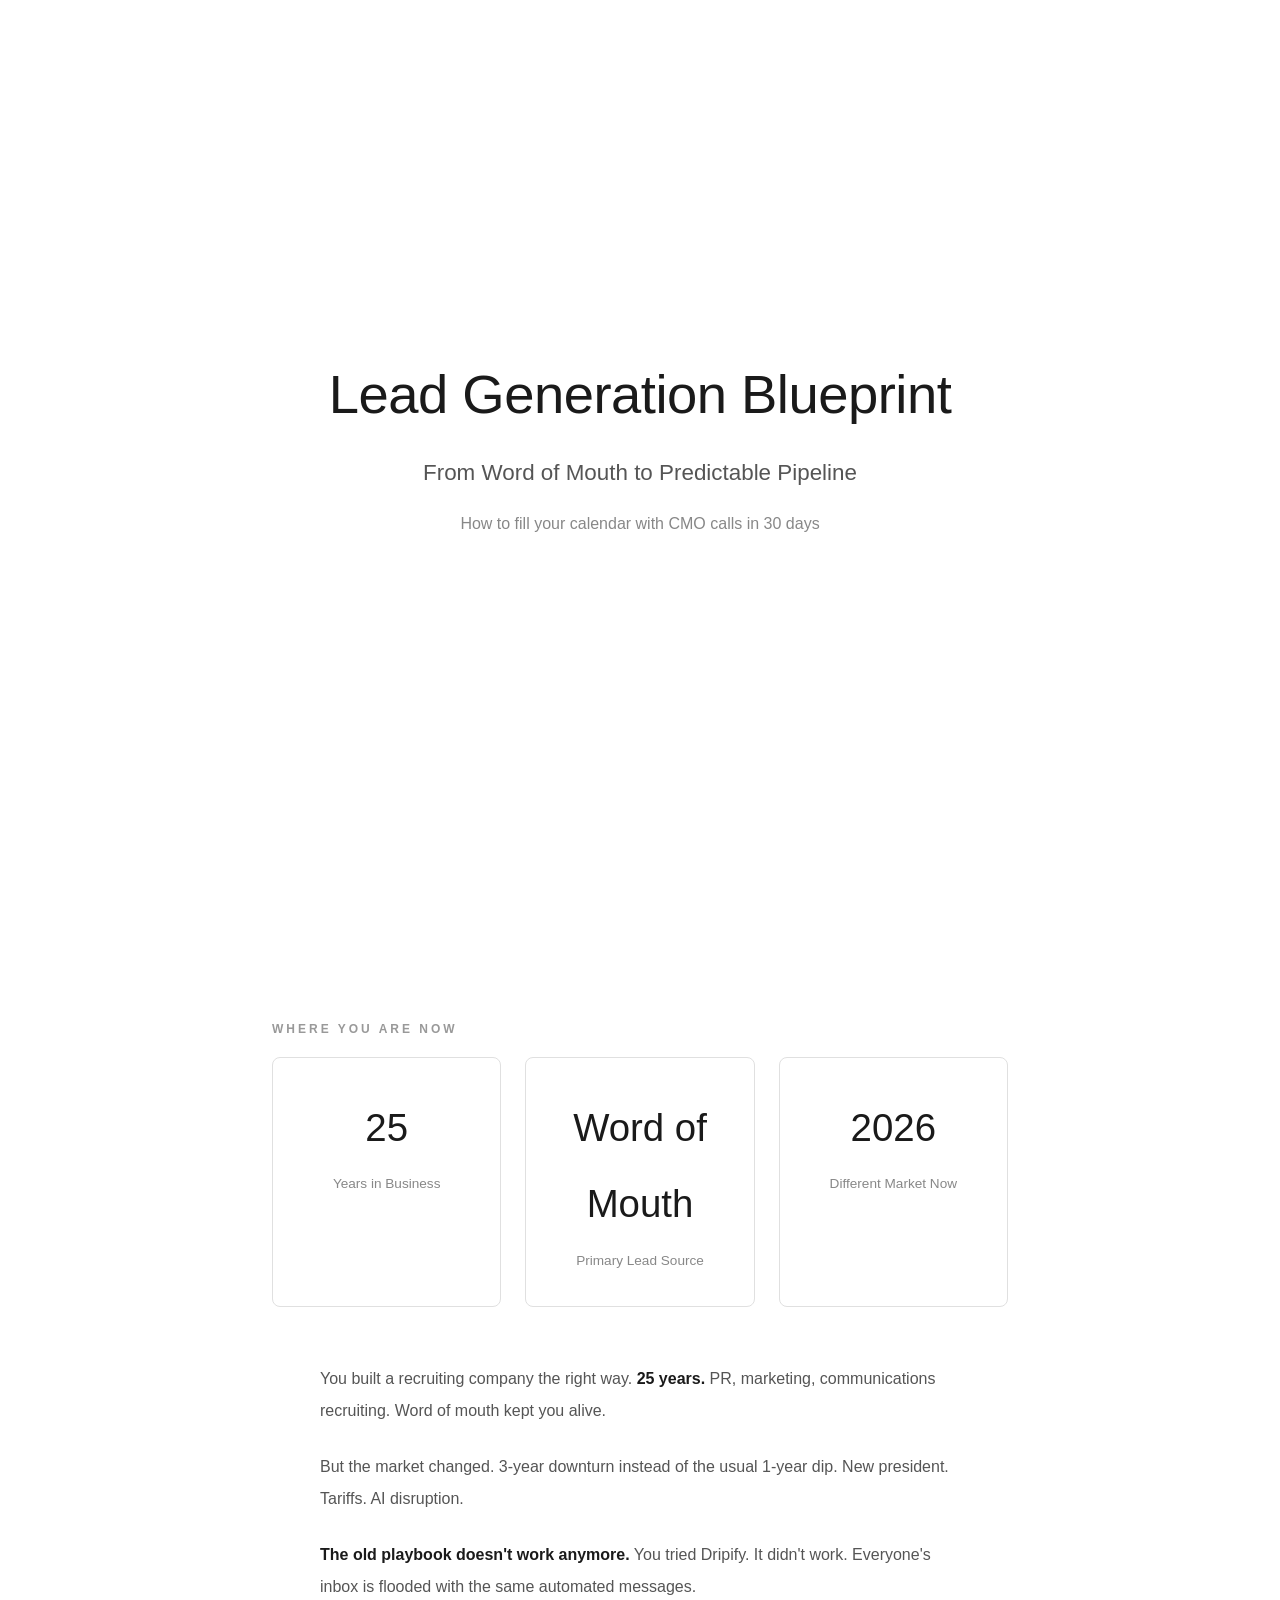
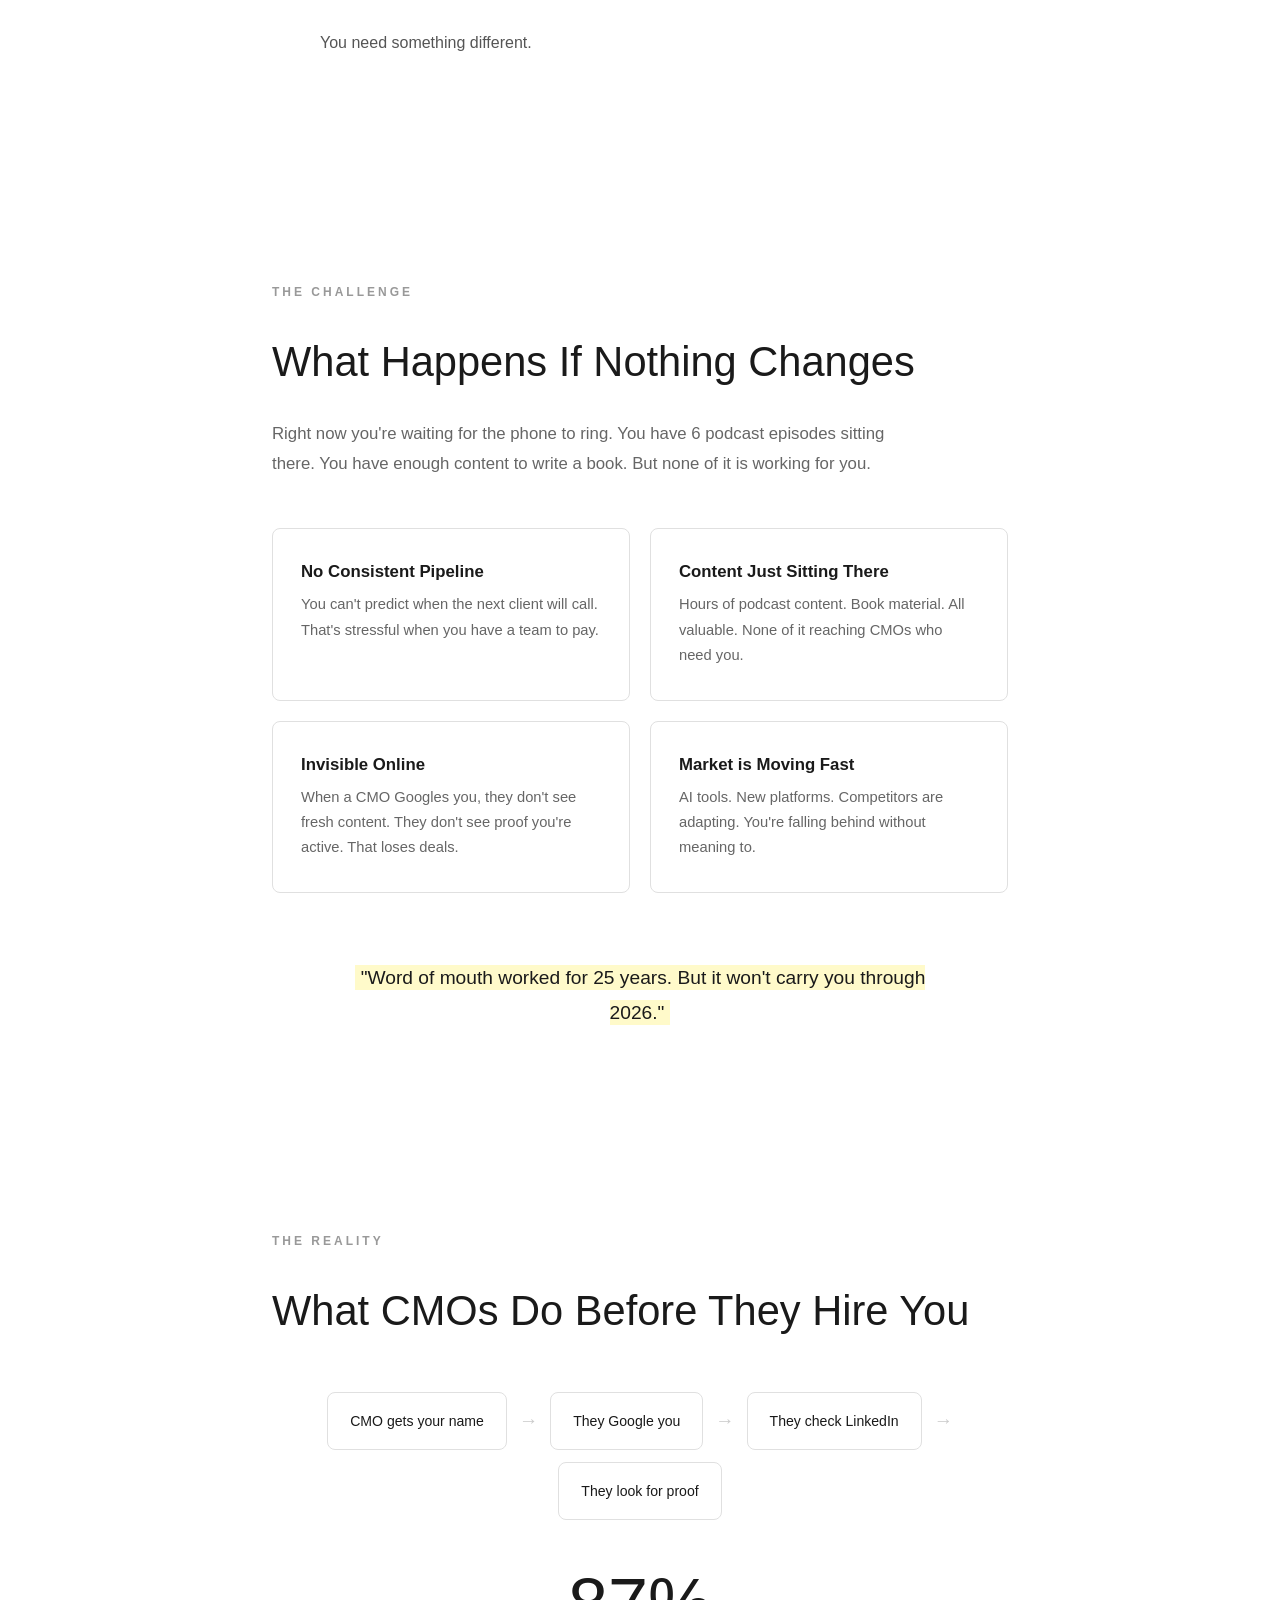
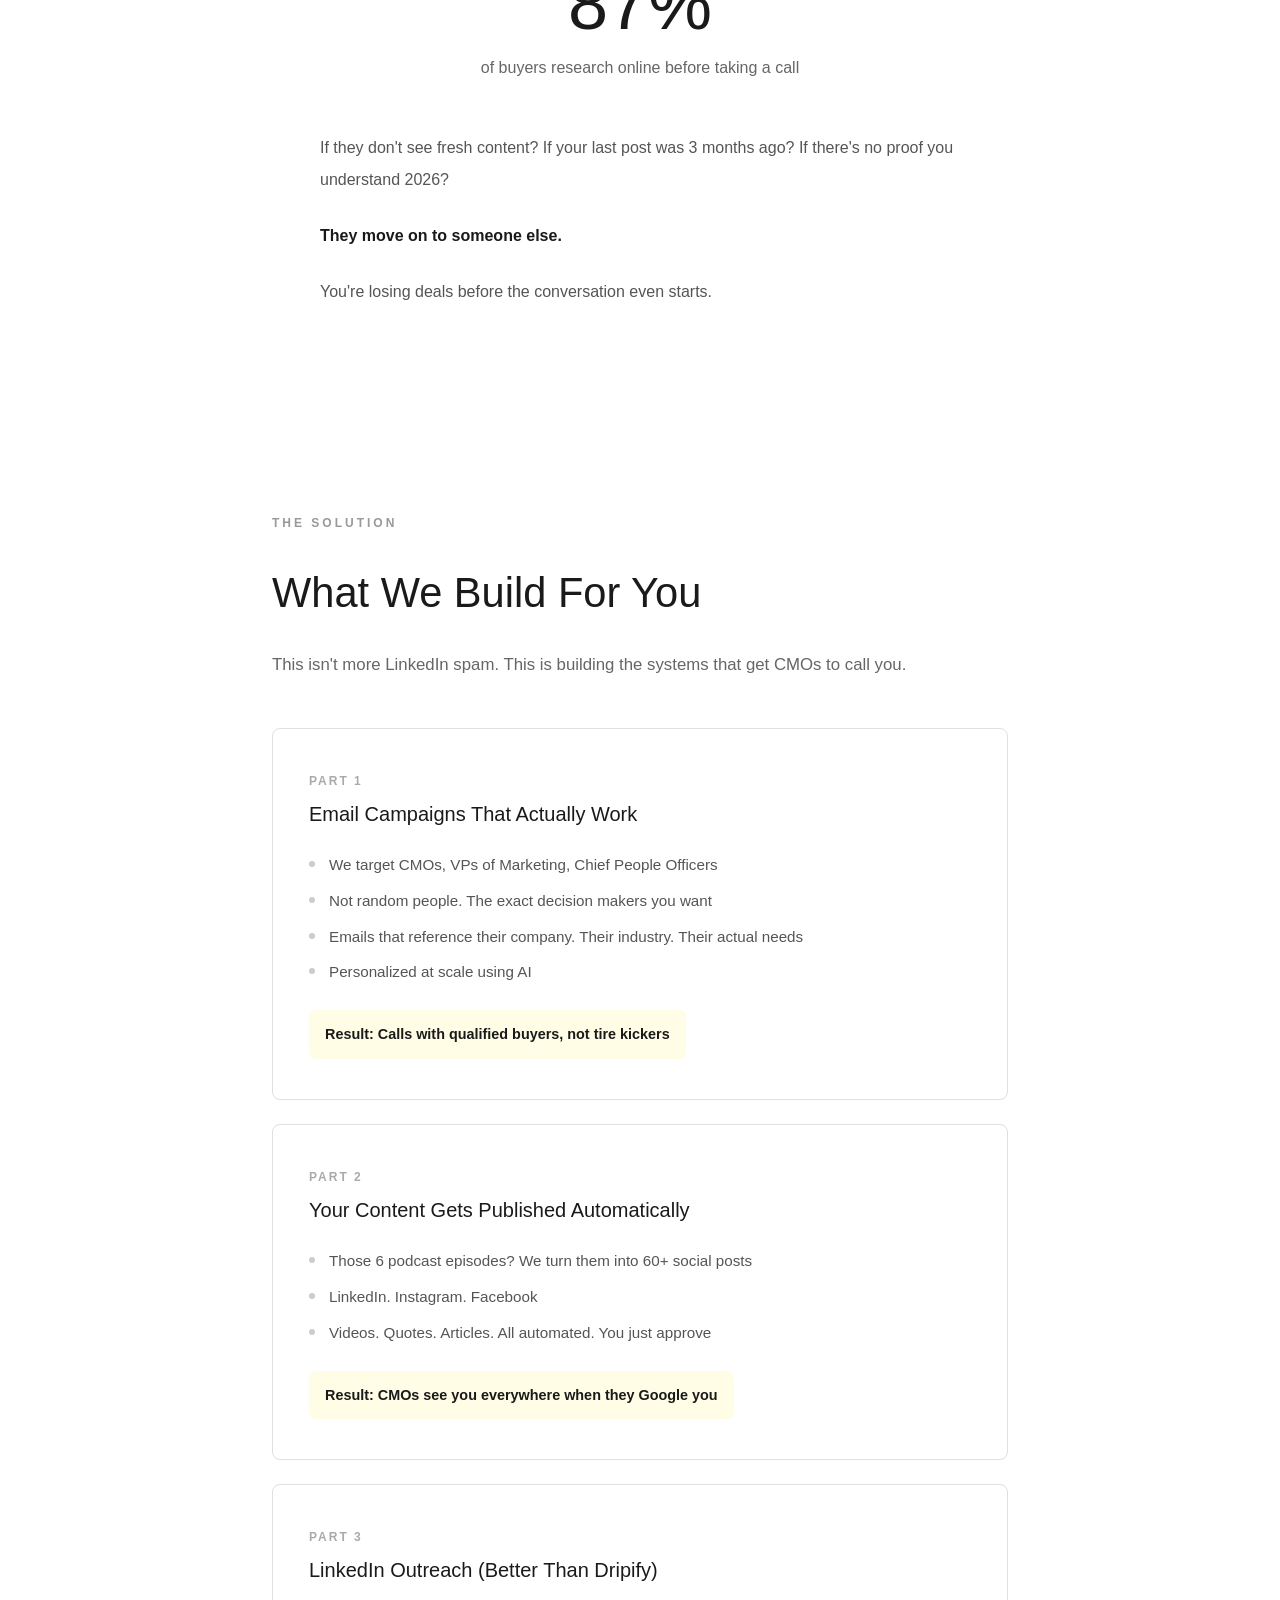
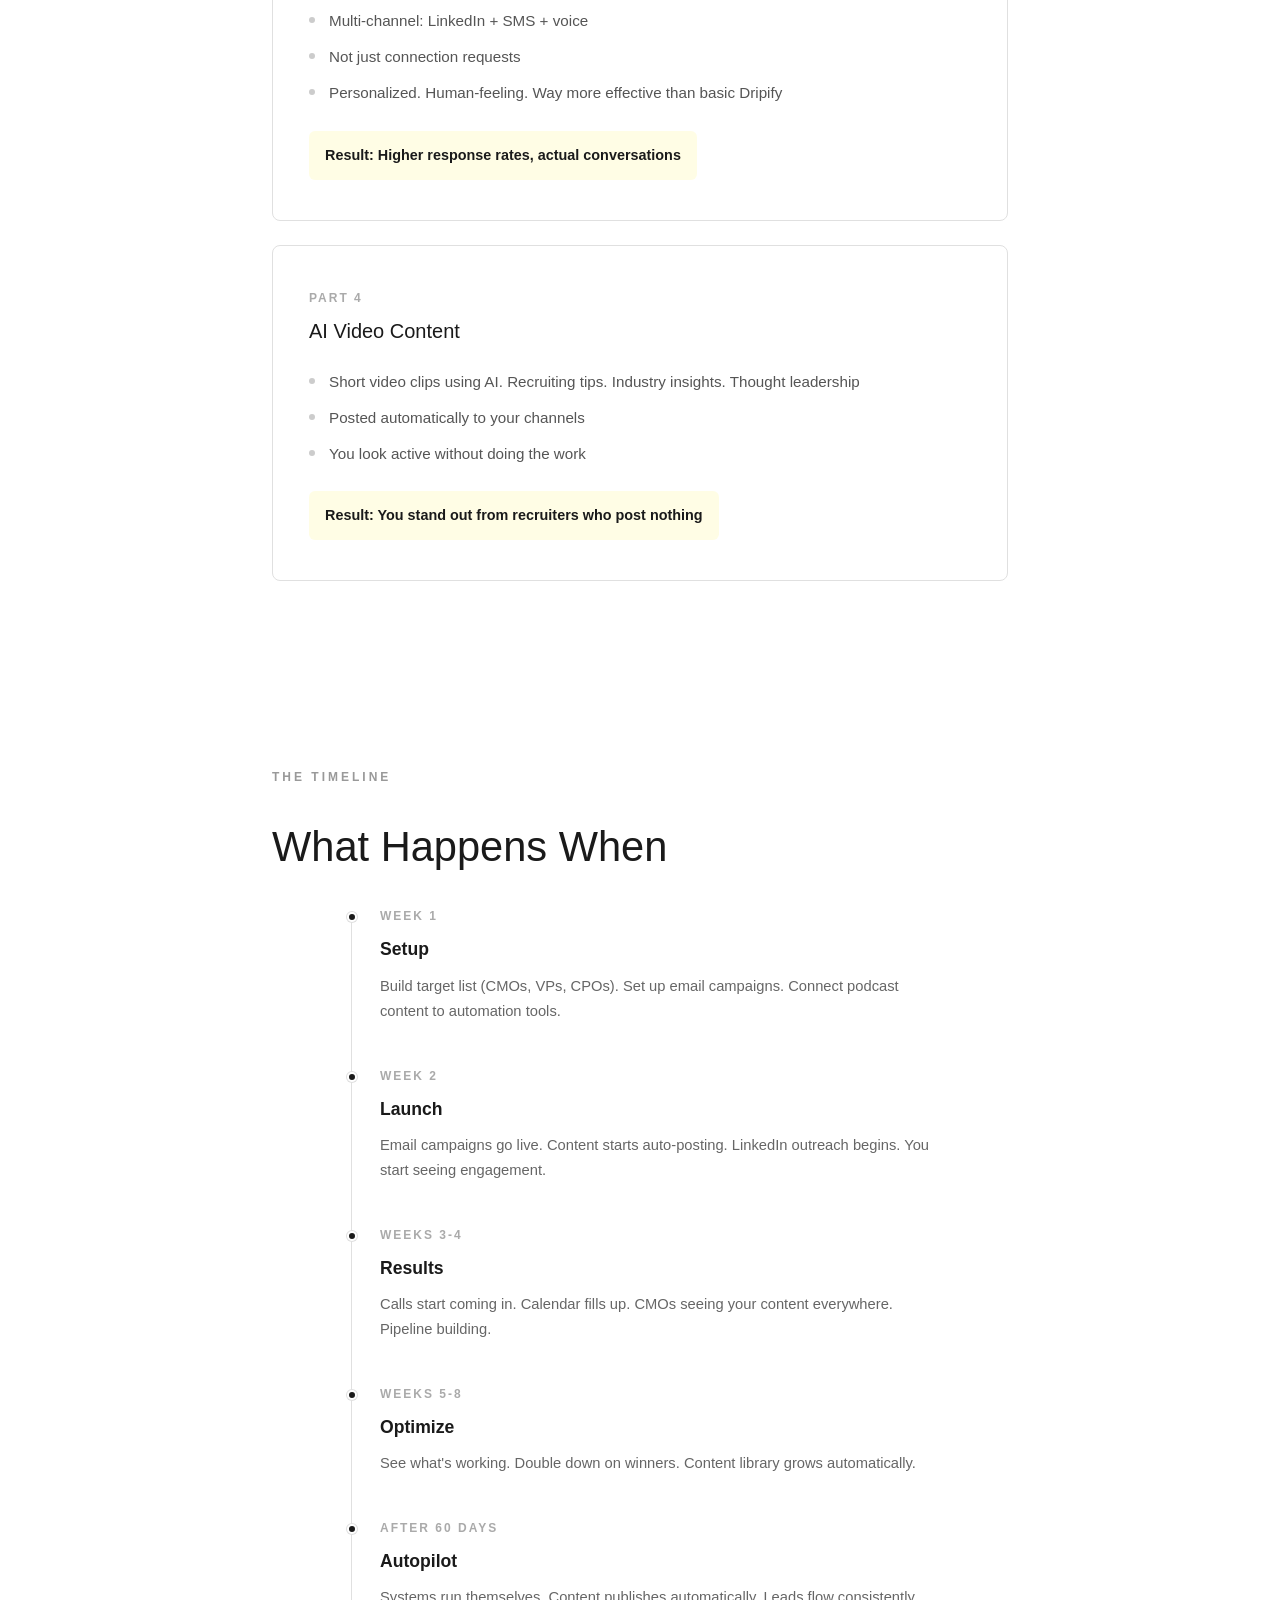
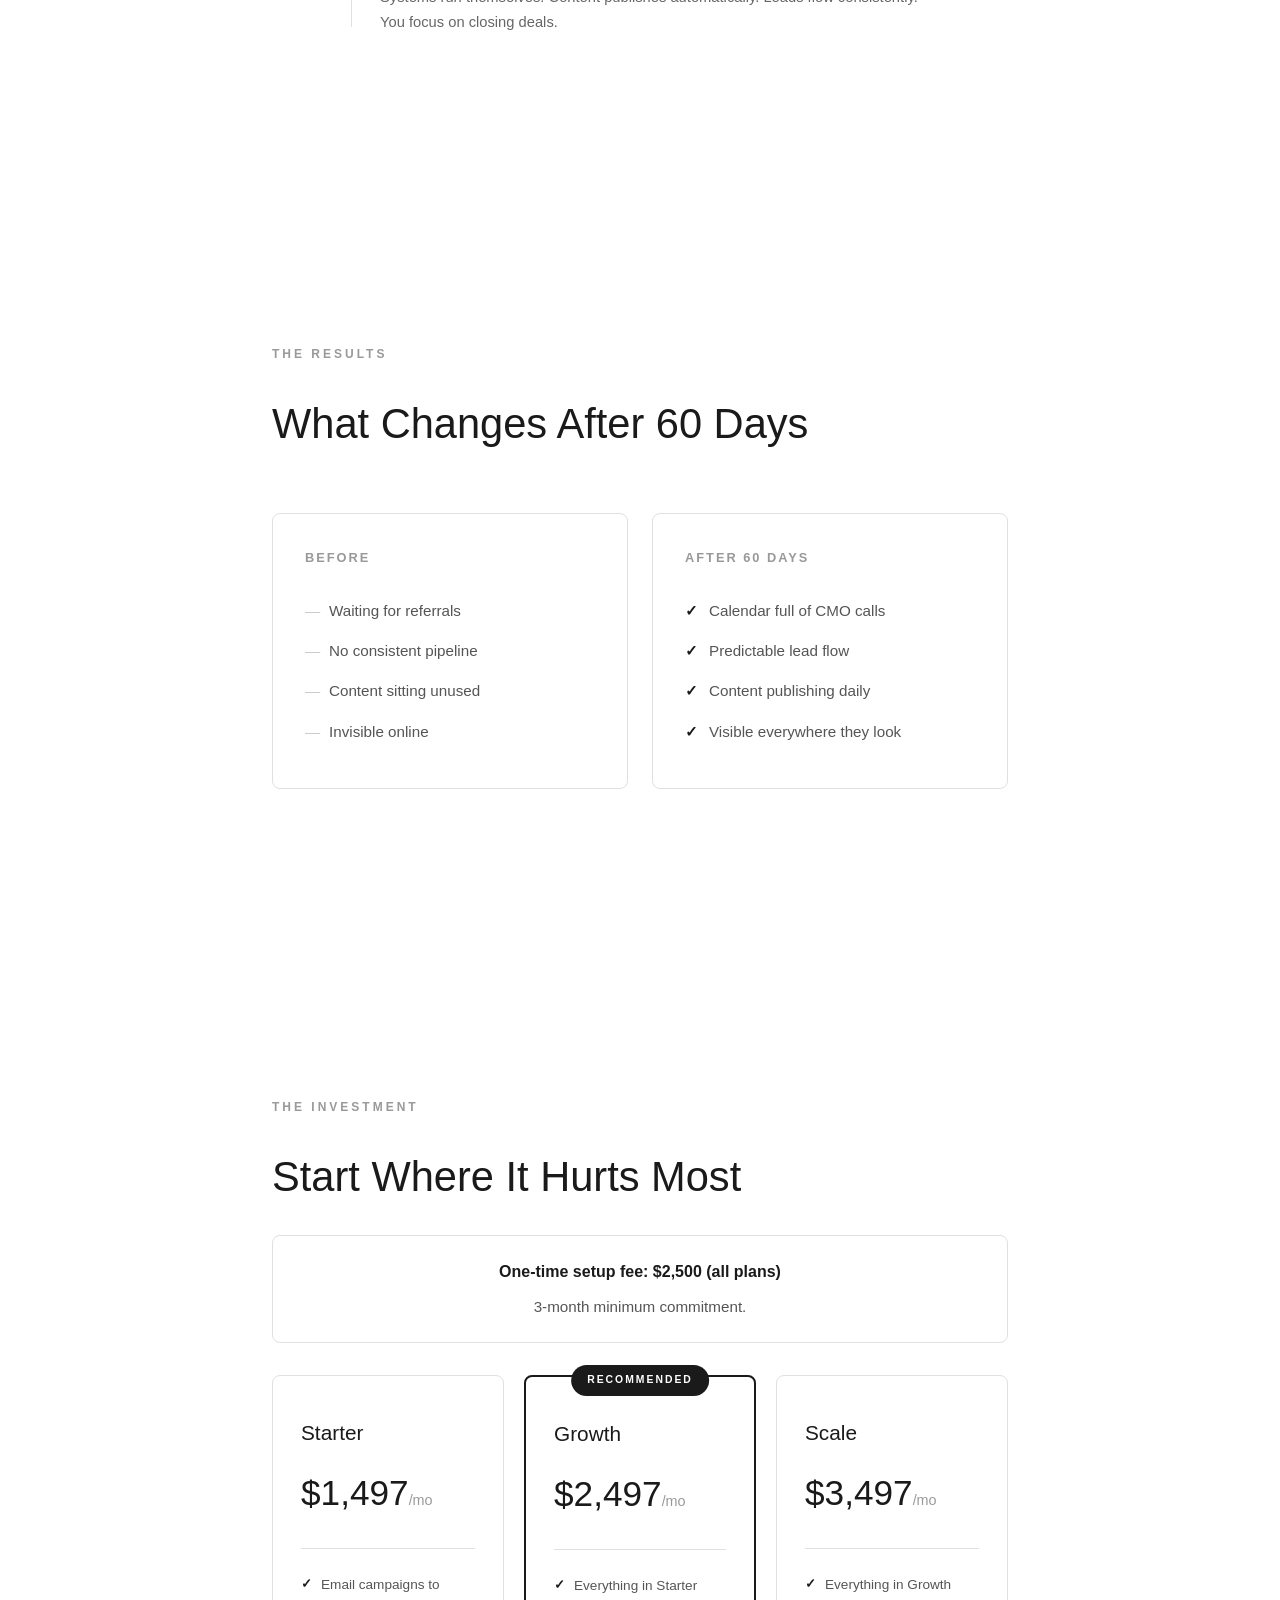
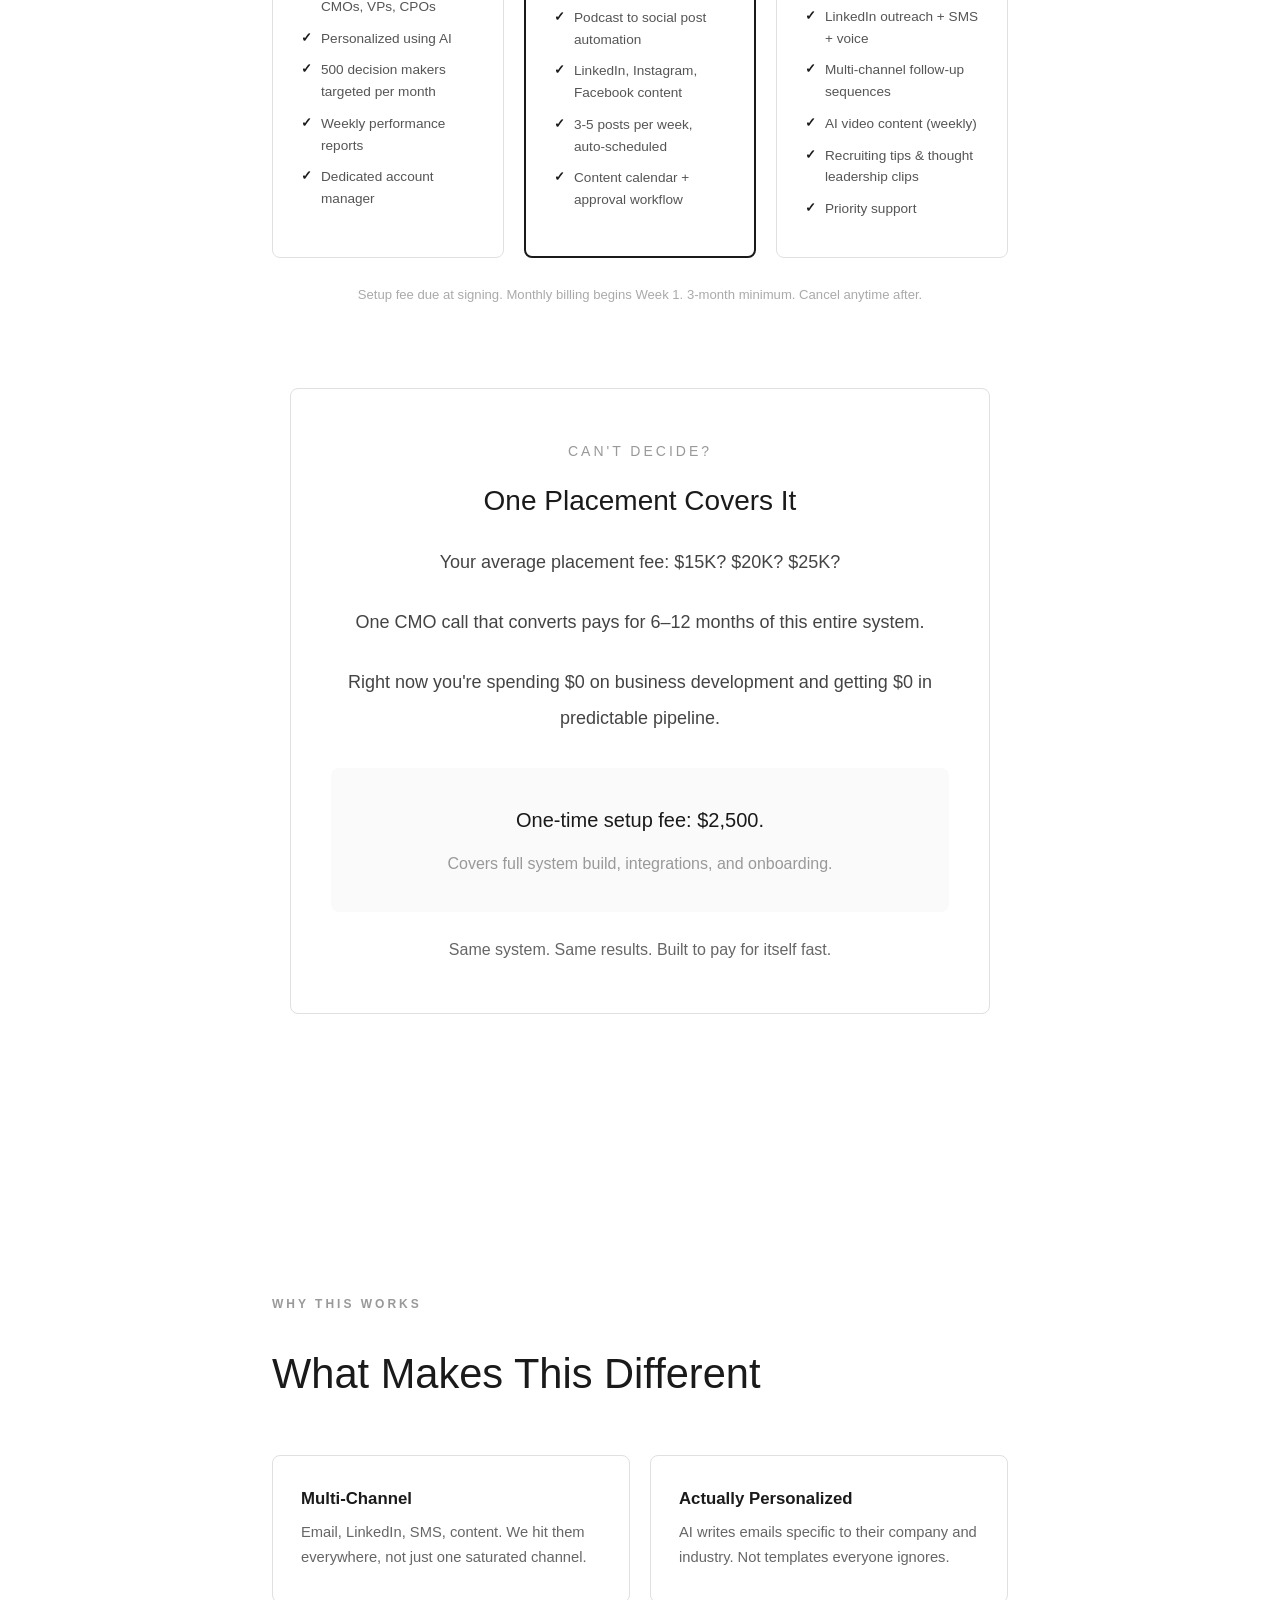
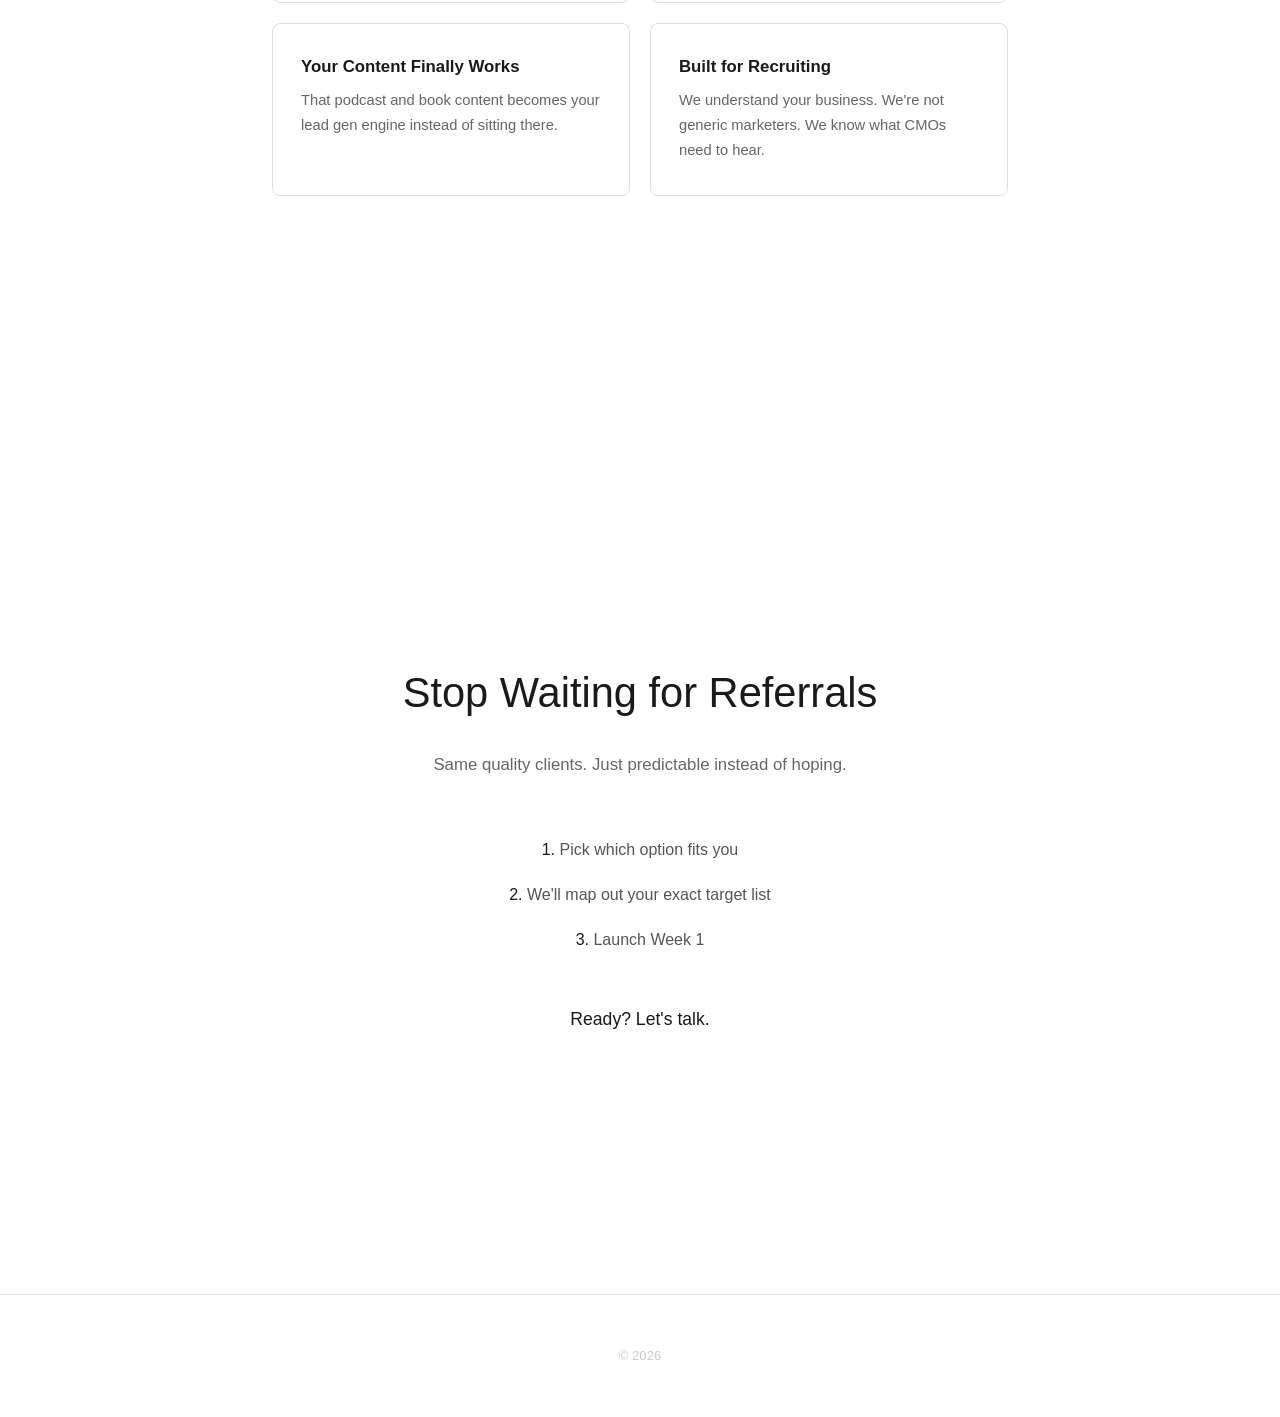
==== commit 155718bd: "Complete revamp: dark brand + new ladder across both funnels, wiring docs - Ads System: fire-your-ag" ====
--- a/index.html
+++ b/index.html
@@ -3,31 +3,951 @@
 <head>
 <meta charset="UTF-8">
 <meta name="viewport" content="width=device-width, initial-scale=1.0">
-<title>Content Engine — Discover, Research, Create & Plan</title>
-<meta name="description" content="Multi-client content command center: discover trends, research angles, create platform-native content, and plan your calendar — with an AI coach built in.">
-<link rel="icon" href="data:image/svg+xml,%3Csvg xmlns='http://www.w3.org/2000/svg' viewBox='0 0 32 32'%3E%3Crect width='32' height='32' rx='8' fill='%233987e5'/%3E%3Ctext x='16' y='22' font-size='15' font-weight='700' font-family='system-ui' fill='white' text-anchor='middle'%3ECE%3C/text%3E%3C/svg%3E">
-<link rel="stylesheet" href="assets/css/app.css">
+<title>Lead Generation Blueprint: From Word of Mouth to Predictable Pipeline</title>
+<style>
+*, *::before, *::after { margin: 0; padding: 0; box-sizing: border-box; }
+
+html { scroll-behavior: smooth; }
+
+body {
+  font-family: -apple-system, BlinkMacSystemFont, 'Segoe UI', 'Roboto', sans-serif;
+  background: #ffffff;
+  color: #1a1a1a;
+  font-size: 19px;
+  line-height: 2.0;
+  -webkit-font-smoothing: antialiased;
+}
+
+h1, h2, h3, h4 { line-height: 1.3; }
+
+.container {
+  max-width: 800px;
+  margin: 0 auto;
+  padding: 0 32px;
+}
+
+/* Fade-in animation */
+.fade-in {
+  opacity: 0;
+  transform: translateY(24px);
+  transition: opacity 0.8s ease, transform 0.8s ease;
+}
+.fade-in.visible {
+  opacity: 1;
+  transform: translateY(0);
+}
+.fade-in.d1 { transition-delay: 0.1s; }
+.fade-in.d2 { transition-delay: 0.2s; }
+.fade-in.d3 { transition-delay: 0.3s; }
+.fade-in.d4 { transition-delay: 0.4s; }
+
+/* ─── HERO ─── */
+.hero {
+  min-height: 100vh;
+  display: flex;
+  align-items: center;
+  justify-content: center;
+  text-align: center;
+  padding: 80px 32px;
+}
+.hero h1 {
+  font-size: clamp(2.4rem, 5vw, 3.4rem);
+  font-weight: 300;
+  letter-spacing: -0.5px;
+  margin-bottom: 20px;
+  color: #1a1a1a;
+}
+.hero .subtitle {
+  font-size: clamp(1.1rem, 2.5vw, 1.4rem);
+  font-weight: 400;
+  color: #555;
+  margin-bottom: 12px;
+}
+.hero .sub-desc {
+  font-size: 1rem;
+  color: #888;
+  max-width: 440px;
+  margin: 0 auto;
+}
+
+/* ─── SECTIONS ─── */
+section {
+  min-height: 100vh;
+  display: flex;
+  align-items: center;
+  padding: 80px 32px;
+}
+section .container {
+  width: 100%;
+}
+
+.section-label {
+  font-size: 12px;
+  font-weight: 600;
+  letter-spacing: 3px;
+  text-transform: uppercase;
+  color: #999;
+  margin-bottom: 16px;
+}
+.section-title {
+  font-size: clamp(2rem, 4vw, 2.6rem);
+  font-weight: 300;
+  margin-bottom: 16px;
+  color: #1a1a1a;
+}
+.section-subtitle {
+  font-size: 1.05rem;
+  color: #666;
+  max-width: 640px;
+  margin-bottom: 48px;
+  line-height: 1.8;
+}
+
+/* ─── STAT BLOCK ─── */
+.stat-row {
+  display: grid;
+  grid-template-columns: repeat(3, 1fr);
+  gap: 24px;
+  margin-bottom: 56px;
+}
+.stat-item {
+  text-align: center;
+  padding: 32px 16px;
+  border: 1px solid #e0e0e0;
+  border-radius: 8px;
+  transition: border-color 0.3s, transform 0.3s;
+}
+.stat-item:hover {
+  border-color: #bbb;
+  transform: translateY(-2px);
+}
+.stat-number {
+  font-size: 2.4rem;
+  font-weight: 300;
+  color: #1a1a1a;
+  margin-bottom: 4px;
+}
+.stat-label {
+  font-size: 0.85rem;
+  color: #888;
+  font-weight: 500;
+}
+
+/* ─── COPY BLOCKS ─── */
+.copy-block {
+  max-width: 640px;
+  margin: 0 auto;
+}
+.copy-block p {
+  color: #555;
+  margin-bottom: 24px;
+  font-size: 1rem;
+}
+.copy-block p strong { color: #1a1a1a; }
+
+/* ─── CARDS GRID ─── */
+.cards-grid {
+  display: grid;
+  grid-template-columns: repeat(2, 1fr);
+  gap: 20px;
+  margin-top: 40px;
+  margin-bottom: 48px;
+}
+.card {
+  background: #ffffff;
+  border: 1px solid #e0e0e0;
+  border-radius: 8px;
+  padding: 32px 28px;
+  transition: transform 0.3s, border-color 0.3s;
+}
+.card:hover {
+  transform: translateY(-3px);
+  border-color: #bbb;
+}
+.card h3 {
+  font-size: 1.05rem;
+  font-weight: 600;
+  margin-bottom: 10px;
+  color: #1a1a1a;
+}
+.card p {
+  color: #666;
+  font-size: 0.92rem;
+  line-height: 1.7;
+}
+
+/* ─── PULL QUOTE ─── */
+.pull-quote {
+  padding: 20px 0;
+  margin: 0 auto;
+  max-width: 600px;
+  font-size: 1.2rem;
+  font-weight: 400;
+  color: #1a1a1a;
+  text-align: center;
+  line-height: 1.8;
+}
+.pull-quote .highlight {
+  background: #ffeb3b44;
+  padding: 2px 6px;
+}
+
+/* ─── BUYER JOURNEY ─── */
+.journey-flow {
+  display: flex;
+  align-items: center;
+  justify-content: center;
+  gap: 12px;
+  flex-wrap: wrap;
+  margin: 40px 0;
+}
+.journey-step {
+  border: 1px solid #e0e0e0;
+  border-radius: 8px;
+  padding: 14px 22px;
+  font-size: 0.88rem;
+  font-weight: 500;
+  text-align: center;
+  color: #1a1a1a;
+}
+.journey-arrow {
+  color: #ccc;
+  font-size: 1.2rem;
+}
+.big-stat {
+  text-align: center;
+  margin: 48px 0;
+}
+.big-stat-number {
+  font-size: 4.5rem;
+  font-weight: 300;
+  color: #1a1a1a;
+  line-height: 1;
+}
+.big-stat-label {
+  font-size: 1rem;
+  color: #666;
+  margin-top: 12px;
+  max-width: 380px;
+  margin-left: auto;
+  margin-right: auto;
+}
+
+/* ─── SOLUTION ─── */
+.solution-block {
+  border: 1px solid #e0e0e0;
+  border-radius: 8px;
+  padding: 40px 36px;
+  margin-bottom: 24px;
+  transition: border-color 0.3s;
+}
+.solution-block:hover {
+  border-color: #bbb;
+}
+.solution-part-label {
+  font-size: 0.75rem;
+  font-weight: 600;
+  letter-spacing: 2px;
+  text-transform: uppercase;
+  color: #aaa;
+  margin-bottom: 8px;
+}
+.solution-block h3 {
+  font-size: 1.25rem;
+  font-weight: 500;
+  margin-bottom: 20px;
+  color: #1a1a1a;
+}
+.solution-block ul {
+  list-style: none;
+  margin-bottom: 20px;
+}
+.solution-block li {
+  color: #555;
+  font-size: 0.95rem;
+  padding: 5px 0 5px 20px;
+  position: relative;
+  line-height: 1.7;
+}
+.solution-block li::before {
+  content: '';
+  position: absolute;
+  left: 0; top: 14px;
+  width: 6px; height: 6px;
+  border-radius: 50%;
+  background: #ccc;
+}
+.solution-result {
+  font-size: 0.9rem;
+  font-weight: 600;
+  color: #1a1a1a;
+  padding: 10px 16px;
+  background: #ffeb3b22;
+  border-radius: 6px;
+  display: inline-block;
+}
+
+/* ─── TIMELINE ─── */
+.timeline {
+  max-width: 600px;
+  margin: 0 auto;
+  position: relative;
+  padding-left: 40px;
+}
+.timeline::before {
+  content: '';
+  position: absolute;
+  left: 11px; top: 8px; bottom: 8px;
+  width: 1px;
+  background: #e0e0e0;
+}
+.timeline-item {
+  margin-bottom: 40px;
+  position: relative;
+}
+.timeline-item:last-child { margin-bottom: 0; }
+.timeline-dot {
+  position: absolute;
+  left: -33px; top: 8px;
+  width: 10px; height: 10px;
+  border-radius: 50%;
+  background: #1a1a1a;
+  border: 2px solid #fff;
+  box-shadow: 0 0 0 1px #e0e0e0;
+}
+.timeline-label {
+  font-size: 0.75rem;
+  font-weight: 600;
+  letter-spacing: 2px;
+  text-transform: uppercase;
+  color: #aaa;
+  margin-bottom: 4px;
+}
+.timeline-title {
+  font-size: 1.1rem;
+  font-weight: 600;
+  margin-bottom: 6px;
+  color: #1a1a1a;
+}
+.timeline-desc {
+  color: #666;
+  font-size: 0.92rem;
+  line-height: 1.7;
+}
+
+/* ─── BEFORE / AFTER ─── */
+.ba-grid {
+  display: grid;
+  grid-template-columns: 1fr 1fr;
+  gap: 24px;
+  margin-top: 48px;
+}
+.ba-col {
+  padding: 36px 32px;
+  border-radius: 8px;
+  border: 1px solid #e0e0e0;
+}
+.ba-col h3 {
+  font-size: 0.8rem;
+  font-weight: 600;
+  letter-spacing: 2px;
+  text-transform: uppercase;
+  margin-bottom: 24px;
+  color: #999;
+}
+.ba-col ul { list-style: none; }
+.ba-col li {
+  color: #555;
+  font-size: 0.95rem;
+  padding: 8px 0 8px 24px;
+  position: relative;
+  line-height: 1.6;
+}
+.ba-before li::before {
+  content: '\2014';
+  position: absolute;
+  left: 0;
+  color: #ccc;
+  font-weight: 500;
+}
+.ba-after li::before {
+  content: '\2713';
+  position: absolute;
+  left: 0;
+  color: #1a1a1a;
+  font-weight: 600;
+}
+
+/* ─── PRICING ─── */
+.pricing-note {
+  text-align: center;
+  padding: 20px 24px;
+  border: 1px solid #e0e0e0;
+  border-radius: 8px;
+  margin-bottom: 32px;
+  font-size: 0.95rem;
+  color: #555;
+}
+.pricing-note strong {
+  color: #1a1a1a;
+  display: block;
+  margin-bottom: 4px;
+  font-size: 1rem;
+}
+.pricing-grid {
+  display: grid;
+  grid-template-columns: repeat(3, 1fr);
+  gap: 20px;
+  margin-bottom: 24px;
+}
+.pricing-card {
+  border: 1px solid #e0e0e0;
+  border-radius: 8px;
+  padding: 36px 28px 32px;
+  position: relative;
+  transition: transform 0.3s, border-color 0.3s;
+}
+.pricing-card:hover {
+  transform: translateY(-3px);
+  border-color: #bbb;
+}
+.pricing-card.recommended {
+  border: 2px solid #1a1a1a;
+}
+.pricing-badge {
+  position: absolute;
+  top: -12px; left: 50%;
+  transform: translateX(-50%);
+  background: #1a1a1a;
+  color: #fff;
+  font-size: 0.65rem;
+  font-weight: 700;
+  letter-spacing: 2px;
+  text-transform: uppercase;
+  padding: 5px 16px;
+  border-radius: 100px;
+  white-space: nowrap;
+}
+.pricing-tier {
+  font-size: 1.3rem;
+  font-weight: 500;
+  margin-bottom: 4px;
+  color: #1a1a1a;
+}
+.pricing-price {
+  font-size: 2.2rem;
+  font-weight: 300;
+  margin-bottom: 4px;
+  color: #1a1a1a;
+}
+.pricing-price span {
+  font-size: 0.9rem;
+  font-weight: 400;
+  color: #999;
+}
+.pricing-features {
+  list-style: none;
+  margin: 20px 0 0;
+  padding-top: 20px;
+  border-top: 1px solid #e0e0e0;
+}
+.pricing-features li {
+  font-size: 0.85rem;
+  color: #555;
+  padding: 5px 0 5px 20px;
+  position: relative;
+  line-height: 1.6;
+}
+.pricing-features li::before {
+  content: '\2713';
+  position: absolute;
+  left: 0;
+  color: #1a1a1a;
+  font-weight: 600;
+  font-size: 0.8rem;
+}
+.pricing-fine {
+  text-align: center;
+  color: #aaa;
+  font-size: 0.82rem;
+}
+
+/* ─── WHY THIS WORKS ─── */
+.why-grid {
+  display: grid;
+  grid-template-columns: repeat(2, 1fr);
+  gap: 20px;
+  margin-top: 40px;
+}
+.why-card {
+  border: 1px solid #e0e0e0;
+  border-radius: 8px;
+  padding: 32px 28px;
+  transition: transform 0.3s, border-color 0.3s;
+}
+.why-card:hover {
+  transform: translateY(-3px);
+  border-color: #bbb;
+}
+.why-card h3 {
+  font-size: 1.05rem;
+  font-weight: 600;
+  margin-bottom: 10px;
+  color: #1a1a1a;
+}
+.why-card p {
+  color: #666;
+  font-size: 0.92rem;
+  line-height: 1.7;
+}
+
+/* ─── NEXT STEPS ─── */
+.next-steps {
+  text-align: center;
+}
+.next-steps .steps-list {
+  list-style: none;
+  margin: 40px 0;
+}
+.next-steps .steps-list li {
+  font-size: 1rem;
+  color: #555;
+  padding: 8px 0;
+  line-height: 1.8;
+}
+.next-steps .steps-list li span {
+  color: #1a1a1a;
+  font-weight: 500;
+}
+.next-steps .ready {
+  font-size: 1.1rem;
+  color: #1a1a1a;
+  margin-top: 32px;
+  font-weight: 400;
+}
+
+/* ─── FOOTER ─── */
+footer {
+  text-align: center;
+  padding: 48px 32px;
+  border-top: 1px solid #e0e0e0;
+  color: #ccc;
+  font-size: 0.82rem;
+}
+
+/* ─── RESPONSIVE ─── */
+@media (max-width: 768px) {
+  section { padding: 60px 24px; min-height: auto; min-height: 100vh; }
+  .stat-row { grid-template-columns: 1fr; gap: 16px; }
+  .cards-grid { grid-template-columns: 1fr; }
+  .ba-grid { grid-template-columns: 1fr; gap: 16px; }
+  .pricing-grid { grid-template-columns: 1fr; max-width: 360px; margin-left: auto; margin-right: auto; }
+  .why-grid { grid-template-columns: 1fr; }
+  .journey-arrow { display: none; }
+  .journey-flow { flex-direction: column; gap: 10px; }
+  .journey-step { width: 100%; }
+  .solution-block { padding: 28px 24px; }
+}
+
+@media (max-width: 480px) {
+  body { font-size: 17px; }
+  .hero { padding: 60px 20px; }
+  .hero h1 { font-size: 2rem; }
+  .pull-quote { font-size: 1.05rem; }
+  .big-stat-number { font-size: 3.5rem; }
+}
+</style>
 </head>
 <body>
-<div id="app"></div>
-
-<noscript>
-  <div style="max-width:520px;margin:80px auto;text-align:center;font-family:system-ui;color:#c3c2b7;">
-    <h1 style="color:#fff;">Content Engine</h1>
-    <p>This app requires JavaScript. Please enable it and reload.</p>
-  </div>
-</noscript>
-
-<script src="assets/js/store.js"></script>
-<script src="assets/js/ui.js"></script>
-<script src="assets/js/data/trends.js"></script>
-<script src="assets/js/views/dashboard.js"></script>
-<script src="assets/js/views/discover.js"></script>
-<script src="assets/js/views/research.js"></script>
-<script src="assets/js/views/create.js"></script>
-<script src="assets/js/views/plan.js"></script>
-<script src="assets/js/views/coach.js"></script>
-<script src="assets/js/views/clients.js"></script>
-<script src="assets/js/app.js"></script>
+
+<!-- HERO -->
+<section class="hero">
+  <div class="container">
+    <div class="fade-in">
+      <h1>Lead Generation Blueprint</h1>
+    </div>
+    <div class="fade-in d1">
+      <p class="subtitle">From Word of Mouth to Predictable Pipeline</p>
+    </div>
+    <div class="fade-in d2">
+      <p class="sub-desc">How to fill your calendar with CMO calls in 30 days</p>
+    </div>
+  </div>
+</section>
+
+<!-- WHERE YOU ARE NOW -->
+<section>
+  <div class="container">
+    <div class="fade-in">
+      <div class="section-label">Where You Are Now</div>
+    </div>
+
+    <div class="stat-row fade-in d1">
+      <div class="stat-item">
+        <div class="stat-number">25</div>
+        <div class="stat-label">Years in Business</div>
+      </div>
+      <div class="stat-item">
+        <div class="stat-number">Word of Mouth</div>
+        <div class="stat-label">Primary Lead Source</div>
+      </div>
+      <div class="stat-item">
+        <div class="stat-number">2026</div>
+        <div class="stat-label">Different Market Now</div>
+      </div>
+    </div>
+
+    <div class="copy-block fade-in d2">
+      <p>You built a recruiting company the right way. <strong>25 years.</strong> PR, marketing, communications recruiting. Word of mouth kept you alive.</p>
+
+      <p>But the market changed. 3-year downturn instead of the usual 1-year dip. New president. Tariffs. AI disruption.</p>
+
+      <p><strong>The old playbook doesn't work anymore.</strong> You tried Dripify. It didn't work. Everyone's inbox is flooded with the same automated messages.</p>
+
+      <p>You need something different.</p>
+    </div>
+  </div>
+</section>
+
+<!-- THE CHALLENGE -->
+<section>
+  <div class="container">
+    <div class="fade-in">
+      <div class="section-label">The Challenge</div>
+      <div class="section-title">What Happens If Nothing Changes</div>
+    </div>
+    <div class="fade-in d1">
+      <div class="section-subtitle">Right now you're waiting for the phone to ring. You have 6 podcast episodes sitting there. You have enough content to write a book. But none of it is working for you.</div>
+    </div>
+
+    <div class="cards-grid fade-in d2">
+      <div class="card">
+        <h3>No Consistent Pipeline</h3>
+        <p>You can't predict when the next client will call. That's stressful when you have a team to pay.</p>
+      </div>
+      <div class="card">
+        <h3>Content Just Sitting There</h3>
+        <p>Hours of podcast content. Book material. All valuable. None of it reaching CMOs who need you.</p>
+      </div>
+      <div class="card">
+        <h3>Invisible Online</h3>
+        <p>When a CMO Googles you, they don't see fresh content. They don't see proof you're active. That loses deals.</p>
+      </div>
+      <div class="card">
+        <h3>Market is Moving Fast</h3>
+        <p>AI tools. New platforms. Competitors are adapting. You're falling behind without meaning to.</p>
+      </div>
+    </div>
+
+    <div class="pull-quote fade-in d3">
+      <span class="highlight">"Word of mouth worked for 25 years. But it won't carry you through 2026."</span>
+    </div>
+  </div>
+</section>
+
+<!-- THE REALITY -->
+<section>
+  <div class="container">
+    <div class="fade-in">
+      <div class="section-label">The Reality</div>
+      <div class="section-title">What CMOs Do Before They Hire You</div>
+    </div>
+
+    <div class="journey-flow fade-in d1">
+      <div class="journey-step">CMO gets your name</div>
+      <div class="journey-arrow">&rarr;</div>
+      <div class="journey-step">They Google you</div>
+      <div class="journey-arrow">&rarr;</div>
+      <div class="journey-step">They check LinkedIn</div>
+      <div class="journey-arrow">&rarr;</div>
+      <div class="journey-step">They look for proof</div>
+    </div>
+
+    <div class="big-stat fade-in d2">
+      <div class="big-stat-number">87%</div>
+      <div class="big-stat-label">of buyers research online before taking a call</div>
+    </div>
+
+    <div class="copy-block fade-in d3">
+      <p>If they don't see fresh content? If your last post was 3 months ago? If there's no proof you understand 2026?</p>
+
+      <p><strong>They move on to someone else.</strong></p>
+
+      <p>You're losing deals before the conversation even starts.</p>
+    </div>
+  </div>
+</section>
+
+<!-- THE SOLUTION -->
+<section>
+  <div class="container">
+    <div class="fade-in">
+      <div class="section-label">The Solution</div>
+      <div class="section-title">What We Build For You</div>
+      <div class="section-subtitle">This isn't more LinkedIn spam. This is building the systems that get CMOs to call you.</div>
+    </div>
+
+    <div class="solution-block fade-in d1">
+      <div class="solution-part-label">Part 1</div>
+      <h3>Email Campaigns That Actually Work</h3>
+      <ul>
+        <li>We target CMOs, VPs of Marketing, Chief People Officers</li>
+        <li>Not random people. The exact decision makers you want</li>
+        <li>Emails that reference their company. Their industry. Their actual needs</li>
+        <li>Personalized at scale using AI</li>
+      </ul>
+      <div class="solution-result">Result: Calls with qualified buyers, not tire kickers</div>
+    </div>
+
+    <div class="solution-block fade-in d2">
+      <div class="solution-part-label">Part 2</div>
+      <h3>Your Content Gets Published Automatically</h3>
+      <ul>
+        <li>Those 6 podcast episodes? We turn them into 60+ social posts</li>
+        <li>LinkedIn. Instagram. Facebook</li>
+        <li>Videos. Quotes. Articles. All automated. You just approve</li>
+      </ul>
+      <div class="solution-result">Result: CMOs see you everywhere when they Google you</div>
+    </div>
+
+    <div class="solution-block fade-in d3">
+      <div class="solution-part-label">Part 3</div>
+      <h3>LinkedIn Outreach (Better Than Dripify)</h3>
+      <ul>
+        <li>Multi-channel: LinkedIn + SMS + voice</li>
+        <li>Not just connection requests</li>
+        <li>Personalized. Human-feeling. Way more effective than basic Dripify</li>
+      </ul>
+      <div class="solution-result">Result: Higher response rates, actual conversations</div>
+    </div>
+
+    <div class="solution-block fade-in d4">
+      <div class="solution-part-label">Part 4</div>
+      <h3>AI Video Content</h3>
+      <ul>
+        <li>Short video clips using AI. Recruiting tips. Industry insights. Thought leadership</li>
+        <li>Posted automatically to your channels</li>
+        <li>You look active without doing the work</li>
+      </ul>
+      <div class="solution-result">Result: You stand out from recruiters who post nothing</div>
+    </div>
+  </div>
+</section>
+
+<!-- TIMELINE -->
+<section>
+  <div class="container">
+    <div class="fade-in">
+      <div class="section-label">The Timeline</div>
+      <div class="section-title">What Happens When</div>
+    </div>
+
+    <div class="timeline fade-in d1">
+      <div class="timeline-item">
+        <div class="timeline-dot"></div>
+        <div class="timeline-label">Week 1</div>
+        <div class="timeline-title">Setup</div>
+        <div class="timeline-desc">Build target list (CMOs, VPs, CPOs). Set up email campaigns. Connect podcast content to automation tools.</div>
+      </div>
+      <div class="timeline-item">
+        <div class="timeline-dot"></div>
+        <div class="timeline-label">Week 2</div>
+        <div class="timeline-title">Launch</div>
+        <div class="timeline-desc">Email campaigns go live. Content starts auto-posting. LinkedIn outreach begins. You start seeing engagement.</div>
+      </div>
+      <div class="timeline-item">
+        <div class="timeline-dot"></div>
+        <div class="timeline-label">Weeks 3-4</div>
+        <div class="timeline-title">Results</div>
+        <div class="timeline-desc">Calls start coming in. Calendar fills up. CMOs seeing your content everywhere. Pipeline building.</div>
+      </div>
+      <div class="timeline-item">
+        <div class="timeline-dot"></div>
+        <div class="timeline-label">Weeks 5-8</div>
+        <div class="timeline-title">Optimize</div>
+        <div class="timeline-desc">See what's working. Double down on winners. Content library grows automatically.</div>
+      </div>
+      <div class="timeline-item">
+        <div class="timeline-dot"></div>
+        <div class="timeline-label">After 60 Days</div>
+        <div class="timeline-title">Autopilot</div>
+        <div class="timeline-desc">Systems run themselves. Content publishes automatically. Leads flow consistently. You focus on closing deals.</div>
+      </div>
+    </div>
+  </div>
+</section>
+
+<!-- RESULTS: BEFORE / AFTER -->
+<section>
+  <div class="container">
+    <div class="fade-in">
+      <div class="section-label">The Results</div>
+      <div class="section-title">What Changes After 60 Days</div>
+    </div>
+
+    <div class="ba-grid fade-in d1">
+      <div class="ba-col ba-before">
+        <h3>Before</h3>
+        <ul>
+          <li>Waiting for referrals</li>
+          <li>No consistent pipeline</li>
+          <li>Content sitting unused</li>
+          <li>Invisible online</li>
+        </ul>
+      </div>
+      <div class="ba-col ba-after">
+        <h3>After 60 Days</h3>
+        <ul>
+          <li>Calendar full of CMO calls</li>
+          <li>Predictable lead flow</li>
+          <li>Content publishing daily</li>
+          <li>Visible everywhere they look</li>
+        </ul>
+      </div>
+    </div>
+  </div>
+</section>
+
+<!-- PRICING -->
+<section>
+  <div class="container">
+    <div class="fade-in">
+      <div class="section-label">The Investment</div>
+      <div class="section-title">Start Where It Hurts Most</div>
+    </div>
+
+    <div class="pricing-note fade-in d1">
+      <strong>One-time setup fee: $2,500 (all plans)</strong>
+      <span>3-month minimum commitment.</span>
+    </div>
+
+    <div class="pricing-grid fade-in d2">
+      <div class="pricing-card">
+        <div class="pricing-tier">Starter</div>
+        <div class="pricing-price">$1,497<span>/mo</span></div>
+        <ul class="pricing-features">
+          <li>Email campaigns to CMOs, VPs, CPOs</li>
+          <li>Personalized using AI</li>
+          <li>500 decision makers targeted per month</li>
+          <li>Weekly performance reports</li>
+          <li>Dedicated account manager</li>
+        </ul>
+      </div>
+
+      <div class="pricing-card recommended">
+        <div class="pricing-badge">Recommended</div>
+        <div class="pricing-tier">Growth</div>
+        <div class="pricing-price">$2,497<span>/mo</span></div>
+        <ul class="pricing-features">
+          <li>Everything in Starter</li>
+          <li>Podcast to social post automation</li>
+          <li>LinkedIn, Instagram, Facebook content</li>
+          <li>3-5 posts per week, auto-scheduled</li>
+          <li>Content calendar + approval workflow</li>
+        </ul>
+      </div>
+
+      <div class="pricing-card">
+        <div class="pricing-tier">Scale</div>
+        <div class="pricing-price">$3,497<span>/mo</span></div>
+        <ul class="pricing-features">
+          <li>Everything in Growth</li>
+          <li>LinkedIn outreach + SMS + voice</li>
+          <li>Multi-channel follow-up sequences</li>
+          <li>AI video content (weekly)</li>
+          <li>Recruiting tips &amp; thought leadership clips</li>
+          <li>Priority support</li>
+        </ul>
+      </div>
+    </div>
+
+    <p class="pricing-fine fade-in d3">Setup fee due at signing. Monthly billing begins Week 1. 3-month minimum. Cancel anytime after.</p>
+
+    <!-- HORMOZI OFFER -->
+    <div class="fade-in d4" style="margin-top: 80px; max-width: 700px; margin-left: auto; margin-right: auto; padding: 48px 40px; border: 1px solid #e0e0e0; border-radius: 8px; text-align: center;">
+      <div style="font-size: 14px; text-transform: uppercase; letter-spacing: 3px; color: #999; margin-bottom: 16px;">Can't Decide?</div>
+      <h3 style="font-size: 28px; font-weight: 300; margin-bottom: 24px; line-height: 1.4;">One Placement Covers It</h3>
+      <p style="font-size: 18px; line-height: 2.0; color: #444; margin-bottom: 24px;">Your average placement fee: $15K? $20K? $25K?</p>
+      <p style="font-size: 18px; line-height: 2.0; color: #444; margin-bottom: 24px;">One CMO call that converts pays for 6–12 months of this entire system.</p>
+      <p style="font-size: 18px; line-height: 2.0; color: #444; margin-bottom: 32px;">Right now you're spending $0 on business development and getting $0 in predictable pipeline.</p>
+      <div style="padding: 32px; background: #fafafa; border-radius: 8px; margin-bottom: 24px;">
+        <p style="font-size: 20px; font-weight: 500; color: #1a1a1a; margin-bottom: 8px;">One-time setup fee: $2,500.</p>
+        <p style="font-size: 16px; color: #999;">Covers full system build, integrations, and onboarding.</p>
+      </div>
+      <p style="font-size: 16px; color: #666; line-height: 1.8;">Same system. Same results. Built to pay for itself fast.</p>
+    </div>
+  </div>
+</section>
+
+<!-- WHY THIS WORKS -->
+<section>
+  <div class="container">
+    <div class="fade-in">
+      <div class="section-label">Why This Works</div>
+      <div class="section-title">What Makes This Different</div>
+    </div>
+
+    <div class="why-grid fade-in d1">
+      <div class="why-card">
+        <h3>Multi-Channel</h3>
+        <p>Email, LinkedIn, SMS, content. We hit them everywhere, not just one saturated channel.</p>
+      </div>
+      <div class="why-card">
+        <h3>Actually Personalized</h3>
+        <p>AI writes emails specific to their company and industry. Not templates everyone ignores.</p>
+      </div>
+      <div class="why-card">
+        <h3>Your Content Finally Works</h3>
+        <p>That podcast and book content becomes your lead gen engine instead of sitting there.</p>
+      </div>
+      <div class="why-card">
+        <h3>Built for Recruiting</h3>
+        <p>We understand your business. We're not generic marketers. We know what CMOs need to hear.</p>
+      </div>
+    </div>
+  </div>
+</section>
+
+<!-- NEXT STEPS -->
+<section>
+  <div class="container">
+    <div class="next-steps fade-in">
+      <div class="section-title">Stop Waiting for Referrals</div>
+      <p class="section-subtitle" style="text-align:center; margin-left:auto; margin-right:auto;">Same quality clients. Just predictable instead of hoping.</p>
+
+      <ul class="steps-list">
+        <li><span>1.</span> Pick which option fits you</li>
+        <li><span>2.</span> We'll map out your exact target list</li>
+        <li><span>3.</span> Launch Week 1</li>
+      </ul>
+
+      <p class="ready">Ready? Let's talk.</p>
+    </div>
+  </div>
+</section>
+
+<!-- FOOTER -->
+<footer>
+  <div class="container">
+    <p>&copy; 2026</p>
+  </div>
+</footer>
+
+<script>
+document.addEventListener('DOMContentLoaded', function() {
+  var observer = new IntersectionObserver(function(entries) {
+    entries.forEach(function(entry) {
+      if (entry.isIntersecting) {
+        entry.target.classList.add('visible');
+      }
+    });
+  }, { threshold: 0.1, rootMargin: '0px 0px -60px 0px' });
+
+  document.querySelectorAll('.fade-in').forEach(function(el) {
+    observer.observe(el);
+  });
+});
+</script>
+
 </body>
 </html>
